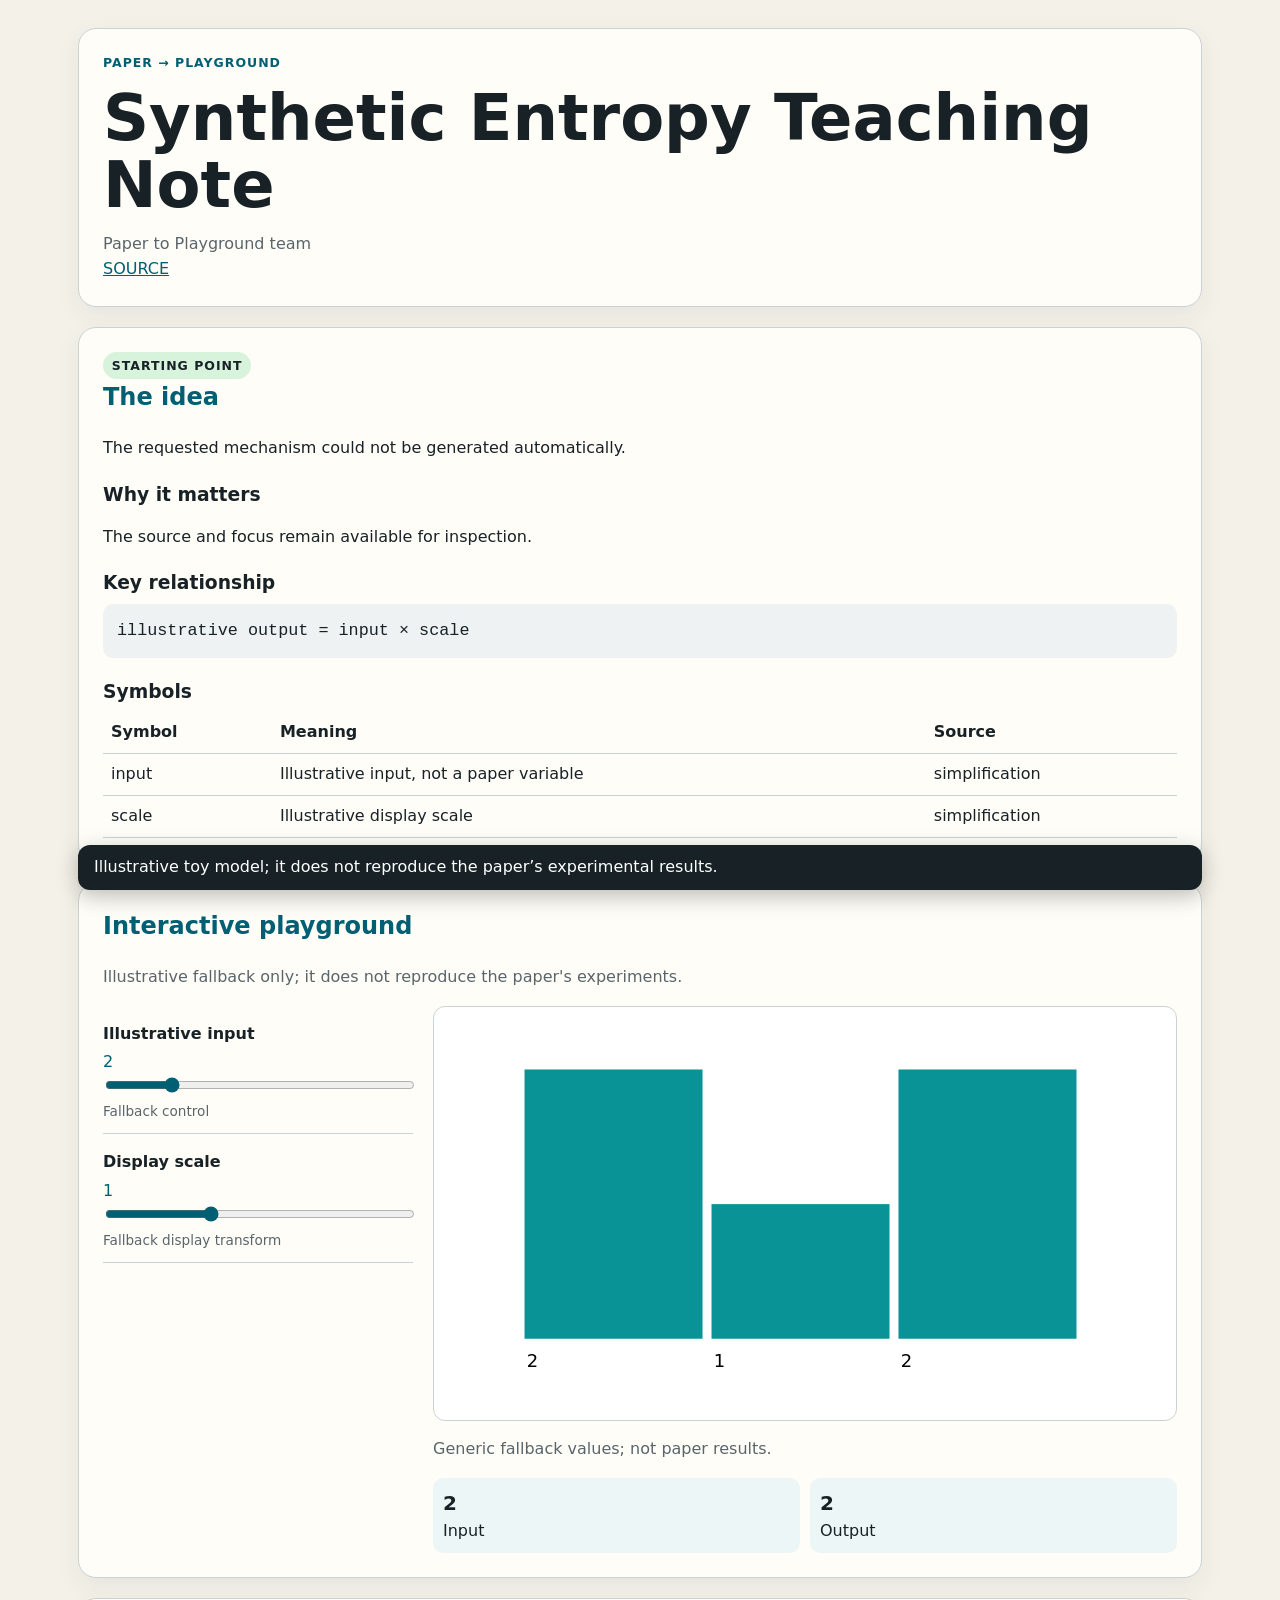
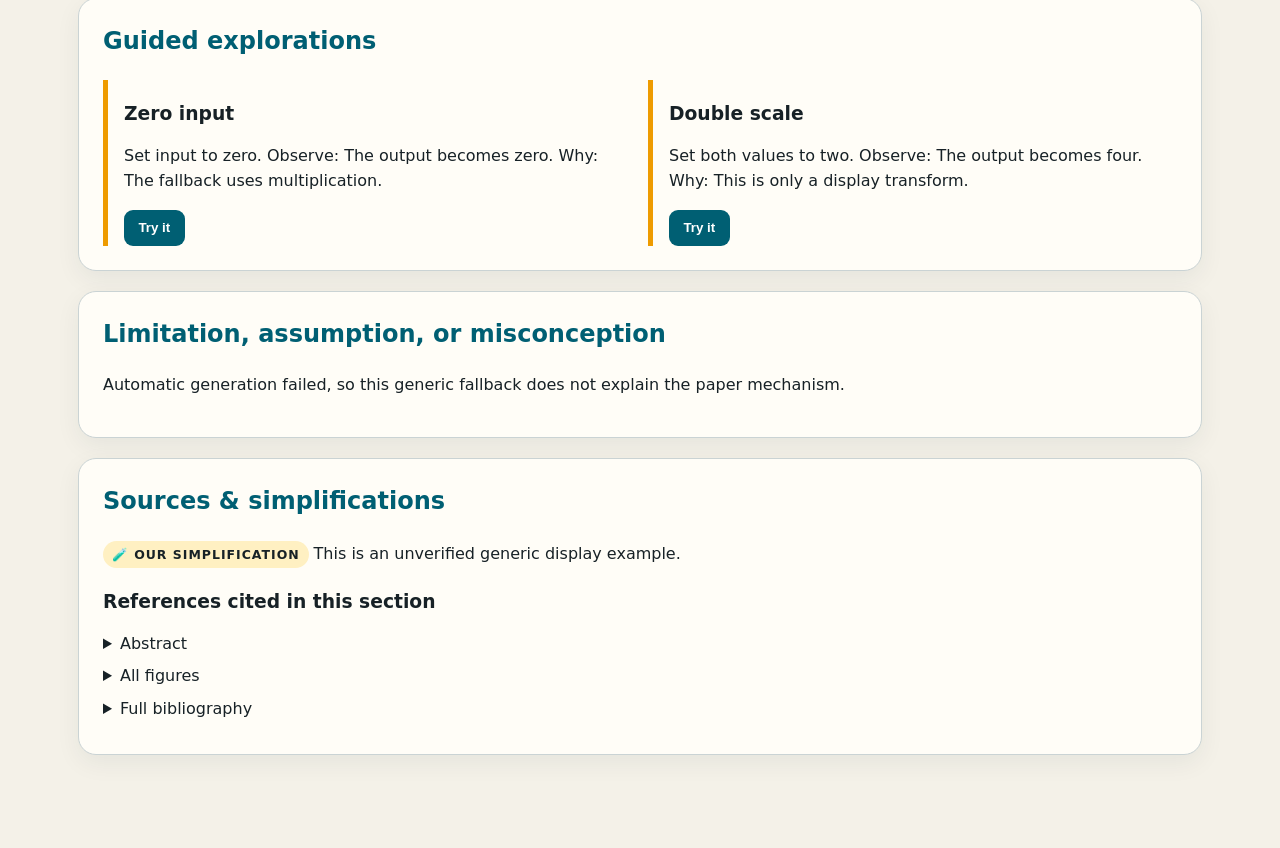
==== examples/index.html @ 56105732 "version 1" ====
<!doctype html>
<html lang="en"><head><meta charset="utf-8"><meta name="viewport" content="width=device-width,initial-scale=1">
<title>Synthetic Entropy Teaching Note</title><style>
:root{--bg:#f4f1e8;--card:#fffdf7;--ink:#172126;--muted:#59656b;--accent:#005f73;--hot:#ee9b00;--line:#cad3d4;--paper:#d8f3dc;--toy:#fff0c2}*{box-sizing:border-box}body{margin:0;background:var(--bg);color:var(--ink);font:16px/1.55 system-ui,-apple-system,sans-serif}main{max-width:1180px;margin:auto;padding:28px}.card{background:var(--card);border:1px solid var(--line);border-radius:18px;padding:24px;margin:0 0 20px;box-shadow:0 8px 24px #17343a10}h1{font-size:clamp(2rem,5vw,4rem);line-height:1.05;margin:.2em 0}h2{margin-top:0;color:var(--accent)}h3{margin-bottom:.35em}.kicker,.badge{font-size:.78rem;text-transform:uppercase;letter-spacing:.08em;font-weight:750}.kicker{color:var(--accent)}.badge{display:inline-block;border-radius:999px;padding:.25rem .55rem;background:var(--paper)}.badge.toy{background:var(--toy)}.meta,.muted{color:var(--muted)}a{color:var(--accent)}.grid{display:grid;grid-template-columns:minmax(240px,.75fr) minmax(0,1.8fr);gap:20px}.controls label{display:block;font-weight:700;margin:1rem 0 .25rem}.controls input:not([type=checkbox]),.controls select,.controls textarea{width:100%}.controls input[type=range]{accent-color:var(--accent)}.control-row{border-bottom:1px solid var(--line);padding-bottom:.7rem}.help{font-size:.85rem;color:var(--muted)}.value{font-variant-numeric:tabular-nums;color:var(--accent)}.visual{min-height:350px;border:1px solid var(--line);border-radius:12px;padding:12px;background:#fff}.visual svg{width:100%;height:auto;max-height:430px}.error{display:none;background:#ffd6d6;color:#701c1c;padding:10px;border-radius:8px}.intermediates{display:grid;grid-template-columns:repeat(auto-fit,minmax(130px,1fr));gap:10px;margin-top:12px}.metric{background:#edf6f7;padding:10px;border-radius:10px}.metric b{display:block;font-size:1.25rem}.explore{border-left:5px solid var(--hot);padding-left:16px}.explorations{display:grid;grid-template-columns:1fr 1fr;gap:16px}button{border:0;border-radius:9px;background:var(--accent);color:#fff;padding:.65rem .9rem;font-weight:700;cursor:pointer}table{border-collapse:collapse;width:100%}th,td{text-align:left;padding:.5rem;border-bottom:1px solid var(--line)}code.eq{display:block;overflow:auto;padding:14px;border-radius:10px;background:#eef2f2;font-size:1.05rem}.notice{position:sticky;bottom:10px;background:#172126;color:#fff;padding:10px 16px;border-radius:12px;box-shadow:0 6px 22px #0004}.flash{animation:flash 1.1s}@keyframes flash{50%{outline:5px solid #ee9b0070}}details{margin:.5rem 0}figure img{max-width:100%;height:auto}@media(max-width:760px){main{padding:14px}.grid,.explorations{grid-template-columns:1fr}}@media(prefers-color-scheme:dark){:root{--bg:#101719;--card:#182326;--ink:#eef5f4;--muted:#b2c1c1;--line:#385055;--accent:#94d2bd}.visual{background:#fff;color:#172126}.metric{background:#24363a}}
</style></head><body><main>
<section class="card" id="paper"><div class="kicker">Paper → Playground</div><h1 id="page-title"></h1><div id="paper-meta" class="meta"></div><div id="paper-links"></div></section>
<section class="card"><span class="badge">Starting point</span><h2>The idea</h2><p id="idea"></p><h3>Why it matters</h3><p id="why"></p><h3>Key relationship</h3><code class="eq" id="equation"></code><h3>Symbols</h3><table><thead><tr><th>Symbol</th><th>Meaning</th><th>Source</th></tr></thead><tbody id="symbols"></tbody></table></section>
<section class="card" id="figure-section" hidden><h2>Paper figure</h2><div id="figures"></div></section>
<section class="card"><h2>Interactive playground</h2><p class="muted" id="toy-notice"></p><div class="error" id="runtime-error"></div><div class="grid"><aside class="controls" id="controls"></aside><div><div class="visual" id="visual" role="img"></div><p id="view-caption" class="muted"></p><div class="intermediates" id="intermediates"></div></div></div></section>
<section class="card"><h2>Guided explorations</h2><div class="explorations" id="explorations"></div></section>
<section class="card"><h2>Limitation, assumption, or misconception</h2><p id="limitation"></p></section>
<section class="card"><h2>Sources & simplifications</h2><div id="claims"></div><h3>References cited in this section</h3><ol id="references"></ol><details><summary>Abstract</summary><p id="abstract"></p></details><details><summary>All figures</summary><div id="all-figures"></div></details><details><summary>Full bibliography</summary><ol id="bibliography"></ol></details></section>
<div class="notice" id="fixed-notice"></div>
</main><script>
'use strict';const SPEC={"plan":{"core_idea":"Explain discrete entropy with two meaningful controls and show intermediate contributions.","source_anchor":"selected source","prerequisites":[],"learning_outcomes":[{"outcome":"Explain discrete entropy with two meaningful controls and show intermediate contributions.","covered_by":["control:input","control:scale","view:0","exploration:1"]}],"key_insight_to_reveal":"How an input and scale change an illustrative output.","visual_idea":"A bar chart of the intermediate values.","controls_rationale":[{"id":"input","reveals":"Changes the illustrative input."},{"id":"scale","reveals":"Shows the effect of a display scale."}],"misconception":"This fallback is not a reconstruction of the paper.","simplifications":["A generic display transform is used because generation failed."],"figures":[]},"title":"Explain discrete entropy with two meaningful controls and show intermediate contributions.","citation":{"section":"","equation":"","figure_refs":[]},"intro":{"idea":"The requested mechanism could not be generated automatically.","why_it_matters":"The source and focus remain available for inspection.","key_equation":"illustrative output = input × scale"},"mechanism":{"kind":"conceptual_process","calculation_scope":"display_transform","source_anchor":"selected source","toy_model_notice":"Illustrative fallback only; it does not reproduce the paper's experiments."},"symbols":[{"symbol":"input","meaning":"Illustrative input, not a paper variable","source_anchor":"simplification"},{"symbol":"scale","meaning":"Illustrative display scale","source_anchor":"simplification"}],"controls":[{"id":"input","label":"Illustrative input","type":"slider","min":0,"max":10,"step":1,"default":2,"options":[],"rows":0,"cols":0,"help":"Fallback control","role":"paper_variable","paper_variable":"input"},{"id":"scale","label":"Display scale","type":"slider","min":0,"max":3,"step":0.25,"default":1,"options":[],"rows":0,"cols":0,"help":"Fallback display transform","role":"paper_variable","paper_variable":"scale"}],"compute":"function compute(p){const x=Number(p.input)||0,s=Number(p.scale)||0;return {values:{input:x,scale:s,output:x*s},series:{bars:[x,s,x*s]},matrices:{},notes:[]};}","views":[{"type":"bar","bind":"series.bars","title":"Fallback transform","x_label":"quantity","y_label":"value","caption":"Generic fallback values; not paper results."}],"custom_svg":"","intermediates":[{"key":"values.input","label":"Input","fmt":2},{"key":"values.output","label":"Output","fmt":2}],"explorations":[{"title":"Zero input","preset":{"input":0},"do":"Set input to zero.","observe":"The output becomes zero.","why":"The fallback uses multiplication.","expect":"r.values.output===0"},{"title":"Double scale","preset":{"input":2,"scale":2},"do":"Set both values to two.","observe":"The output becomes four.","why":"This is only a display transform.","expect":"r.values.output===4"}],"limitation":{"kind":"limitation","text":"Automatic generation failed, so this generic fallback does not explain the paper mechanism."},"claims":[{"text":"This is an unverified generic display example.","source":"simplification","anchor":""}],"tests":[{"name":"zero","inputs":{"input":0},"assert":"r.values.output===0"},{"name":"identity","inputs":{"input":3,"scale":1},"assert":"r.values.output===3"},{"name":"finite","inputs":{"input":10,"scale":3},"assert":"Number.isFinite(r.values.output)"}]};const PAPER={"title":"Synthetic Entropy Teaching Note","authors":["Paper to Playground team"],"arxiv_id":"","version":"","dates":"","categories":"","journal_ref":"","license":"","urls":{"source":"https://example.org/synthetic-entropy-note"},"abstract":"","references":[],"figures":[],"mode":"supplied_excerpt"};const EXTRA={"figures":[],"notices":[]};const compute=(function compute(p){const x=Number(p.input)||0,s=Number(p.scale)||0;return {values:{input:x,scale:s,output:x*s},series:{bars:[x,s,x*s]},matrices:{},notes:[]};});const draw=(function draw(){return '<svg viewBox="0 0 600 320"></svg>'; });
const $=s=>document.querySelector(s),el=(t,c)=>{const x=document.createElement(t);if(c)x.className=c;return x},setText=(s,v)=>{$(s).textContent=v??''};
const state={},setters={};function clone(x){return JSON.parse(JSON.stringify(x))}function path(o,p){return p.split('.').reduce((a,k)=>a&&a[k],o)}function fmt(x,n=3){if(typeof x!=='number')return Array.isArray(x)?x.join(', '):String(x??'—');if(!Number.isFinite(x))return String(x);return Number(x.toFixed(n)).toString()}
function initText(){setText('#page-title',PAPER.title||SPEC.title);setText('#idea',SPEC.intro.idea);setText('#why',SPEC.intro.why_it_matters);setText('#equation',SPEC.intro.key_equation);setText('#toy-notice',SPEC.mechanism.toy_model_notice);setText('#limitation',SPEC.limitation.text);setText('#abstract',PAPER.abstract||'Not available in the supplied source.');setText('#fixed-notice','Illustrative toy model; it does not reproduce the paper’s experimental results.'+(PAPER.mode==='brief_only'?' Source text was unavailable; statements are not verified against the paper.':''));
 $('#paper-meta').textContent=[PAPER.authors.join(', '),PAPER.arxiv_id,PAPER.version,PAPER.dates,PAPER.categories,PAPER.journal_ref].filter(Boolean).join(' · ');const links=$('#paper-links');Object.entries(PAPER.urls).forEach(([k,v])=>{if(!v)return;const a=el('a');a.href=v;a.textContent=k.toUpperCase();a.rel='noopener noreferrer';links.append(a,' ')});
 const sb=$('#symbols');SPEC.symbols.forEach(s=>{const tr=el('tr');[s.symbol,s.meaning,s.source_anchor].forEach(v=>{const td=el('td');td.textContent=v||'—';tr.append(td)});sb.append(tr)});
 const claims=$('#claims');SPEC.claims.forEach(c=>{const p=el('p');const b=el('span','badge '+(c.source==='paper'?'':'toy'));b.textContent=c.source==='paper'?'📄 From paper':c.source==='brief'?'📝 From the brief':'🧪 Our simplification';p.append(b,' ',document.createTextNode(c.text));claims.append(p)});
 [$('#references'),$('#bibliography')].forEach(list=>PAPER.references.forEach(r=>{const li=el('li');li.textContent=r.text;list.append(li)}));
 const af=$('#all-figures');PAPER.figures.forEach(f=>{const p=el('p');p.textContent='Figure '+f.number+': '+f.caption;af.append(p)});if(EXTRA.figures.length){$('#figure-section').hidden=false;EXTRA.figures.forEach(f=>{const fig=el('figure');if(f.data){const img=el('img');img.src=f.data;img.alt=f.caption;fig.append(img)}const cap=el('figcaption');cap.textContent='📄 Figure '+f.number+': '+f.caption+' — '+f.role;fig.append(cap);$('#figures').append(fig)})}}
function initControls(){SPEC.controls.forEach(c=>{state[c.id]=clone(c.default);const box=el('div','control-row'),label=el('label');label.textContent=c.label;label.htmlFor='c-'+c.id;box.append(label);let input;if(c.type==='select'){input=el('select');(c.options||[]).forEach(o=>{const op=el('option');op.value=typeof o==='object'?o.value:o;op.textContent=typeof o==='object'?o.label:o;input.append(op)});input.value=c.default}else if(c.type==='toggle'){input=el('input');input.type='checkbox';input.checked=!!c.default}else if(c.type==='matrix'){input=el('textarea');input.rows=Math.max(2,c.rows||2);input.value=JSON.stringify(c.default)}else{input=el('input');input.type=c.type==='slider'?'range':'number';['min','max','step'].forEach(k=>{if(c[k]!==undefined)input[k]=c[k]});input.value=c.default;const out=el('span','value');out.id='v-'+c.id;box.append(out)}input.id='c-'+c.id;const read=()=>{if(c.type==='toggle')return input.checked;if(c.type==='matrix'){try{return JSON.parse(input.value)}catch(e){return state[c.id]}}if(c.type==='select')return input.value;return Number(input.value)};setters[c.id]=v=>{if(c.type==='toggle')input.checked=!!v;else input.value=c.type==='matrix'?JSON.stringify(v):v;state[c.id]=read()};input.addEventListener('input',()=>{state[c.id]=read();update()});box.append(input);const help=el('div','help');help.textContent=c.help||'';box.append(help);$('#controls').append(box)})}
function chart(value,view){const svgNS='http://www.w3.org/2000/svg',svg=document.createElementNS(svgNS,'svg');svg.setAttribute('viewBox','0 0 640 340');const vals=Array.isArray(value)?value:(value&&typeof value==='object'?Object.values(value):[value]);const nums=vals.flat().filter(x=>typeof x==='number'&&Number.isFinite(x));const max=Math.max(1,...nums.map(Math.abs));if(view.type==='heatmap'&&Array.isArray(value)){const rows=value.length,cols=Math.max(...value.map(r=>r.length));value.forEach((row,i)=>row.forEach((v,j)=>{const rect=document.createElementNS(svgNS,'rect');rect.setAttribute('x',80+j*480/cols);rect.setAttribute('y',30+i*260/rows);rect.setAttribute('width',470/cols);rect.setAttribute('height',250/rows);rect.setAttribute('fill',`hsl(190 60% ${90-55*Math.abs(v)/max}%)`);const tx=document.createElementNS(svgNS,'text');tx.setAttribute('x',90+j*480/cols);tx.setAttribute('y',55+i*260/rows);tx.textContent=fmt(v,2);svg.append(rect,tx)}))}else{nums.forEach((v,i)=>{const w=500/Math.max(1,nums.length),h=240*Math.abs(v)/max,rect=document.createElementNS(svgNS,'rect');rect.setAttribute('x',70+i*w);rect.setAttribute('y',285-h);rect.setAttribute('width',Math.max(8,w-8));rect.setAttribute('height',h);rect.setAttribute('fill','#0a9396');const tx=document.createElementNS(svgNS,'text');tx.setAttribute('x',72+i*w);tx.setAttribute('y',310);tx.textContent=fmt(v,2);svg.append(rect,tx)})}return svg}
function update(){try{const r=compute(clone(state));$('#runtime-error').style.display='none';SPEC.controls.forEach(c=>{const out=$('#v-'+c.id);if(out)out.textContent=' '+fmt(state[c.id])});const host=$('#visual');host.replaceChildren();const custom=SPEC.views.find(v=>v.type==='custom');if(custom&&SPEC.custom_svg){host.innerHTML=draw(clone(state),clone(r));setText('#view-caption',custom.caption)}else{const view=SPEC.views[0]||{type:'bar',bind:'values',caption:''};host.append(chart(path(r,view.bind),view));setText('#view-caption',view.caption)}host.setAttribute('aria-label',(SPEC.views[0]||{}).caption||'Interactive visual');const metrics=$('#intermediates');metrics.replaceChildren();SPEC.intermediates.forEach(m=>{const d=el('div','metric'),b=el('b');b.textContent=fmt(path(r,m.key),m.fmt??3);d.append(b,document.createTextNode(m.label));metrics.append(d)});window.lastResult=r}catch(e){const er=$('#runtime-error');er.textContent='The illustrative calculation could not update: '+e.message;er.style.display='block'}}
function initExplorations(){SPEC.explorations.forEach((x,i)=>{const box=el('article','explore'),h=el('h3');h.textContent=x.title||'Exploration '+(i+1);const p=el('p');p.textContent=x.do+' Observe: '+x.observe+' Why: '+x.why;const b=el('button');b.textContent='Try it';b.addEventListener('click',()=>{Object.entries(x.preset||{}).forEach(([k,v])=>setters[k]&&setters[k](v));update();$('#visual').classList.add('flash');setTimeout(()=>$('#visual').classList.remove('flash'),1200);$('#visual').scrollIntoView({behavior:'smooth',block:'center'})});box.append(h,p,b);$('#explorations').append(box)})}
initText();initControls();initExplorations();update();
</script></body></html>
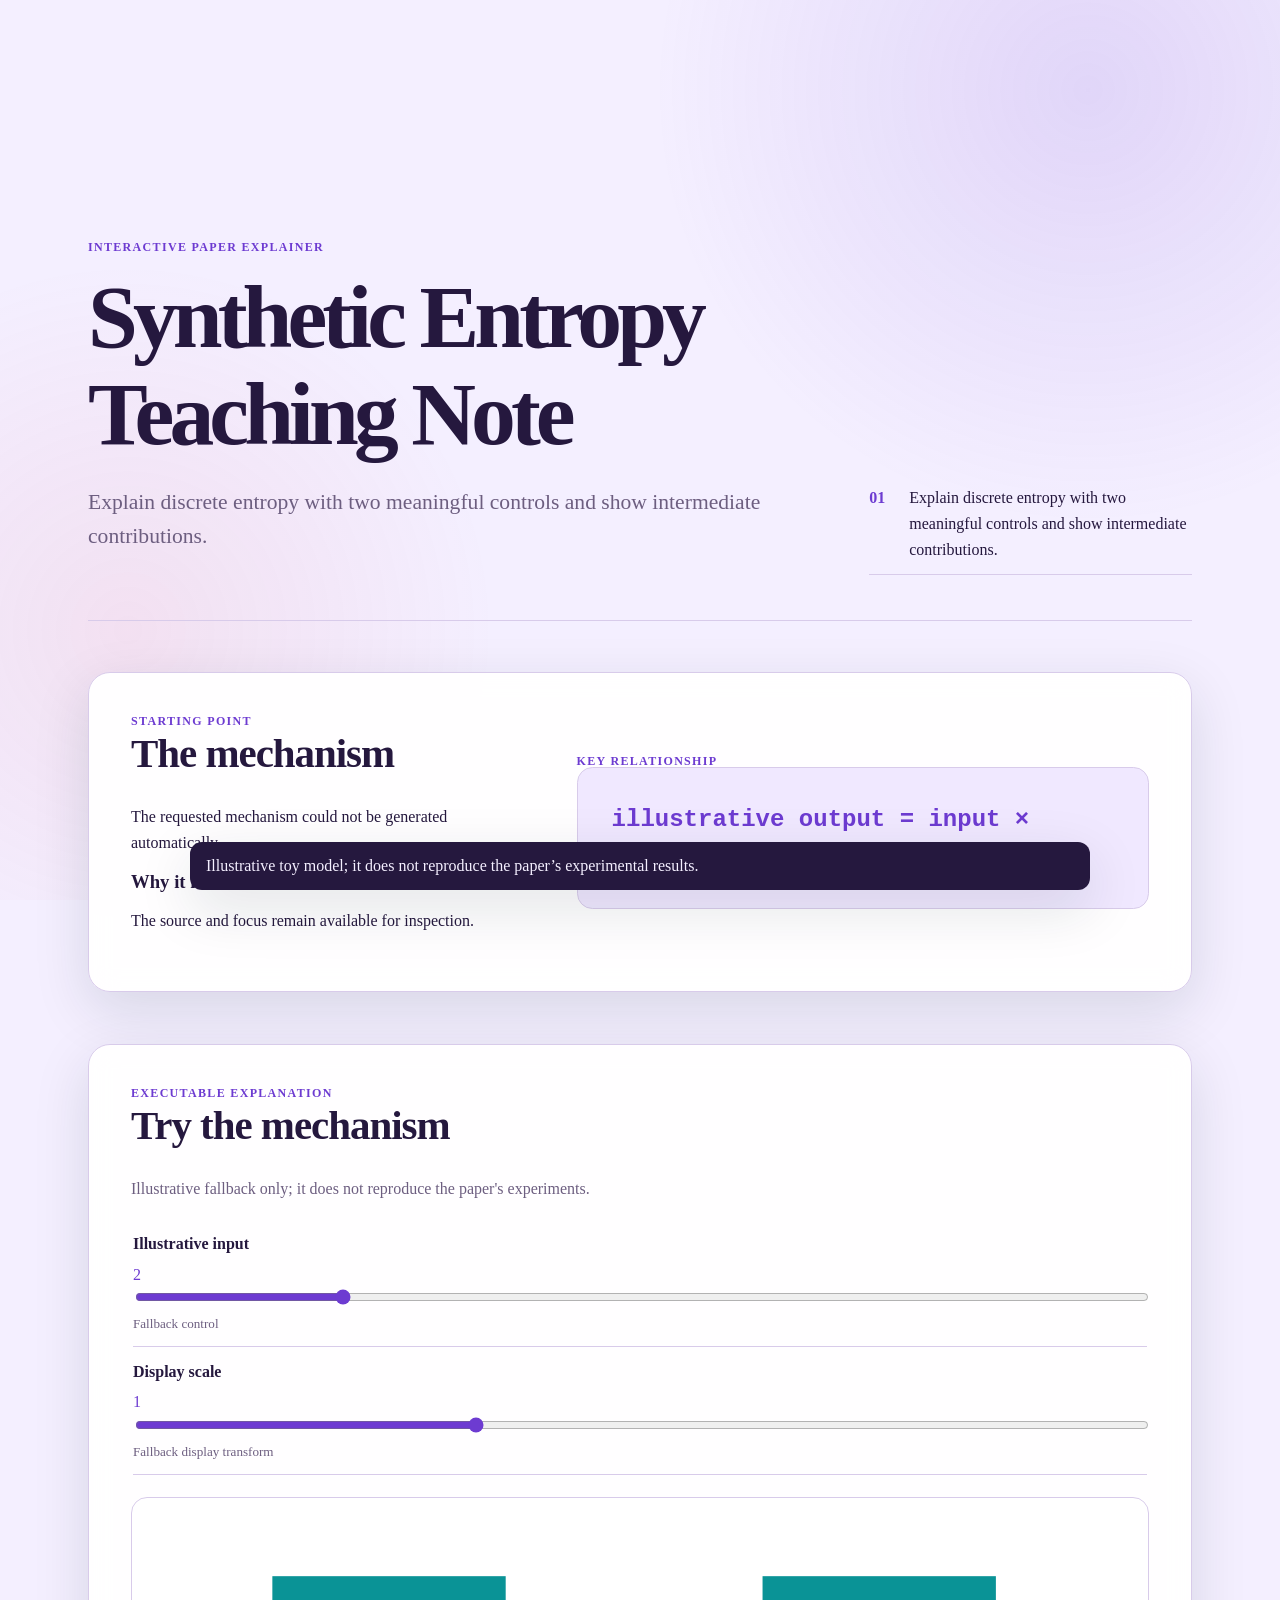
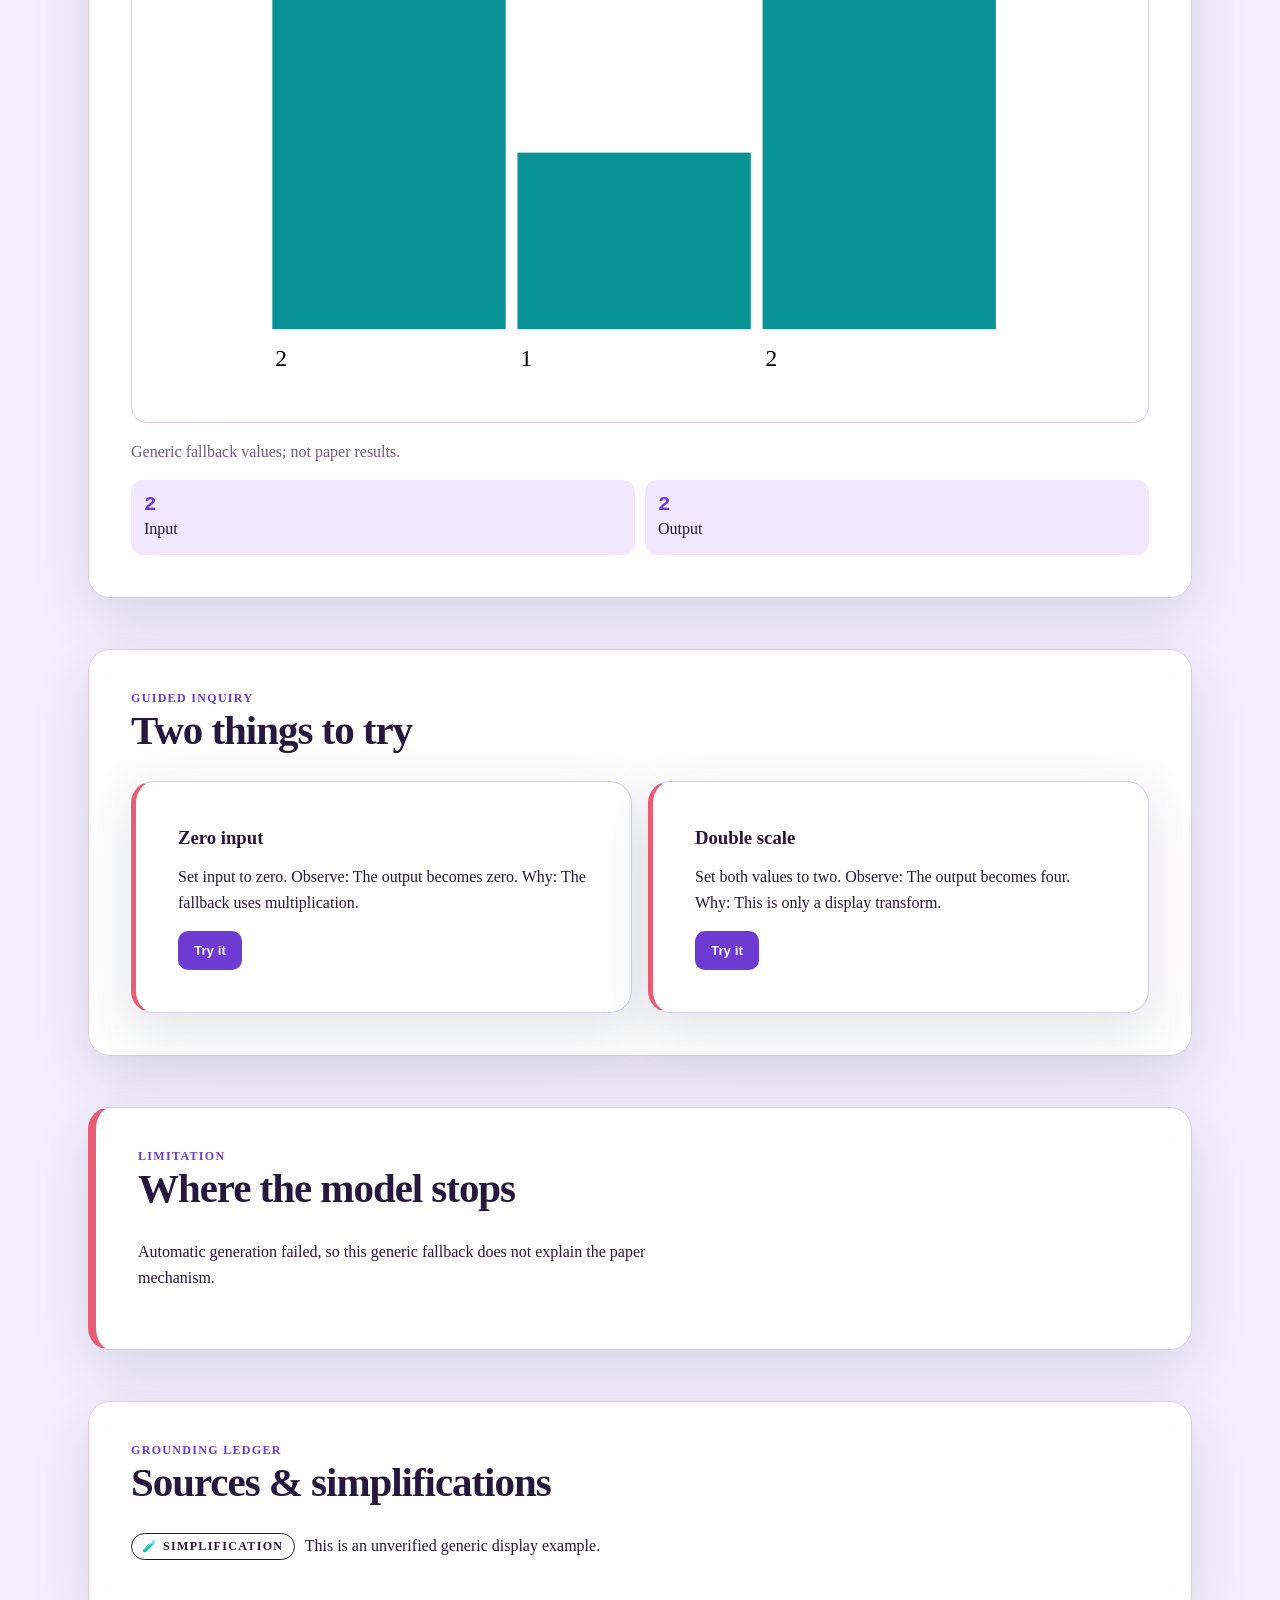
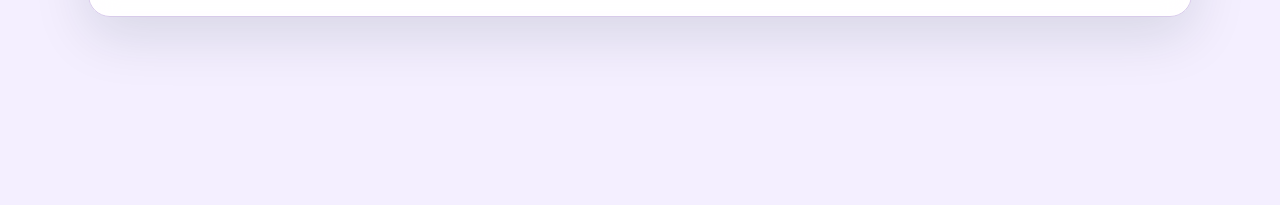
==== commit 3f34ca10: "version 2" ====
--- a/examples/index.html
+++ b/examples/index.html
@@ -1,29 +1,23 @@
-<!doctype html>
-<html lang="en"><head><meta charset="utf-8"><meta name="viewport" content="width=device-width,initial-scale=1">
-<title>Synthetic Entropy Teaching Note</title><style>
-:root{--bg:#f4f1e8;--card:#fffdf7;--ink:#172126;--muted:#59656b;--accent:#005f73;--hot:#ee9b00;--line:#cad3d4;--paper:#d8f3dc;--toy:#fff0c2}*{box-sizing:border-box}body{margin:0;background:var(--bg);color:var(--ink);font:16px/1.55 system-ui,-apple-system,sans-serif}main{max-width:1180px;margin:auto;padding:28px}.card{background:var(--card);border:1px solid var(--line);border-radius:18px;padding:24px;margin:0 0 20px;box-shadow:0 8px 24px #17343a10}h1{font-size:clamp(2rem,5vw,4rem);line-height:1.05;margin:.2em 0}h2{margin-top:0;color:var(--accent)}h3{margin-bottom:.35em}.kicker,.badge{font-size:.78rem;text-transform:uppercase;letter-spacing:.08em;font-weight:750}.kicker{color:var(--accent)}.badge{display:inline-block;border-radius:999px;padding:.25rem .55rem;background:var(--paper)}.badge.toy{background:var(--toy)}.meta,.muted{color:var(--muted)}a{color:var(--accent)}.grid{display:grid;grid-template-columns:minmax(240px,.75fr) minmax(0,1.8fr);gap:20px}.controls label{display:block;font-weight:700;margin:1rem 0 .25rem}.controls input:not([type=checkbox]),.controls select,.controls textarea{width:100%}.controls input[type=range]{accent-color:var(--accent)}.control-row{border-bottom:1px solid var(--line);padding-bottom:.7rem}.help{font-size:.85rem;color:var(--muted)}.value{font-variant-numeric:tabular-nums;color:var(--accent)}.visual{min-height:350px;border:1px solid var(--line);border-radius:12px;padding:12px;background:#fff}.visual svg{width:100%;height:auto;max-height:430px}.error{display:none;background:#ffd6d6;color:#701c1c;padding:10px;border-radius:8px}.intermediates{display:grid;grid-template-columns:repeat(auto-fit,minmax(130px,1fr));gap:10px;margin-top:12px}.metric{background:#edf6f7;padding:10px;border-radius:10px}.metric b{display:block;font-size:1.25rem}.explore{border-left:5px solid var(--hot);padding-left:16px}.explorations{display:grid;grid-template-columns:1fr 1fr;gap:16px}button{border:0;border-radius:9px;background:var(--accent);color:#fff;padding:.65rem .9rem;font-weight:700;cursor:pointer}table{border-collapse:collapse;width:100%}th,td{text-align:left;padding:.5rem;border-bottom:1px solid var(--line)}code.eq{display:block;overflow:auto;padding:14px;border-radius:10px;background:#eef2f2;font-size:1.05rem}.notice{position:sticky;bottom:10px;background:#172126;color:#fff;padding:10px 16px;border-radius:12px;box-shadow:0 6px 22px #0004}.flash{animation:flash 1.1s}@keyframes flash{50%{outline:5px solid #ee9b0070}}details{margin:.5rem 0}figure img{max-width:100%;height:auto}@media(max-width:760px){main{padding:14px}.grid,.explorations{grid-template-columns:1fr}}@media(prefers-color-scheme:dark){:root{--bg:#101719;--card:#182326;--ink:#eef5f4;--muted:#b2c1c1;--line:#385055;--accent:#94d2bd}.visual{background:#fff;color:#172126}.metric{background:#24363a}}
-</style></head><body><main>
-<section class="card" id="paper"><div class="kicker">Paper → Playground</div><h1 id="page-title"></h1><div id="paper-meta" class="meta"></div><div id="paper-links"></div></section>
-<section class="card"><span class="badge">Starting point</span><h2>The idea</h2><p id="idea"></p><h3>Why it matters</h3><p id="why"></p><h3>Key relationship</h3><code class="eq" id="equation"></code><h3>Symbols</h3><table><thead><tr><th>Symbol</th><th>Meaning</th><th>Source</th></tr></thead><tbody id="symbols"></tbody></table></section>
-<section class="card" id="figure-section" hidden><h2>Paper figure</h2><div id="figures"></div></section>
-<section class="card"><h2>Interactive playground</h2><p class="muted" id="toy-notice"></p><div class="error" id="runtime-error"></div><div class="grid"><aside class="controls" id="controls"></aside><div><div class="visual" id="visual" role="img"></div><p id="view-caption" class="muted"></p><div class="intermediates" id="intermediates"></div></div></div></section>
-<section class="card"><h2>Guided explorations</h2><div class="explorations" id="explorations"></div></section>
-<section class="card"><h2>Limitation, assumption, or misconception</h2><p id="limitation"></p></section>
-<section class="card"><h2>Sources & simplifications</h2><div id="claims"></div><h3>References cited in this section</h3><ol id="references"></ol><details><summary>Abstract</summary><p id="abstract"></p></details><details><summary>All figures</summary><div id="all-figures"></div></details><details><summary>Full bibliography</summary><ol id="bibliography"></ol></details></section>
-<div class="notice" id="fixed-notice"></div>
-</main><script>
-'use strict';const SPEC={"plan":{"core_idea":"Explain discrete entropy with two meaningful controls and show intermediate contributions.","source_anchor":"selected source","prerequisites":[],"learning_outcomes":[{"outcome":"Explain discrete entropy with two meaningful controls and show intermediate contributions.","covered_by":["control:input","control:scale","view:0","exploration:1"]}],"key_insight_to_reveal":"How an input and scale change an illustrative output.","visual_idea":"A bar chart of the intermediate values.","controls_rationale":[{"id":"input","reveals":"Changes the illustrative input."},{"id":"scale","reveals":"Shows the effect of a display scale."}],"misconception":"This fallback is not a reconstruction of the paper.","simplifications":["A generic display transform is used because generation failed."],"figures":[]},"title":"Explain discrete entropy with two meaningful controls and show intermediate contributions.","citation":{"section":"","equation":"","figure_refs":[]},"intro":{"idea":"The requested mechanism could not be generated automatically.","why_it_matters":"The source and focus remain available for inspection.","key_equation":"illustrative output = input × scale"},"mechanism":{"kind":"conceptual_process","calculation_scope":"display_transform","source_anchor":"selected source","toy_model_notice":"Illustrative fallback only; it does not reproduce the paper's experiments."},"symbols":[{"symbol":"input","meaning":"Illustrative input, not a paper variable","source_anchor":"simplification"},{"symbol":"scale","meaning":"Illustrative display scale","source_anchor":"simplification"}],"controls":[{"id":"input","label":"Illustrative input","type":"slider","min":0,"max":10,"step":1,"default":2,"options":[],"rows":0,"cols":0,"help":"Fallback control","role":"paper_variable","paper_variable":"input"},{"id":"scale","label":"Display scale","type":"slider","min":0,"max":3,"step":0.25,"default":1,"options":[],"rows":0,"cols":0,"help":"Fallback display transform","role":"paper_variable","paper_variable":"scale"}],"compute":"function compute(p){const x=Number(p.input)||0,s=Number(p.scale)||0;return {values:{input:x,scale:s,output:x*s},series:{bars:[x,s,x*s]},matrices:{},notes:[]};}","views":[{"type":"bar","bind":"series.bars","title":"Fallback transform","x_label":"quantity","y_label":"value","caption":"Generic fallback values; not paper results."}],"custom_svg":"","intermediates":[{"key":"values.input","label":"Input","fmt":2},{"key":"values.output","label":"Output","fmt":2}],"explorations":[{"title":"Zero input","preset":{"input":0},"do":"Set input to zero.","observe":"The output becomes zero.","why":"The fallback uses multiplication.","expect":"r.values.output===0"},{"title":"Double scale","preset":{"input":2,"scale":2},"do":"Set both values to two.","observe":"The output becomes four.","why":"This is only a display transform.","expect":"r.values.output===4"}],"limitation":{"kind":"limitation","text":"Automatic generation failed, so this generic fallback does not explain the paper mechanism."},"claims":[{"text":"This is an unverified generic display example.","source":"simplification","anchor":""}],"tests":[{"name":"zero","inputs":{"input":0},"assert":"r.values.output===0"},{"name":"identity","inputs":{"input":3,"scale":1},"assert":"r.values.output===3"},{"name":"finite","inputs":{"input":10,"scale":3},"assert":"Number.isFinite(r.values.output)"}]};const PAPER={"title":"Synthetic Entropy Teaching Note","authors":["Paper to Playground team"],"arxiv_id":"","version":"","dates":"","categories":"","journal_ref":"","license":"","urls":{"source":"https://example.org/synthetic-entropy-note"},"abstract":"","references":[],"figures":[],"mode":"supplied_excerpt"};const EXTRA={"figures":[],"notices":[]};const compute=(function compute(p){const x=Number(p.input)||0,s=Number(p.scale)||0;return {values:{input:x,scale:s,output:x*s},series:{bars:[x,s,x*s]},matrices:{},notes:[]};});const draw=(function draw(){return '<svg viewBox="0 0 600 320"></svg>'; });
-const $=s=>document.querySelector(s),el=(t,c)=>{const x=document.createElement(t);if(c)x.className=c;return x},setText=(s,v)=>{$(s).textContent=v??''};
-const state={},setters={};function clone(x){return JSON.parse(JSON.stringify(x))}function path(o,p){return p.split('.').reduce((a,k)=>a&&a[k],o)}function fmt(x,n=3){if(typeof x!=='number')return Array.isArray(x)?x.join(', '):String(x??'—');if(!Number.isFinite(x))return String(x);return Number(x.toFixed(n)).toString()}
-function initText(){setText('#page-title',PAPER.title||SPEC.title);setText('#idea',SPEC.intro.idea);setText('#why',SPEC.intro.why_it_matters);setText('#equation',SPEC.intro.key_equation);setText('#toy-notice',SPEC.mechanism.toy_model_notice);setText('#limitation',SPEC.limitation.text);setText('#abstract',PAPER.abstract||'Not available in the supplied source.');setText('#fixed-notice','Illustrative toy model; it does not reproduce the paper’s experimental results.'+(PAPER.mode==='brief_only'?' Source text was unavailable; statements are not verified against the paper.':''));
- $('#paper-meta').textContent=[PAPER.authors.join(', '),PAPER.arxiv_id,PAPER.version,PAPER.dates,PAPER.categories,PAPER.journal_ref].filter(Boolean).join(' · ');const links=$('#paper-links');Object.entries(PAPER.urls).forEach(([k,v])=>{if(!v)return;const a=el('a');a.href=v;a.textContent=k.toUpperCase();a.rel='noopener noreferrer';links.append(a,' ')});
- const sb=$('#symbols');SPEC.symbols.forEach(s=>{const tr=el('tr');[s.symbol,s.meaning,s.source_anchor].forEach(v=>{const td=el('td');td.textContent=v||'—';tr.append(td)});sb.append(tr)});
- const claims=$('#claims');SPEC.claims.forEach(c=>{const p=el('p');const b=el('span','badge '+(c.source==='paper'?'':'toy'));b.textContent=c.source==='paper'?'📄 From paper':c.source==='brief'?'📝 From the brief':'🧪 Our simplification';p.append(b,' ',document.createTextNode(c.text));claims.append(p)});
- [$('#references'),$('#bibliography')].forEach(list=>PAPER.references.forEach(r=>{const li=el('li');li.textContent=r.text;list.append(li)}));
- const af=$('#all-figures');PAPER.figures.forEach(f=>{const p=el('p');p.textContent='Figure '+f.number+': '+f.caption;af.append(p)});if(EXTRA.figures.length){$('#figure-section').hidden=false;EXTRA.figures.forEach(f=>{const fig=el('figure');if(f.data){const img=el('img');img.src=f.data;img.alt=f.caption;fig.append(img)}const cap=el('figcaption');cap.textContent='📄 Figure '+f.number+': '+f.caption+' — '+f.role;fig.append(cap);$('#figures').append(fig)})}}
-function initControls(){SPEC.controls.forEach(c=>{state[c.id]=clone(c.default);const box=el('div','control-row'),label=el('label');label.textContent=c.label;label.htmlFor='c-'+c.id;box.append(label);let input;if(c.type==='select'){input=el('select');(c.options||[]).forEach(o=>{const op=el('option');op.value=typeof o==='object'?o.value:o;op.textContent=typeof o==='object'?o.label:o;input.append(op)});input.value=c.default}else if(c.type==='toggle'){input=el('input');input.type='checkbox';input.checked=!!c.default}else if(c.type==='matrix'){input=el('textarea');input.rows=Math.max(2,c.rows||2);input.value=JSON.stringify(c.default)}else{input=el('input');input.type=c.type==='slider'?'range':'number';['min','max','step'].forEach(k=>{if(c[k]!==undefined)input[k]=c[k]});input.value=c.default;const out=el('span','value');out.id='v-'+c.id;box.append(out)}input.id='c-'+c.id;const read=()=>{if(c.type==='toggle')return input.checked;if(c.type==='matrix'){try{return JSON.parse(input.value)}catch(e){return state[c.id]}}if(c.type==='select')return input.value;return Number(input.value)};setters[c.id]=v=>{if(c.type==='toggle')input.checked=!!v;else input.value=c.type==='matrix'?JSON.stringify(v):v;state[c.id]=read()};input.addEventListener('input',()=>{state[c.id]=read();update()});box.append(input);const help=el('div','help');help.textContent=c.help||'';box.append(help);$('#controls').append(box)})}
-function chart(value,view){const svgNS='http://www.w3.org/2000/svg',svg=document.createElementNS(svgNS,'svg');svg.setAttribute('viewBox','0 0 640 340');const vals=Array.isArray(value)?value:(value&&typeof value==='object'?Object.values(value):[value]);const nums=vals.flat().filter(x=>typeof x==='number'&&Number.isFinite(x));const max=Math.max(1,...nums.map(Math.abs));if(view.type==='heatmap'&&Array.isArray(value)){const rows=value.length,cols=Math.max(...value.map(r=>r.length));value.forEach((row,i)=>row.forEach((v,j)=>{const rect=document.createElementNS(svgNS,'rect');rect.setAttribute('x',80+j*480/cols);rect.setAttribute('y',30+i*260/rows);rect.setAttribute('width',470/cols);rect.setAttribute('height',250/rows);rect.setAttribute('fill',`hsl(190 60% ${90-55*Math.abs(v)/max}%)`);const tx=document.createElementNS(svgNS,'text');tx.setAttribute('x',90+j*480/cols);tx.setAttribute('y',55+i*260/rows);tx.textContent=fmt(v,2);svg.append(rect,tx)}))}else{nums.forEach((v,i)=>{const w=500/Math.max(1,nums.length),h=240*Math.abs(v)/max,rect=document.createElementNS(svgNS,'rect');rect.setAttribute('x',70+i*w);rect.setAttribute('y',285-h);rect.setAttribute('width',Math.max(8,w-8));rect.setAttribute('height',h);rect.setAttribute('fill','#0a9396');const tx=document.createElementNS(svgNS,'text');tx.setAttribute('x',72+i*w);tx.setAttribute('y',310);tx.textContent=fmt(v,2);svg.append(rect,tx)})}return svg}
-function update(){try{const r=compute(clone(state));$('#runtime-error').style.display='none';SPEC.controls.forEach(c=>{const out=$('#v-'+c.id);if(out)out.textContent=' '+fmt(state[c.id])});const host=$('#visual');host.replaceChildren();const custom=SPEC.views.find(v=>v.type==='custom');if(custom&&SPEC.custom_svg){host.innerHTML=draw(clone(state),clone(r));setText('#view-caption',custom.caption)}else{const view=SPEC.views[0]||{type:'bar',bind:'values',caption:''};host.append(chart(path(r,view.bind),view));setText('#view-caption',view.caption)}host.setAttribute('aria-label',(SPEC.views[0]||{}).caption||'Interactive visual');const metrics=$('#intermediates');metrics.replaceChildren();SPEC.intermediates.forEach(m=>{const d=el('div','metric'),b=el('b');b.textContent=fmt(path(r,m.key),m.fmt??3);d.append(b,document.createTextNode(m.label));metrics.append(d)});window.lastResult=r}catch(e){const er=$('#runtime-error');er.textContent='The illustrative calculation could not update: '+e.message;er.style.display='block'}}
-function initExplorations(){SPEC.explorations.forEach((x,i)=>{const box=el('article','explore'),h=el('h3');h.textContent=x.title||'Exploration '+(i+1);const p=el('p');p.textContent=x.do+' Observe: '+x.observe+' Why: '+x.why;const b=el('button');b.textContent='Try it';b.addEventListener('click',()=>{Object.entries(x.preset||{}).forEach(([k,v])=>setters[k]&&setters[k](v));update();$('#visual').classList.add('flash');setTimeout(()=>$('#visual').classList.remove('flash'),1200);$('#visual').scrollIntoView({behavior:'smooth',block:'center'})});box.append(h,p,b);$('#explorations').append(box)})}
-initText();initControls();initExplorations();update();
+<!doctype html><html lang="en"><head><meta charset="utf-8"><meta name="viewport" content="width=device-width,initial-scale=1"><title>Synthetic Entropy Teaching Note</title>
+<style>
+:root{--bg:#f4f1e8;--surface:#fffdf7;--surface2:#eef5f3;--ink:#172126;--muted:#5d6a6f;--accent:#006d77;--accent2:#ee9b00;--line:#c8d2d1;--shadow:0 18px 55px #102b3020;--radius:22px;--display:system-ui,-apple-system,sans-serif;--body:system-ui,-apple-system,sans-serif}*{box-sizing:border-box}html{scroll-behavior:smooth}body{margin:0;background:var(--bg);color:var(--ink);font:16px/1.6 var(--body);transition:background .25s,color .25s}body:before{content:"";position:fixed;inset:0;pointer-events:none;z-index:-1;background:radial-gradient(circle at 85% 10%,color-mix(in srgb,var(--accent) 14%,transparent),transparent 32%),radial-gradient(circle at 10% 70%,color-mix(in srgb,var(--accent2) 10%,transparent),transparent 28%)}body[data-theme=blueprint]{--bg:#eaf1f4;--surface:#fafdff;--surface2:#e3f2f5;--ink:#102c3a;--muted:#4f6873;--accent:#006d77;--accent2:#ca6702;--line:#b9cdd4}body[data-theme=aurora]{--bg:#0f1720;--surface:#17232d;--surface2:#1e3038;--ink:#edfafa;--muted:#aac2c5;--accent:#65d6c2;--accent2:#f2b84b;--line:#35505a;--shadow:0 20px 60px #0007}body[data-theme=graphite]{--bg:#ecebea;--surface:#fafafa;--surface2:#e7e7e7;--ink:#171717;--muted:#606060;--accent:#b3261e;--accent2:#333;--line:#c7c7c7;--radius:8px}body[data-theme=parchment]{--bg:#f1ead9;--surface:#fffaf0;--surface2:#f5ecd8;--ink:#2f291f;--muted:#716653;--accent:#7f5539;--accent2:#c38e3d;--line:#d8cbb4}body[data-theme=circuit]{--bg:#071a17;--surface:#0d2722;--surface2:#12342c;--ink:#e8fff5;--muted:#a7cbbd;--accent:#54e0a3;--accent2:#ffcb69;--line:#285146;--shadow:0 18px 60px #0008}body[data-theme=spectrum]{--bg:#f4efff;--surface:#fff;--surface2:#f0e8ff;--ink:#25183e;--muted:#6d5e80;--accent:#6d3bd1;--accent2:#e85d75;--line:#d8cbea}body[data-theme=blueprint]:after,body[data-theme=circuit]:after{content:"";position:fixed;inset:0;z-index:-2;opacity:.2;background-image:linear-gradient(var(--line) 1px,transparent 1px),linear-gradient(90deg,var(--line) 1px,transparent 1px);background-size:32px 32px}body[data-type=editorial]{--display:Georgia,serif;--body:Georgia,serif}body[data-type=compact]{font-size:15px}main{max-width:1200px;margin:auto;padding:clamp(14px,4vw,48px)}h1,h2,h3{font-family:var(--display);line-height:1.08}h1{font-size:clamp(2.4rem,7vw,6.7rem);letter-spacing:-.055em;margin:.18em 0}h2{font-size:clamp(1.65rem,3.2vw,2.8rem);letter-spacing:-.025em;margin:.1em 0 .7em}h3{margin:.2em 0 .45em}p{max-width:72ch}.component{position:relative;margin:clamp(18px,4vw,54px) 0}.surface{background:color-mix(in srgb,var(--surface) 94%,transparent);border:1px solid var(--line);border-radius:var(--radius);padding:clamp(20px,4vw,42px);box-shadow:var(--shadow);backdrop-filter:blur(14px)}.eyebrow,.badge{font:750 .75rem/1 var(--body);letter-spacing:.11em;text-transform:uppercase}.eyebrow{color:var(--accent)}.badge{display:inline-flex;border:1px solid currentColor;border-radius:999px;padding:.42rem .65rem}.muted,.help{color:var(--muted)}.hero{min-height:58vh;display:grid;align-items:end;border-bottom:1px solid var(--line);padding:7vh 0 5vh}.hero.split{grid-template-columns:1.5fr .7fr;gap:7vw}.hero.statement{text-align:center;place-items:center}.hero.statement p{margin-inline:auto}.hero.compact{min-height:auto;padding:4vh 0}.hero-copy{font-size:clamp(1.05rem,2vw,1.35rem);color:var(--muted)}.outcomes{counter-reset:item;display:grid;gap:10px}.outcome{display:grid;grid-template-columns:2rem 1fr;gap:8px;padding:12px 0;border-bottom:1px solid var(--line)}.outcome:before{counter-increment:item;content:counter(item,decimal-leading-zero);color:var(--accent);font-weight:800}.source-strip{display:flex;flex-wrap:wrap;align-items:center;gap:10px 20px}.source-strip.ribbon{border-block:1px solid var(--line);padding:18px 0}.source-strip.card{padding:20px;background:var(--surface2);border-radius:var(--radius)}a{color:var(--accent);text-decoration-thickness:1px;text-underline-offset:3px}.concept.equation_focus{display:grid;grid-template-columns:.8fr 1.2fr;gap:5vw;align-items:center}.concept.two_column{columns:2;column-gap:5vw}.equation{display:block;overflow:auto;padding:clamp(18px,4vw,34px);border:1px solid var(--line);border-radius:calc(var(--radius)*.7);background:var(--surface2);font:600 clamp(1rem,2.3vw,1.5rem)/1.5 ui-monospace,SFMono-Regular,monospace;color:var(--accent)}.symbol-grid{display:grid;grid-template-columns:repeat(auto-fit,minmax(190px,1fr));gap:10px}.symbol-chip{padding:16px;border:1px solid var(--line);border-radius:14px;background:var(--surface)}.symbol-chip b{font:700 1.35rem ui-monospace,monospace;color:var(--accent)}table{border-collapse:collapse;width:100%}th,td{text-align:left;padding:.65rem;border-bottom:1px solid var(--line);vertical-align:top}.figure-grid{display:grid;grid-template-columns:repeat(auto-fit,minmax(260px,1fr));gap:18px}.figure-card{margin:0;padding:12px;border:1px solid var(--line);border-radius:16px}.figure-card img{max-width:100%;height:auto;border-radius:10px}.lab.dashboard .lab-grid{grid-template-columns:1fr}.lab.canvas .visual{min-height:520px}.lab-grid{display:grid;grid-template-columns:minmax(230px,.7fr) minmax(0,1.7fr);gap:20px}.controls{padding:2px}.control-row{border-bottom:1px solid var(--line);padding:12px 0}.controls label{display:block;font-weight:750;margin-bottom:5px}.controls input:not([type=checkbox]),.controls select,.controls textarea{width:100%;accent-color:var(--accent)}.value{color:var(--accent);font-variant-numeric:tabular-nums}.help{font-size:.82rem}.visual{min-height:360px;border:1px solid var(--line);border-radius:16px;padding:12px;background:#fff;color:#172126;overflow:hidden}.visual svg{display:block;width:100%;height:auto;max-height:500px}.error{display:none;background:#ffd8d8;color:#781d1d;padding:12px;border-radius:10px}.metrics{display:grid;grid-template-columns:repeat(auto-fit,minmax(130px,1fr));gap:10px;margin-top:12px}.metric{padding:13px;border-radius:12px;background:var(--surface2)}.metric b{display:block;font:750 1.3rem ui-monospace,monospace;color:var(--accent)}.exploration-grid{display:grid;grid-template-columns:1fr 1fr;gap:16px}.exploration-grid.steps{grid-template-columns:1fr}.explore{border-left:5px solid var(--accent2)}button{border:0;border-radius:10px;background:var(--accent);color:var(--bg);padding:.75rem 1rem;font-weight:800;cursor:pointer}.limitation.callout{border-left:8px solid var(--accent2)}.limitation.margin_note{max-width:760px;margin-left:auto;border-right:8px solid var(--accent2)}.claim{display:grid;grid-template-columns:auto 1fr;gap:10px;align-items:start;margin:14px 0}.appendix details{border-bottom:1px solid var(--line);padding:12px 0}.notice{position:sticky;bottom:10px;z-index:5;max-width:900px;margin:20px auto;background:var(--ink);color:var(--bg);padding:11px 16px;border-radius:12px;box-shadow:var(--shadow)}.flash{animation:flash 1.1s}@keyframes flash{50%{outline:6px solid color-mix(in srgb,var(--accent2) 65%,transparent)}}@media(max-width:760px){main{padding:14px}.hero.split,.concept.equation_focus,.lab-grid,.exploration-grid{grid-template-columns:1fr}.concept.two_column{columns:1}.hero{min-height:auto;padding-top:9vh}}
+</style></head><body><main id="app"></main><div class="notice" id="fixed-notice"></div>
+<script>
+'use strict';const SPEC={"plan":{"core_idea":"Explain discrete entropy with two meaningful controls and show intermediate contributions.","source_anchor":"selected source","prerequisites":[],"learning_outcomes":[{"outcome":"Explain discrete entropy with two meaningful controls and show intermediate contributions.","covered_by":["control:input","control:scale","view:0","exploration:1"]}],"key_insight_to_reveal":"How an input and scale change an illustrative output.","visual_idea":"A bar chart of the intermediate values.","controls_rationale":[{"id":"input","reveals":"Changes the illustrative input."},{"id":"scale","reveals":"Shows the effect of a display scale."}],"misconception":"This fallback is not a reconstruction of the paper.","simplifications":["A generic display transform is used because generation failed."],"figures":[]},"title":"Explain discrete entropy with two meaningful controls and show intermediate contributions.","citation":{"section":"","equation":"","figure_refs":[]},"intro":{"idea":"The requested mechanism could not be generated automatically.","why_it_matters":"The source and focus remain available for inspection.","key_equation":"illustrative output = input × scale"},"mechanism":{"kind":"conceptual_process","calculation_scope":"display_transform","source_anchor":"selected source","toy_model_notice":"Illustrative fallback only; it does not reproduce the paper's experiments."},"symbols":[{"symbol":"input","meaning":"Illustrative input, not a paper variable","source_anchor":"simplification"},{"symbol":"scale","meaning":"Illustrative display scale","source_anchor":"simplification"}],"controls":[{"id":"input","label":"Illustrative input","type":"slider","min":0,"max":10,"step":1,"default":2,"options":[],"rows":0,"cols":0,"help":"Fallback control","role":"paper_variable","paper_variable":"input"},{"id":"scale","label":"Display scale","type":"slider","min":0,"max":3,"step":0.25,"default":1,"options":[],"rows":0,"cols":0,"help":"Fallback display transform","role":"paper_variable","paper_variable":"scale"}],"compute":"function compute(p){const x=Number(p.input)||0,s=Number(p.scale)||0;return {values:{input:x,scale:s,output:x*s},series:{bars:[x,s,x*s]},matrices:{},notes:[]};}","views":[{"type":"bar","bind":"series.bars","title":"Fallback transform","x_label":"quantity","y_label":"value","caption":"Generic fallback values; not paper results."}],"custom_svg":"","intermediates":[{"key":"values.input","label":"Input","fmt":2},{"key":"values.output","label":"Output","fmt":2}],"explorations":[{"title":"Zero input","preset":{"input":0},"do":"Set input to zero.","observe":"The output becomes zero.","why":"The fallback uses multiplication.","expect":"r.values.output===0"},{"title":"Double scale","preset":{"input":2,"scale":2},"do":"Set both values to two.","observe":"The output becomes four.","why":"This is only a display transform.","expect":"r.values.output===4"}],"limitation":{"kind":"limitation","text":"Automatic generation failed, so this generic fallback does not explain the paper mechanism."},"claims":[{"text":"This is an unverified generic display example.","source":"simplification","anchor":""}],"tests":[{"name":"zero","inputs":{"input":0},"assert":"r.values.output===0"},{"name":"identity","inputs":{"input":3,"scale":1},"assert":"r.values.output===3"},{"name":"finite","inputs":{"input":10,"scale":3},"assert":"Number.isFinite(r.values.output)"}],"design":{"theme":"spectrum","typography":"editorial","accent":"","rationale":"","composition":[{"component":"hero","variant":"split"},{"component":"concept","variant":"equation_focus"},{"component":"playground","variant":"dashboard"},{"component":"explorations","variant":"cards"},{"component":"limitation","variant":"callout"},{"component":"evidence","variant":"ledger"}]}};const PAPER={"title":"Synthetic Entropy Teaching Note","authors":["Paper to Playground team"],"arxiv_id":"","version":"","dates":"","categories":"","journal_ref":"","license":"","urls":{"source":"https://example.org/synthetic-entropy-note"},"abstract":"","references":[],"figures":[],"mode":"supplied_excerpt"};const EXTRA={"figures":[],"notices":[]};const compute=(function compute(p){const x=Number(p.input)||0,s=Number(p.scale)||0;return {values:{input:x,scale:s,output:x*s},series:{bars:[x,s,x*s]},matrices:{},notes:[]};});const draw=(function draw(){return '<svg viewBox="0 0 600 320"></svg>'; });const $=s=>document.querySelector(s),node=(t,c)=>{const x=document.createElement(t);if(c)x.className=c;return x},txt=(t,v,c)=>{const x=node(t,c);x.textContent=v??'';return x},section=(name,variant)=>{const x=node('section','component '+name+' '+variant);x.dataset.component=name;return x};const state={},setters={};function clone(x){return JSON.parse(JSON.stringify(x))}function path(o,p){return String(p||'').split('.').reduce((a,k)=>a&&a[k],o)}function fmt(x,n=3){if(typeof x!=='number')return Array.isArray(x)?x.join(', '):String(x??'—');if(!Number.isFinite(x))return String(x);return Number(x.toFixed(n)).toString()}function titleBlock(kicker,title){const f=document.createDocumentFragment();f.append(txt('div',kicker,'eyebrow'),txt('h2',title));return f}
+function hero(v){const s=section('hero',v),copy=node('div');copy.append(txt('div','Interactive paper explainer','eyebrow'),txt('h1',PAPER.title||SPEC.title),txt('p',SPEC.plan.core_idea||SPEC.intro.idea,'hero-copy'));const list=node('div','outcomes');(SPEC.plan.learning_outcomes||[]).forEach(o=>list.append(txt('div',o.outcome,'outcome')));s.append(copy,list);return s}
+function sourceStrip(v){const s=section('source-strip',v);s.append(txt('span','Source grounding','badge'),txt('span',[PAPER.authors.join(', '),PAPER.arxiv_id,PAPER.version,PAPER.categories].filter(Boolean).join(' · '),'muted'));Object.entries(PAPER.urls||{}).forEach(([k,url])=>{if(!url)return;const a=txt('a',k.toUpperCase());a.href=url;a.rel='noopener noreferrer';s.append(a)});return s}
+function concept(v){const s=section('concept surface',v),prose=node('div');prose.append(titleBlock('Starting point','The mechanism'),txt('p',SPEC.intro.idea),txt('h3','Why it matters'),txt('p',SPEC.intro.why_it_matters));const eq=node('div');eq.append(txt('div','Key relationship','eyebrow'),txt('code',SPEC.intro.key_equation,'equation'));s.append(prose,eq);return s}
+function symbols(v){const s=section('symbols surface',v);s.append(titleBlock('Notation','Read the symbols'));if(v==='chips'){const grid=node('div','symbol-grid');SPEC.symbols.forEach(x=>{const c=node('article','symbol-chip');c.append(txt('b',x.symbol),txt('p',x.meaning),txt('small',x.source_anchor,'muted'));grid.append(c)});s.append(grid)}else{const table=node('table'),head=node('tr');['Symbol','Meaning','Source'].forEach(x=>head.append(txt('th',x)));table.append(head);SPEC.symbols.forEach(x=>{const tr=node('tr');[x.symbol,x.meaning,x.source_anchor].forEach(y=>tr.append(txt('td',y)));table.append(tr)});s.append(table)}return s}
+function paperFigure(v){if(!EXTRA.figures.length)return null;const s=section('paper-figure surface',v),grid=node('div','figure-grid');s.append(titleBlock('From the paper','Figure as evidence'));EXTRA.figures.forEach(f=>{const fig=node('figure','figure-card');if(f.data){const img=node('img');img.src=f.data;img.alt=f.caption;fig.append(img)}fig.append(txt('figcaption','📄 Figure '+f.number+': '+f.caption+' — '+f.role));grid.append(fig)});s.append(grid);return s}
+function playground(v){const s=section('lab surface',v);s.append(titleBlock('Executable explanation','Try the mechanism'),txt('p',SPEC.mechanism.toy_model_notice,'muted'));const error=node('div','error');error.id='runtime-error';s.append(error);const grid=node('div','lab-grid'),controls=node('aside','controls'),right=node('div'),visual=node('div','visual');controls.id='controls';visual.id='visual';visual.setAttribute('role','img');const caption=txt('p','', 'muted');caption.id='view-caption';const metrics=node('div','metrics');metrics.id='intermediates';right.append(visual,caption,metrics);grid.append(controls,right);s.append(grid);return s}
+function explorations(v){const s=section('explorations surface',v),grid=node('div','exploration-grid '+v);grid.id='explorations';s.append(titleBlock('Guided inquiry','Two things to try'),grid);return s}
+function limitation(v){const s=section('limitation surface',v);s.append(titleBlock(SPEC.limitation.kind||'Reality check','Where the model stops'),txt('p',SPEC.limitation.text));return s}
+function evidence(v){const s=section('evidence surface',v),claims=node('div');claims.id='claims';s.append(titleBlock('Grounding ledger','Sources & simplifications'),claims);SPEC.claims.forEach(c=>{const row=node('div','claim'),b=txt('span',c.source==='paper'?'📄 Paper':c.source==='brief'?'📝 Brief':'🧪 Simplification','badge');row.append(b,txt('span',c.text));claims.append(row)});const refs=node('ol');refs.id='references';PAPER.references.forEach(r=>refs.append(txt('li',r.text)));if(PAPER.references.length){s.append(txt('h3','References cited'),refs)}return s}
+function appendix(v){const s=section('appendix surface',v);s.append(titleBlock('Deep cuts','Paper appendix'));const details=(label,content)=>{const d=node('details');d.append(txt('summary',label),content);return d};s.append(details('Abstract',txt('p',PAPER.abstract||'Not available.')));const figs=node('div');PAPER.figures.forEach(f=>figs.append(txt('p','Figure '+f.number+': '+f.caption)));s.append(details('All figures',figs));const bib=node('ol');PAPER.references.forEach(r=>bib.append(txt('li',r.text)));s.append(details('Full bibliography',bib));return s}
+const COMPONENTS={hero,source_strip:sourceStrip,concept,symbols,paper_figure:paperFigure,playground,explorations,limitation,evidence,appendix};function build(){const d=SPEC.design||{};document.body.dataset.theme=d.theme||'parchment';document.body.dataset.type=d.typography||'editorial';if(d.accent)document.documentElement.style.setProperty('--accent',d.accent);const app=$('#app');(d.composition||[]).forEach(item=>{const maker=COMPONENTS[item.component];if(maker){const made=maker(item.variant);if(made)app.append(made)}});$('#fixed-notice').textContent='Illustrative toy model; it does not reproduce the paper’s experimental results.'+(PAPER.mode==='brief_only'?' Source text was unavailable; statements are not verified against the paper.':'')}
+function initControls(){SPEC.controls.forEach(c=>{state[c.id]=clone(c.default);const box=node('div','control-row'),label=txt('label',c.label);label.htmlFor='c-'+c.id;box.append(label);let input;if(c.type==='select'){input=node('select');(c.options||[]).forEach(o=>{const op=txt('option',typeof o==='object'?o.label:o);op.value=typeof o==='object'?o.value:o;input.append(op)});input.value=c.default}else if(c.type==='toggle'){input=node('input');input.type='checkbox';input.checked=!!c.default}else if(c.type==='matrix'){input=node('textarea');input.rows=Math.max(2,c.rows||2);input.value=JSON.stringify(c.default)}else{input=node('input');input.type=c.type==='slider'?'range':'number';['min','max','step'].forEach(k=>{if(c[k]!==undefined)input[k]=c[k]});input.value=c.default;const out=txt('span',' ','value');out.id='v-'+c.id;box.append(out)}input.id='c-'+c.id;const read=()=>{if(c.type==='toggle')return input.checked;if(c.type==='matrix'){try{return JSON.parse(input.value)}catch(e){return state[c.id]}}if(c.type==='select')return input.value;return Number(input.value)};setters[c.id]=v=>{if(c.type==='toggle')input.checked=!!v;else input.value=c.type==='matrix'?JSON.stringify(v):v;state[c.id]=read()};input.addEventListener('input',()=>{state[c.id]=read();update()});box.append(input,txt('div',c.help||'','help'));$('#controls').append(box)})}
+function chart(value,view){const ns='http://www.w3.org/2000/svg',svg=document.createElementNS(ns,'svg');svg.setAttribute('viewBox','0 0 640 340');const vals=Array.isArray(value)?value:(value&&typeof value==='object'?Object.values(value):[value]),nums=vals.flat().filter(x=>typeof x==='number'&&Number.isFinite(x)),max=Math.max(1,...nums.map(Math.abs));if(view.type==='heatmap'&&Array.isArray(value)){const rows=value.length,cols=Math.max(1,...value.map(r=>r.length));value.forEach((row,i)=>row.forEach((n,j)=>{const rect=document.createElementNS(ns,'rect');rect.setAttribute('x',80+j*480/cols);rect.setAttribute('y',30+i*260/rows);rect.setAttribute('width',470/cols);rect.setAttribute('height',250/rows);rect.setAttribute('fill',`hsl(190 60% ${90-55*Math.abs(n)/max}%)`);const t=document.createElementNS(ns,'text');t.setAttribute('x',90+j*480/cols);t.setAttribute('y',55+i*260/rows);t.textContent=fmt(n,2);svg.append(rect,t)}))}else nums.forEach((n,i)=>{const w=500/Math.max(1,nums.length),h=240*Math.abs(n)/max,r=document.createElementNS(ns,'rect');r.setAttribute('x',70+i*w);r.setAttribute('y',285-h);r.setAttribute('width',Math.max(8,w-8));r.setAttribute('height',h);r.setAttribute('fill','#0a9396');const t=document.createElementNS(ns,'text');t.setAttribute('x',72+i*w);t.setAttribute('y',310);t.textContent=fmt(n,2);svg.append(r,t)});return svg}
+function update(){try{const r=compute(clone(state)),err=$('#runtime-error');err.style.display='none';SPEC.controls.forEach(c=>{const out=$('#v-'+c.id);if(out)out.textContent=' '+fmt(state[c.id])});const host=$('#visual');host.replaceChildren();const custom=SPEC.views.find(v=>v.type==='custom');if(custom&&SPEC.custom_svg){host.innerHTML=draw(clone(state),clone(r));$('#view-caption').textContent=custom.caption||''}else{const view=SPEC.views[0]||{type:'bar',bind:'values'};host.append(chart(path(r,view.bind),view));$('#view-caption').textContent=view.caption||''}host.setAttribute('aria-label',(SPEC.views[0]||{}).caption||'Interactive visual');const metrics=$('#intermediates');metrics.replaceChildren();SPEC.intermediates.forEach(m=>{const d=node('div','metric');d.append(txt('b',fmt(path(r,m.key),m.fmt??3)),document.createTextNode(m.label));metrics.append(d)});window.lastResult=r}catch(e){const err=$('#runtime-error');err.textContent='The illustrative calculation could not update: '+e.message;err.style.display='block'}}
+function initExplorations(){SPEC.explorations.forEach((x,i)=>{const box=node('article','explore surface'),h=txt('h3',x.title||'Exploration '+(i+1)),p=txt('p',x.do+' Observe: '+x.observe+' Why: '+x.why),b=txt('button','Try it');b.addEventListener('click',()=>{Object.entries(x.preset||{}).forEach(([k,v])=>setters[k]&&setters[k](v));update();$('#visual').classList.add('flash');setTimeout(()=>$('#visual').classList.remove('flash'),1200);$('#visual').scrollIntoView({behavior:'smooth',block:'center'})});box.append(h,p,b);$('#explorations').append(box)})}
+build();initControls();initExplorations();update();
 </script></body></html>
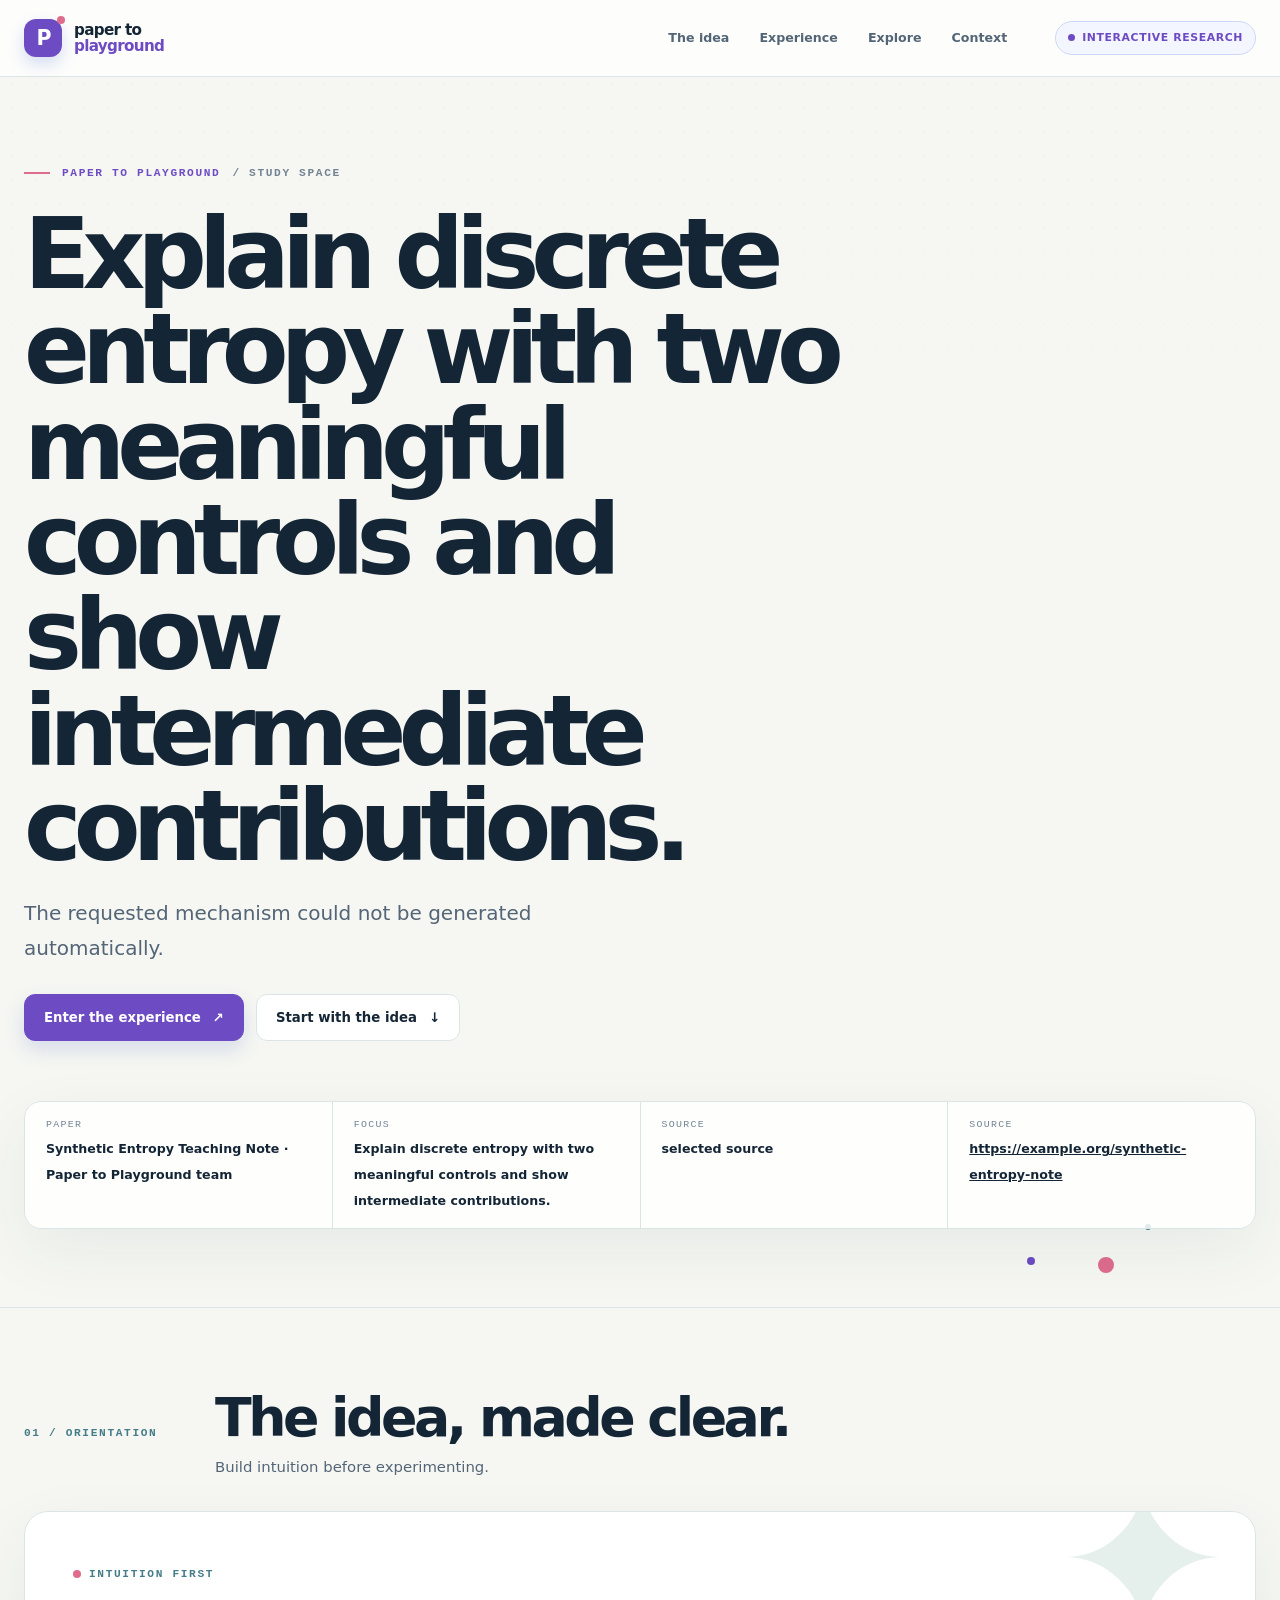
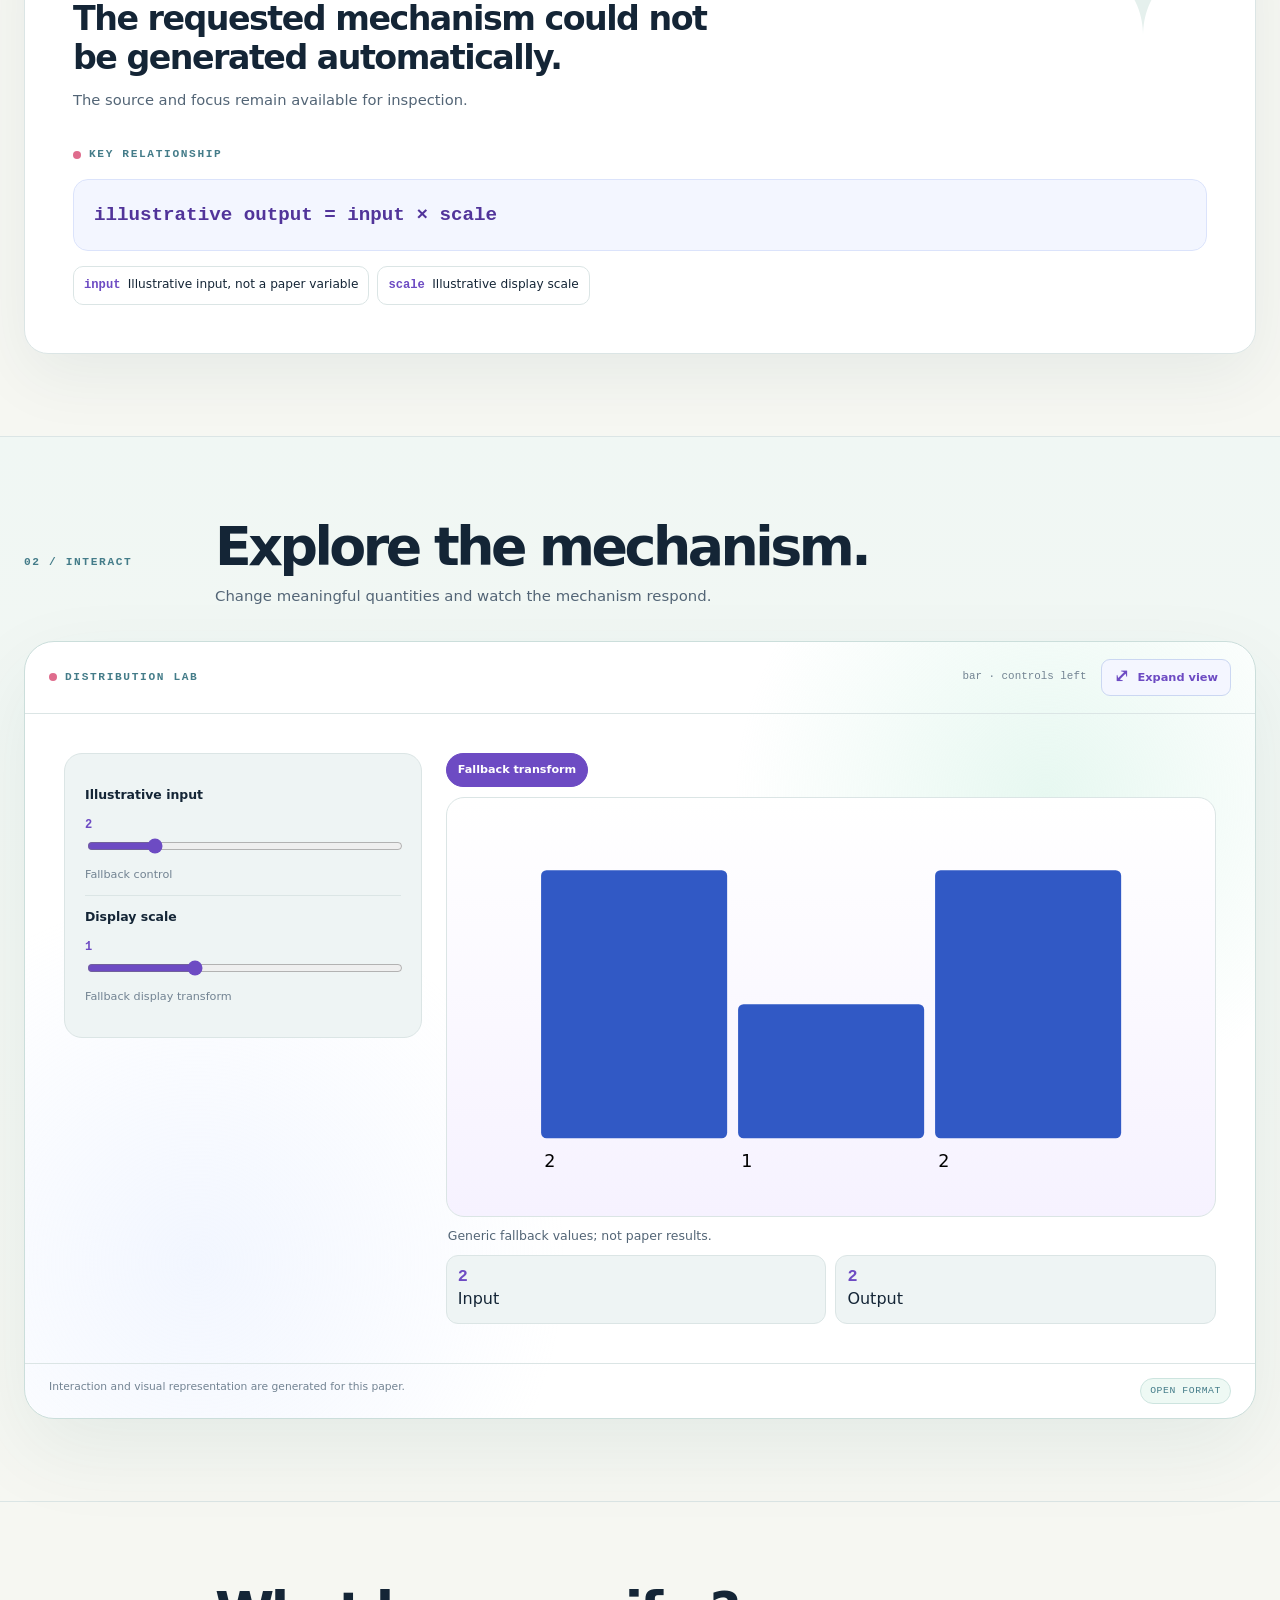
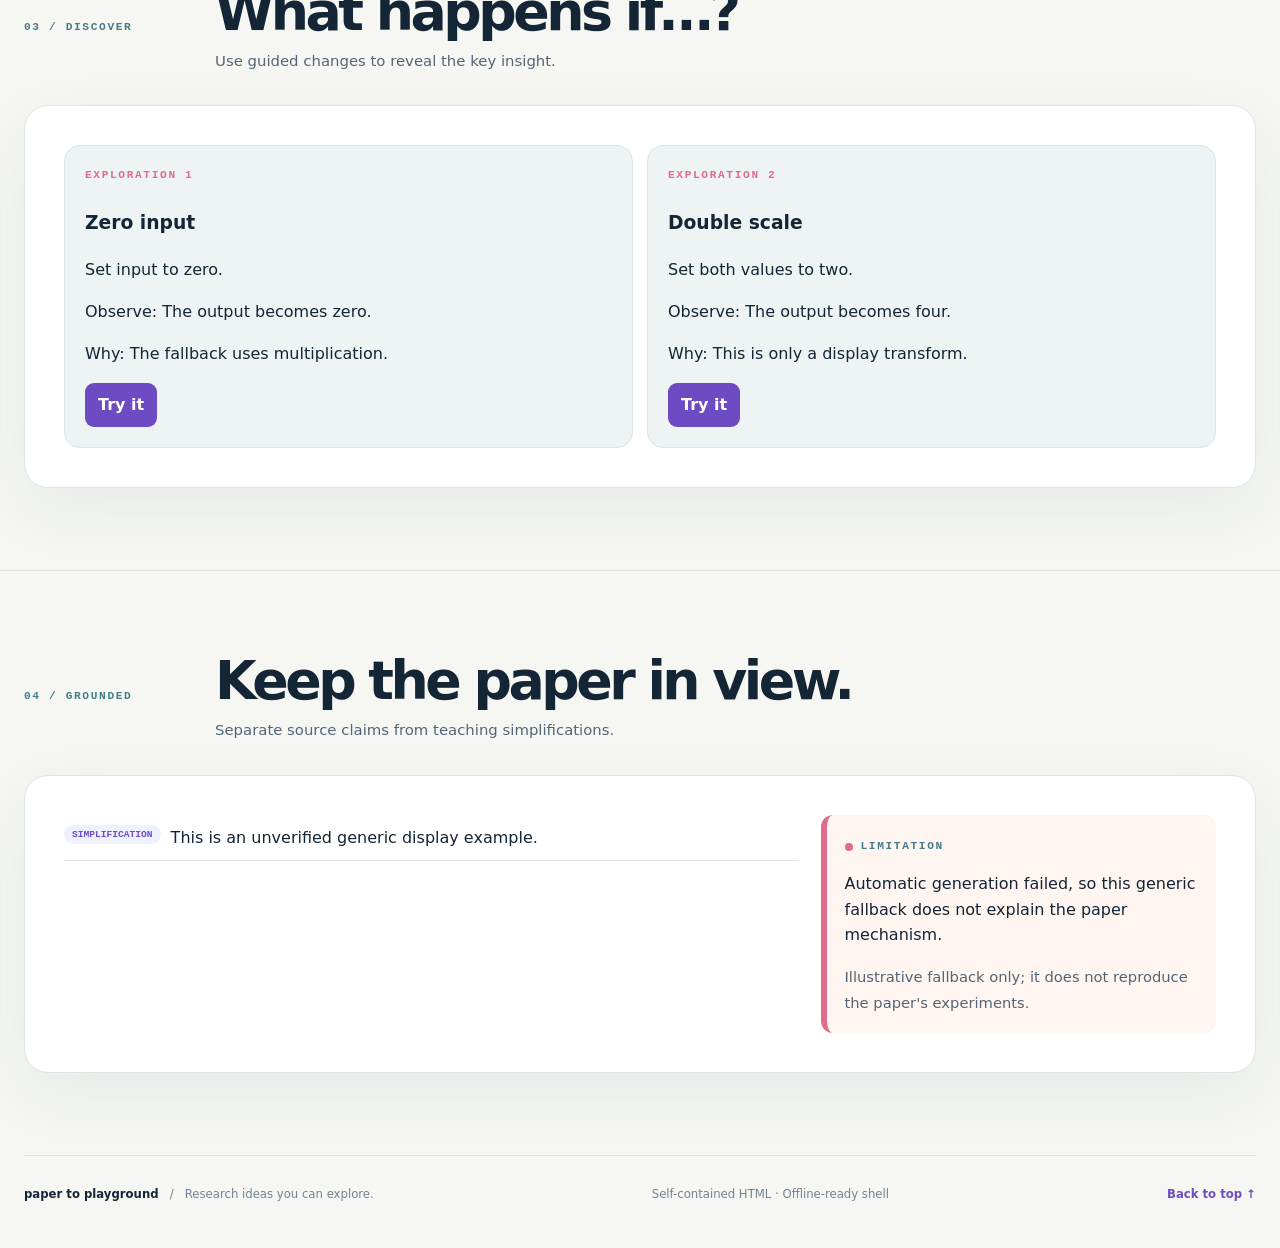
==== commit 53183e9d: "make paper playground audience-adaptive" ====
--- a/examples/index.html
+++ b/examples/index.html
@@ -1,23 +1,548 @@
-<!doctype html><html lang="en"><head><meta charset="utf-8"><meta name="viewport" content="width=device-width,initial-scale=1"><title>Synthetic Entropy Teaching Note</title>
-<style>
-:root{--bg:#f4f1e8;--surface:#fffdf7;--surface2:#eef5f3;--ink:#172126;--muted:#5d6a6f;--accent:#006d77;--accent2:#ee9b00;--line:#c8d2d1;--shadow:0 18px 55px #102b3020;--radius:22px;--display:system-ui,-apple-system,sans-serif;--body:system-ui,-apple-system,sans-serif}*{box-sizing:border-box}html{scroll-behavior:smooth}body{margin:0;background:var(--bg);color:var(--ink);font:16px/1.6 var(--body);transition:background .25s,color .25s}body:before{content:"";position:fixed;inset:0;pointer-events:none;z-index:-1;background:radial-gradient(circle at 85% 10%,color-mix(in srgb,var(--accent) 14%,transparent),transparent 32%),radial-gradient(circle at 10% 70%,color-mix(in srgb,var(--accent2) 10%,transparent),transparent 28%)}body[data-theme=blueprint]{--bg:#eaf1f4;--surface:#fafdff;--surface2:#e3f2f5;--ink:#102c3a;--muted:#4f6873;--accent:#006d77;--accent2:#ca6702;--line:#b9cdd4}body[data-theme=aurora]{--bg:#0f1720;--surface:#17232d;--surface2:#1e3038;--ink:#edfafa;--muted:#aac2c5;--accent:#65d6c2;--accent2:#f2b84b;--line:#35505a;--shadow:0 20px 60px #0007}body[data-theme=graphite]{--bg:#ecebea;--surface:#fafafa;--surface2:#e7e7e7;--ink:#171717;--muted:#606060;--accent:#b3261e;--accent2:#333;--line:#c7c7c7;--radius:8px}body[data-theme=parchment]{--bg:#f1ead9;--surface:#fffaf0;--surface2:#f5ecd8;--ink:#2f291f;--muted:#716653;--accent:#7f5539;--accent2:#c38e3d;--line:#d8cbb4}body[data-theme=circuit]{--bg:#071a17;--surface:#0d2722;--surface2:#12342c;--ink:#e8fff5;--muted:#a7cbbd;--accent:#54e0a3;--accent2:#ffcb69;--line:#285146;--shadow:0 18px 60px #0008}body[data-theme=spectrum]{--bg:#f4efff;--surface:#fff;--surface2:#f0e8ff;--ink:#25183e;--muted:#6d5e80;--accent:#6d3bd1;--accent2:#e85d75;--line:#d8cbea}body[data-theme=blueprint]:after,body[data-theme=circuit]:after{content:"";position:fixed;inset:0;z-index:-2;opacity:.2;background-image:linear-gradient(var(--line) 1px,transparent 1px),linear-gradient(90deg,var(--line) 1px,transparent 1px);background-size:32px 32px}body[data-type=editorial]{--display:Georgia,serif;--body:Georgia,serif}body[data-type=compact]{font-size:15px}main{max-width:1200px;margin:auto;padding:clamp(14px,4vw,48px)}h1,h2,h3{font-family:var(--display);line-height:1.08}h1{font-size:clamp(2.4rem,7vw,6.7rem);letter-spacing:-.055em;margin:.18em 0}h2{font-size:clamp(1.65rem,3.2vw,2.8rem);letter-spacing:-.025em;margin:.1em 0 .7em}h3{margin:.2em 0 .45em}p{max-width:72ch}.component{position:relative;margin:clamp(18px,4vw,54px) 0}.surface{background:color-mix(in srgb,var(--surface) 94%,transparent);border:1px solid var(--line);border-radius:var(--radius);padding:clamp(20px,4vw,42px);box-shadow:var(--shadow);backdrop-filter:blur(14px)}.eyebrow,.badge{font:750 .75rem/1 var(--body);letter-spacing:.11em;text-transform:uppercase}.eyebrow{color:var(--accent)}.badge{display:inline-flex;border:1px solid currentColor;border-radius:999px;padding:.42rem .65rem}.muted,.help{color:var(--muted)}.hero{min-height:58vh;display:grid;align-items:end;border-bottom:1px solid var(--line);padding:7vh 0 5vh}.hero.split{grid-template-columns:1.5fr .7fr;gap:7vw}.hero.statement{text-align:center;place-items:center}.hero.statement p{margin-inline:auto}.hero.compact{min-height:auto;padding:4vh 0}.hero-copy{font-size:clamp(1.05rem,2vw,1.35rem);color:var(--muted)}.outcomes{counter-reset:item;display:grid;gap:10px}.outcome{display:grid;grid-template-columns:2rem 1fr;gap:8px;padding:12px 0;border-bottom:1px solid var(--line)}.outcome:before{counter-increment:item;content:counter(item,decimal-leading-zero);color:var(--accent);font-weight:800}.source-strip{display:flex;flex-wrap:wrap;align-items:center;gap:10px 20px}.source-strip.ribbon{border-block:1px solid var(--line);padding:18px 0}.source-strip.card{padding:20px;background:var(--surface2);border-radius:var(--radius)}a{color:var(--accent);text-decoration-thickness:1px;text-underline-offset:3px}.concept.equation_focus{display:grid;grid-template-columns:.8fr 1.2fr;gap:5vw;align-items:center}.concept.two_column{columns:2;column-gap:5vw}.equation{display:block;overflow:auto;padding:clamp(18px,4vw,34px);border:1px solid var(--line);border-radius:calc(var(--radius)*.7);background:var(--surface2);font:600 clamp(1rem,2.3vw,1.5rem)/1.5 ui-monospace,SFMono-Regular,monospace;color:var(--accent)}.symbol-grid{display:grid;grid-template-columns:repeat(auto-fit,minmax(190px,1fr));gap:10px}.symbol-chip{padding:16px;border:1px solid var(--line);border-radius:14px;background:var(--surface)}.symbol-chip b{font:700 1.35rem ui-monospace,monospace;color:var(--accent)}table{border-collapse:collapse;width:100%}th,td{text-align:left;padding:.65rem;border-bottom:1px solid var(--line);vertical-align:top}.figure-grid{display:grid;grid-template-columns:repeat(auto-fit,minmax(260px,1fr));gap:18px}.figure-card{margin:0;padding:12px;border:1px solid var(--line);border-radius:16px}.figure-card img{max-width:100%;height:auto;border-radius:10px}.lab.dashboard .lab-grid{grid-template-columns:1fr}.lab.canvas .visual{min-height:520px}.lab-grid{display:grid;grid-template-columns:minmax(230px,.7fr) minmax(0,1.7fr);gap:20px}.controls{padding:2px}.control-row{border-bottom:1px solid var(--line);padding:12px 0}.controls label{display:block;font-weight:750;margin-bottom:5px}.controls input:not([type=checkbox]),.controls select,.controls textarea{width:100%;accent-color:var(--accent)}.value{color:var(--accent);font-variant-numeric:tabular-nums}.help{font-size:.82rem}.visual{min-height:360px;border:1px solid var(--line);border-radius:16px;padding:12px;background:#fff;color:#172126;overflow:hidden}.visual svg{display:block;width:100%;height:auto;max-height:500px}.error{display:none;background:#ffd8d8;color:#781d1d;padding:12px;border-radius:10px}.metrics{display:grid;grid-template-columns:repeat(auto-fit,minmax(130px,1fr));gap:10px;margin-top:12px}.metric{padding:13px;border-radius:12px;background:var(--surface2)}.metric b{display:block;font:750 1.3rem ui-monospace,monospace;color:var(--accent)}.exploration-grid{display:grid;grid-template-columns:1fr 1fr;gap:16px}.exploration-grid.steps{grid-template-columns:1fr}.explore{border-left:5px solid var(--accent2)}button{border:0;border-radius:10px;background:var(--accent);color:var(--bg);padding:.75rem 1rem;font-weight:800;cursor:pointer}.limitation.callout{border-left:8px solid var(--accent2)}.limitation.margin_note{max-width:760px;margin-left:auto;border-right:8px solid var(--accent2)}.claim{display:grid;grid-template-columns:auto 1fr;gap:10px;align-items:start;margin:14px 0}.appendix details{border-bottom:1px solid var(--line);padding:12px 0}.notice{position:sticky;bottom:10px;z-index:5;max-width:900px;margin:20px auto;background:var(--ink);color:var(--bg);padding:11px 16px;border-radius:12px;box-shadow:var(--shadow)}.flash{animation:flash 1.1s}@keyframes flash{50%{outline:6px solid color-mix(in srgb,var(--accent2) 65%,transparent)}}@media(max-width:760px){main{padding:14px}.hero.split,.concept.equation_focus,.lab-grid,.exploration-grid{grid-template-columns:1fr}.concept.two_column{columns:1}.hero{min-height:auto;padding-top:9vh}}
-</style></head><body><main id="app"></main><div class="notice" id="fixed-notice"></div>
-<script>
-'use strict';const SPEC={"plan":{"core_idea":"Explain discrete entropy with two meaningful controls and show intermediate contributions.","source_anchor":"selected source","prerequisites":[],"learning_outcomes":[{"outcome":"Explain discrete entropy with two meaningful controls and show intermediate contributions.","covered_by":["control:input","control:scale","view:0","exploration:1"]}],"key_insight_to_reveal":"How an input and scale change an illustrative output.","visual_idea":"A bar chart of the intermediate values.","controls_rationale":[{"id":"input","reveals":"Changes the illustrative input."},{"id":"scale","reveals":"Shows the effect of a display scale."}],"misconception":"This fallback is not a reconstruction of the paper.","simplifications":["A generic display transform is used because generation failed."],"figures":[]},"title":"Explain discrete entropy with two meaningful controls and show intermediate contributions.","citation":{"section":"","equation":"","figure_refs":[]},"intro":{"idea":"The requested mechanism could not be generated automatically.","why_it_matters":"The source and focus remain available for inspection.","key_equation":"illustrative output = input × scale"},"mechanism":{"kind":"conceptual_process","calculation_scope":"display_transform","source_anchor":"selected source","toy_model_notice":"Illustrative fallback only; it does not reproduce the paper's experiments."},"symbols":[{"symbol":"input","meaning":"Illustrative input, not a paper variable","source_anchor":"simplification"},{"symbol":"scale","meaning":"Illustrative display scale","source_anchor":"simplification"}],"controls":[{"id":"input","label":"Illustrative input","type":"slider","min":0,"max":10,"step":1,"default":2,"options":[],"rows":0,"cols":0,"help":"Fallback control","role":"paper_variable","paper_variable":"input"},{"id":"scale","label":"Display scale","type":"slider","min":0,"max":3,"step":0.25,"default":1,"options":[],"rows":0,"cols":0,"help":"Fallback display transform","role":"paper_variable","paper_variable":"scale"}],"compute":"function compute(p){const x=Number(p.input)||0,s=Number(p.scale)||0;return {values:{input:x,scale:s,output:x*s},series:{bars:[x,s,x*s]},matrices:{},notes:[]};}","views":[{"type":"bar","bind":"series.bars","title":"Fallback transform","x_label":"quantity","y_label":"value","caption":"Generic fallback values; not paper results."}],"custom_svg":"","intermediates":[{"key":"values.input","label":"Input","fmt":2},{"key":"values.output","label":"Output","fmt":2}],"explorations":[{"title":"Zero input","preset":{"input":0},"do":"Set input to zero.","observe":"The output becomes zero.","why":"The fallback uses multiplication.","expect":"r.values.output===0"},{"title":"Double scale","preset":{"input":2,"scale":2},"do":"Set both values to two.","observe":"The output becomes four.","why":"This is only a display transform.","expect":"r.values.output===4"}],"limitation":{"kind":"limitation","text":"Automatic generation failed, so this generic fallback does not explain the paper mechanism."},"claims":[{"text":"This is an unverified generic display example.","source":"simplification","anchor":""}],"tests":[{"name":"zero","inputs":{"input":0},"assert":"r.values.output===0"},{"name":"identity","inputs":{"input":3,"scale":1},"assert":"r.values.output===3"},{"name":"finite","inputs":{"input":10,"scale":3},"assert":"Number.isFinite(r.values.output)"}],"design":{"theme":"spectrum","typography":"editorial","accent":"","rationale":"","composition":[{"component":"hero","variant":"split"},{"component":"concept","variant":"equation_focus"},{"component":"playground","variant":"dashboard"},{"component":"explorations","variant":"cards"},{"component":"limitation","variant":"callout"},{"component":"evidence","variant":"ledger"}]}};const PAPER={"title":"Synthetic Entropy Teaching Note","authors":["Paper to Playground team"],"arxiv_id":"","version":"","dates":"","categories":"","journal_ref":"","license":"","urls":{"source":"https://example.org/synthetic-entropy-note"},"abstract":"","references":[],"figures":[],"mode":"supplied_excerpt"};const EXTRA={"figures":[],"notices":[]};const compute=(function compute(p){const x=Number(p.input)||0,s=Number(p.scale)||0;return {values:{input:x,scale:s,output:x*s},series:{bars:[x,s,x*s]},matrices:{},notes:[]};});const draw=(function draw(){return '<svg viewBox="0 0 600 320"></svg>'; });const $=s=>document.querySelector(s),node=(t,c)=>{const x=document.createElement(t);if(c)x.className=c;return x},txt=(t,v,c)=>{const x=node(t,c);x.textContent=v??'';return x},section=(name,variant)=>{const x=node('section','component '+name+' '+variant);x.dataset.component=name;return x};const state={},setters={};function clone(x){return JSON.parse(JSON.stringify(x))}function path(o,p){return String(p||'').split('.').reduce((a,k)=>a&&a[k],o)}function fmt(x,n=3){if(typeof x!=='number')return Array.isArray(x)?x.join(', '):String(x??'—');if(!Number.isFinite(x))return String(x);return Number(x.toFixed(n)).toString()}function titleBlock(kicker,title){const f=document.createDocumentFragment();f.append(txt('div',kicker,'eyebrow'),txt('h2',title));return f}
-function hero(v){const s=section('hero',v),copy=node('div');copy.append(txt('div','Interactive paper explainer','eyebrow'),txt('h1',PAPER.title||SPEC.title),txt('p',SPEC.plan.core_idea||SPEC.intro.idea,'hero-copy'));const list=node('div','outcomes');(SPEC.plan.learning_outcomes||[]).forEach(o=>list.append(txt('div',o.outcome,'outcome')));s.append(copy,list);return s}
-function sourceStrip(v){const s=section('source-strip',v);s.append(txt('span','Source grounding','badge'),txt('span',[PAPER.authors.join(', '),PAPER.arxiv_id,PAPER.version,PAPER.categories].filter(Boolean).join(' · '),'muted'));Object.entries(PAPER.urls||{}).forEach(([k,url])=>{if(!url)return;const a=txt('a',k.toUpperCase());a.href=url;a.rel='noopener noreferrer';s.append(a)});return s}
-function concept(v){const s=section('concept surface',v),prose=node('div');prose.append(titleBlock('Starting point','The mechanism'),txt('p',SPEC.intro.idea),txt('h3','Why it matters'),txt('p',SPEC.intro.why_it_matters));const eq=node('div');eq.append(txt('div','Key relationship','eyebrow'),txt('code',SPEC.intro.key_equation,'equation'));s.append(prose,eq);return s}
-function symbols(v){const s=section('symbols surface',v);s.append(titleBlock('Notation','Read the symbols'));if(v==='chips'){const grid=node('div','symbol-grid');SPEC.symbols.forEach(x=>{const c=node('article','symbol-chip');c.append(txt('b',x.symbol),txt('p',x.meaning),txt('small',x.source_anchor,'muted'));grid.append(c)});s.append(grid)}else{const table=node('table'),head=node('tr');['Symbol','Meaning','Source'].forEach(x=>head.append(txt('th',x)));table.append(head);SPEC.symbols.forEach(x=>{const tr=node('tr');[x.symbol,x.meaning,x.source_anchor].forEach(y=>tr.append(txt('td',y)));table.append(tr)});s.append(table)}return s}
-function paperFigure(v){if(!EXTRA.figures.length)return null;const s=section('paper-figure surface',v),grid=node('div','figure-grid');s.append(titleBlock('From the paper','Figure as evidence'));EXTRA.figures.forEach(f=>{const fig=node('figure','figure-card');if(f.data){const img=node('img');img.src=f.data;img.alt=f.caption;fig.append(img)}fig.append(txt('figcaption','📄 Figure '+f.number+': '+f.caption+' — '+f.role));grid.append(fig)});s.append(grid);return s}
-function playground(v){const s=section('lab surface',v);s.append(titleBlock('Executable explanation','Try the mechanism'),txt('p',SPEC.mechanism.toy_model_notice,'muted'));const error=node('div','error');error.id='runtime-error';s.append(error);const grid=node('div','lab-grid'),controls=node('aside','controls'),right=node('div'),visual=node('div','visual');controls.id='controls';visual.id='visual';visual.setAttribute('role','img');const caption=txt('p','', 'muted');caption.id='view-caption';const metrics=node('div','metrics');metrics.id='intermediates';right.append(visual,caption,metrics);grid.append(controls,right);s.append(grid);return s}
-function explorations(v){const s=section('explorations surface',v),grid=node('div','exploration-grid '+v);grid.id='explorations';s.append(titleBlock('Guided inquiry','Two things to try'),grid);return s}
-function limitation(v){const s=section('limitation surface',v);s.append(titleBlock(SPEC.limitation.kind||'Reality check','Where the model stops'),txt('p',SPEC.limitation.text));return s}
-function evidence(v){const s=section('evidence surface',v),claims=node('div');claims.id='claims';s.append(titleBlock('Grounding ledger','Sources & simplifications'),claims);SPEC.claims.forEach(c=>{const row=node('div','claim'),b=txt('span',c.source==='paper'?'📄 Paper':c.source==='brief'?'📝 Brief':'🧪 Simplification','badge');row.append(b,txt('span',c.text));claims.append(row)});const refs=node('ol');refs.id='references';PAPER.references.forEach(r=>refs.append(txt('li',r.text)));if(PAPER.references.length){s.append(txt('h3','References cited'),refs)}return s}
-function appendix(v){const s=section('appendix surface',v);s.append(titleBlock('Deep cuts','Paper appendix'));const details=(label,content)=>{const d=node('details');d.append(txt('summary',label),content);return d};s.append(details('Abstract',txt('p',PAPER.abstract||'Not available.')));const figs=node('div');PAPER.figures.forEach(f=>figs.append(txt('p','Figure '+f.number+': '+f.caption)));s.append(details('All figures',figs));const bib=node('ol');PAPER.references.forEach(r=>bib.append(txt('li',r.text)));s.append(details('Full bibliography',bib));return s}
-const COMPONENTS={hero,source_strip:sourceStrip,concept,symbols,paper_figure:paperFigure,playground,explorations,limitation,evidence,appendix};function build(){const d=SPEC.design||{};document.body.dataset.theme=d.theme||'parchment';document.body.dataset.type=d.typography||'editorial';if(d.accent)document.documentElement.style.setProperty('--accent',d.accent);const app=$('#app');(d.composition||[]).forEach(item=>{const maker=COMPONENTS[item.component];if(maker){const made=maker(item.variant);if(made)app.append(made)}});$('#fixed-notice').textContent='Illustrative toy model; it does not reproduce the paper’s experimental results.'+(PAPER.mode==='brief_only'?' Source text was unavailable; statements are not verified against the paper.':'')}
-function initControls(){SPEC.controls.forEach(c=>{state[c.id]=clone(c.default);const box=node('div','control-row'),label=txt('label',c.label);label.htmlFor='c-'+c.id;box.append(label);let input;if(c.type==='select'){input=node('select');(c.options||[]).forEach(o=>{const op=txt('option',typeof o==='object'?o.label:o);op.value=typeof o==='object'?o.value:o;input.append(op)});input.value=c.default}else if(c.type==='toggle'){input=node('input');input.type='checkbox';input.checked=!!c.default}else if(c.type==='matrix'){input=node('textarea');input.rows=Math.max(2,c.rows||2);input.value=JSON.stringify(c.default)}else{input=node('input');input.type=c.type==='slider'?'range':'number';['min','max','step'].forEach(k=>{if(c[k]!==undefined)input[k]=c[k]});input.value=c.default;const out=txt('span',' ','value');out.id='v-'+c.id;box.append(out)}input.id='c-'+c.id;const read=()=>{if(c.type==='toggle')return input.checked;if(c.type==='matrix'){try{return JSON.parse(input.value)}catch(e){return state[c.id]}}if(c.type==='select')return input.value;return Number(input.value)};setters[c.id]=v=>{if(c.type==='toggle')input.checked=!!v;else input.value=c.type==='matrix'?JSON.stringify(v):v;state[c.id]=read()};input.addEventListener('input',()=>{state[c.id]=read();update()});box.append(input,txt('div',c.help||'','help'));$('#controls').append(box)})}
-function chart(value,view){const ns='http://www.w3.org/2000/svg',svg=document.createElementNS(ns,'svg');svg.setAttribute('viewBox','0 0 640 340');const vals=Array.isArray(value)?value:(value&&typeof value==='object'?Object.values(value):[value]),nums=vals.flat().filter(x=>typeof x==='number'&&Number.isFinite(x)),max=Math.max(1,...nums.map(Math.abs));if(view.type==='heatmap'&&Array.isArray(value)){const rows=value.length,cols=Math.max(1,...value.map(r=>r.length));value.forEach((row,i)=>row.forEach((n,j)=>{const rect=document.createElementNS(ns,'rect');rect.setAttribute('x',80+j*480/cols);rect.setAttribute('y',30+i*260/rows);rect.setAttribute('width',470/cols);rect.setAttribute('height',250/rows);rect.setAttribute('fill',`hsl(190 60% ${90-55*Math.abs(n)/max}%)`);const t=document.createElementNS(ns,'text');t.setAttribute('x',90+j*480/cols);t.setAttribute('y',55+i*260/rows);t.textContent=fmt(n,2);svg.append(rect,t)}))}else nums.forEach((n,i)=>{const w=500/Math.max(1,nums.length),h=240*Math.abs(n)/max,r=document.createElementNS(ns,'rect');r.setAttribute('x',70+i*w);r.setAttribute('y',285-h);r.setAttribute('width',Math.max(8,w-8));r.setAttribute('height',h);r.setAttribute('fill','#0a9396');const t=document.createElementNS(ns,'text');t.setAttribute('x',72+i*w);t.setAttribute('y',310);t.textContent=fmt(n,2);svg.append(r,t)});return svg}
-function update(){try{const r=compute(clone(state)),err=$('#runtime-error');err.style.display='none';SPEC.controls.forEach(c=>{const out=$('#v-'+c.id);if(out)out.textContent=' '+fmt(state[c.id])});const host=$('#visual');host.replaceChildren();const custom=SPEC.views.find(v=>v.type==='custom');if(custom&&SPEC.custom_svg){host.innerHTML=draw(clone(state),clone(r));$('#view-caption').textContent=custom.caption||''}else{const view=SPEC.views[0]||{type:'bar',bind:'values'};host.append(chart(path(r,view.bind),view));$('#view-caption').textContent=view.caption||''}host.setAttribute('aria-label',(SPEC.views[0]||{}).caption||'Interactive visual');const metrics=$('#intermediates');metrics.replaceChildren();SPEC.intermediates.forEach(m=>{const d=node('div','metric');d.append(txt('b',fmt(path(r,m.key),m.fmt??3)),document.createTextNode(m.label));metrics.append(d)});window.lastResult=r}catch(e){const err=$('#runtime-error');err.textContent='The illustrative calculation could not update: '+e.message;err.style.display='block'}}
-function initExplorations(){SPEC.explorations.forEach((x,i)=>{const box=node('article','explore surface'),h=txt('h3',x.title||'Exploration '+(i+1)),p=txt('p',x.do+' Observe: '+x.observe+' Why: '+x.why),b=txt('button','Try it');b.addEventListener('click',()=>{Object.entries(x.preset||{}).forEach(([k,v])=>setters[k]&&setters[k](v));update();$('#visual').classList.add('flash');setTimeout(()=>$('#visual').classList.remove('flash'),1200);$('#visual').scrollIntoView({behavior:'smooth',block:'center'})});box.append(h,p,b);$('#explorations').append(box)})}
-build();initControls();initExplorations();update();
-</script></body></html>
+<!doctype html>
+<html lang="en">
+<head>
+  <meta charset="utf-8">
+  <meta name="viewport" content="width=device-width, initial-scale=1">
+  <meta name="theme-color" content="#f6f7f2">
+  <meta name="description" content="A flexible, offline-ready presentation shell for interactive research papers.">
+  <title>Synthetic Entropy Teaching Note</title>
+  <style>
+    :root {
+      color-scheme: light;
+      --page: #f6f7f2;
+      --surface: #ffffff;
+      --surface-soft: #eef4f4;
+      --ink: #142536;
+      --muted: #536576;
+      --quiet: #728392;
+      --line: #dbe5e5;
+      --blue: #3159c5;
+      --blue-deep: #2444a2;
+      --teal: #087e80;
+      --coral: #f16f52;
+      --mint: #c9efdf;
+      --yellow: #ffe89a;
+      --shadow: 0 22px 66px rgba(21, 57, 75, .065);
+      --radius: 24px;
+    }
+    *, *::before, *::after { box-sizing: border-box; }
+    html { scroll-behavior: smooth; }
+    body {
+      margin: 0;
+      background: var(--page);
+      color: var(--ink);
+      font: 16px/1.62 Inter, ui-sans-serif, system-ui, -apple-system, BlinkMacSystemFont, "Segoe UI", sans-serif;
+      -webkit-font-smoothing: antialiased;
+    }
+    body::before {
+      content: "";
+      position: fixed;
+      inset: 0;
+      z-index: -1;
+      pointer-events: none;
+      background-image: radial-gradient(circle, rgba(49, 89, 197, .115) 1px, transparent 1px);
+      background-size: 24px 24px;
+      mask-image: linear-gradient(to bottom, rgba(0,0,0,.34), transparent 60%);
+    }
+    a { color: inherit; }
+    button { font: inherit; }
+    :focus-visible { outline: 3px solid var(--blue); outline-offset: 4px; }
+    ::selection { background: var(--mint); color: var(--ink); }
+    .shell { width: min(100% - 48px, 1280px); margin-inline: auto; }
+    .mono, .eyebrow, .section-number, .card-index, .tag, .slot-label, .meta-label {
+      font-family: ui-monospace, SFMono-Regular, Menlo, Consolas, monospace;
+    }
+    .eyebrow, .section-number, .card-index, .slot-label {
+      font-size: .7rem;
+      font-weight: 750;
+      letter-spacing: .145em;
+      text-transform: uppercase;
+    }
+    .site-header {
+      position: relative;
+      z-index: 10;
+      background: rgba(255, 255, 255, .74);
+      border-bottom: 1px solid var(--line);
+      backdrop-filter: blur(14px);
+    }
+    .header-inner {
+      min-height: 76px;
+      display: flex;
+      align-items: center;
+      gap: 34px;
+    }
+    .brand {
+      display: inline-flex;
+      align-items: center;
+      gap: 12px;
+      color: var(--ink);
+      text-decoration: none;
+      flex: none;
+    }
+    .brand-mark {
+      position: relative;
+      display: grid;
+      place-items: center;
+      width: 38px;
+      height: 38px;
+      border-radius: 12px;
+      background: var(--blue);
+      color: #fff;
+      font-size: 1.28rem;
+      line-height: 1;
+      font-weight: 800;
+      letter-spacing: -.09em;
+      box-shadow: 0 7px 16px rgba(49, 89, 197, .2);
+    }
+    .brand-mark::after {
+      content: "";
+      position: absolute;
+      width: 8px;
+      height: 8px;
+      border-radius: 50%;
+      background: var(--coral);
+      top: -3px;
+      right: -3px;
+    }
+    .brand-name { display: grid; font-size: .95rem; font-weight: 800; line-height: 1.06; letter-spacing: -.045em; }
+    .brand-name span:last-child { color: var(--blue); }
+    .header-nav { display: flex; align-items: center; gap: 30px; margin-left: auto; }
+    .header-nav a { color: var(--muted); font-size: .79rem; font-weight: 650; text-decoration: none; transition: color .2s; }
+    .header-nav a:hover { color: var(--blue); }
+    .header-note {
+      margin-left: 14px;
+      display: inline-flex;
+      align-items: center;
+      gap: 7px;
+      white-space: nowrap;
+      border: 1px solid #ccd8f6;
+      border-radius: 999px;
+      padding: 7px 12px;
+      color: var(--blue);
+      background: #f4f6ff;
+      font-size: .68rem;
+      font-weight: 800;
+      letter-spacing: .055em;
+      text-transform: uppercase;
+    }
+    .status-dot { width: 7px; height: 7px; border-radius: 50%; background: var(--blue); }
+    .hero { position: relative; overflow: hidden; padding: 79px 0 78px; }
+    .hero::before {
+      content: "";
+      position: absolute;
+      width: min(44vw, 610px);
+      aspect-ratio: 1;
+      border-radius: 50%;
+      right: -7%;
+      top: -39%;
+      background: radial-gradient(circle at 36% 41%, #dce8fb 0 32%, #bfe9e0 32% 44%, #f9e59e 44% 49%, transparent 49% 100%);
+      opacity: .85;
+      filter: blur(.2px);
+      pointer-events: none;
+    }
+    .hero::after {
+      content: "";
+      position: absolute;
+      right: 13%;
+      bottom: 34px;
+      width: 16px;
+      height: 16px;
+      border-radius: 50%;
+      background: var(--coral);
+      box-shadow: 42px -38px 0 -5px var(--teal), -75px -4px 0 -4px var(--blue);
+      pointer-events: none;
+    }
+    .hero-content { position: relative; z-index: 1; max-width: 830px; }
+    .placeholder-marker {
+      display: inline-flex;
+      align-items: center;
+      width: fit-content;
+      border: 1px dashed #de987f;
+      border-radius: 999px;
+      padding: 5px 10px;
+      background: #fff3ed;
+      color: #a74731;
+      font: 750 .63rem ui-monospace, SFMono-Regular, Menlo, Consolas, monospace;
+      letter-spacing: .09em;
+      text-transform: uppercase;
+      white-space: nowrap;
+    }
+    .eyebrow { color: var(--blue); display: inline-flex; align-items: center; gap: 12px; }
+    .eyebrow::before { content: ""; width: 26px; height: 2px; background: var(--coral); }
+    h1, h2, h3, p { margin-top: 0; }
+    h1 {
+      max-width: 920px;
+      margin: 25px 0 22px;
+      font-size: clamp(3.65rem, 7.6vw, 7.8rem);
+      font-weight: 700;
+      line-height: .98;
+      letter-spacing: -.082em;
+    }
+    h1 em { color: var(--blue); font-family: Georgia, "Times New Roman", serif; font-weight: 400; letter-spacing: -.075em; }
+    #paper-title[data-empty="true"],
+    #paper-summary[data-empty="true"] {
+      border: 2px dashed #de987f;
+      border-radius: 18px;
+      background: rgba(255, 246, 241, .72);
+      padding: 17px 20px 22px;
+    }
+    #paper-title[data-empty="true"] { margin-top: 24px; margin-bottom: 16px; }
+    #paper-summary[data-empty="true"] { padding-top: 15px; padding-bottom: 16px; }
+    #paper-title[data-empty="true"]::before,
+    #paper-summary[data-empty="true"]::before {
+      display: table;
+      border: 1px dashed #de987f;
+      border-radius: 999px;
+      padding: 5px 10px;
+      background: #fff3ed;
+      color: #a74731;
+      font: 750 .63rem ui-monospace, SFMono-Regular, Menlo, Consolas, monospace;
+      letter-spacing: .09em;
+      text-transform: uppercase;
+      white-space: nowrap;
+    }
+    #paper-title[data-empty="true"]::before { content: "PLACEHOLDER · PAPER TITLE"; margin-bottom: 17px; }
+    #paper-summary[data-empty="true"]::before { content: "PLACEHOLDER · PAPER SUMMARY"; margin-bottom: 12px; }
+    .hero-summary { max-width: 650px; color: var(--muted); font-size: clamp(1.07rem, 1.6vw, 1.25rem); line-height: 1.72; }
+    .hero-actions { display: flex; flex-wrap: wrap; align-items: center; gap: 12px; margin-top: 29px; }
+    .button {
+      display: inline-flex;
+      align-items: center;
+      justify-content: center;
+      gap: 12px;
+      min-height: 47px;
+      border-radius: 11px;
+      padding: 0 19px;
+      text-decoration: none;
+      font-size: .83rem;
+      font-weight: 800;
+      border: 1px solid var(--line);
+      background: var(--surface);
+      color: var(--ink);
+      transition: transform .2s, box-shadow .2s, background .2s;
+    }
+    .button:hover { transform: translateY(-2px); box-shadow: 0 8px 18px rgba(21, 57, 75, .09); }
+    .button.primary { background: var(--blue); border-color: var(--blue); color: #fff; box-shadow: 0 9px 20px rgba(49, 89, 197, .16); }
+    .button.primary:hover { background: var(--blue-deep); }
+    .paper-ribbon {
+      position: relative;
+      z-index: 1;
+      display: flex;
+      align-items: stretch;
+      gap: 0;
+      margin-top: 60px;
+      border: 1px solid var(--line);
+      border-radius: 17px;
+      overflow: hidden;
+      background: rgba(255, 255, 255, .84);
+      box-shadow: var(--shadow);
+    }
+    .paper-ribbon[data-empty="true"] { border-style: dashed; border-color: #d9a191; }
+    .paper-ribbon .placeholder-marker { margin-bottom: 8px; }
+    .ribbon-item { min-width: 0; flex: 1; padding: 15px 21px; border-right: 1px solid var(--line); }
+    .ribbon-item:last-child { border-right: 0; }
+    .meta-label { display: block; color: var(--quiet); font-size: .62rem; letter-spacing: .13em; margin-bottom: 2px; text-transform: uppercase; }
+    .ribbon-item strong { font-size: .79rem; font-weight: 750; color: var(--ink); overflow-wrap: anywhere; }
+    .content-section { padding: 82px 0; border-top: 1px solid var(--line); }
+    .section-head { display: grid; grid-template-columns: 173px minmax(0, 1fr); gap: 18px; align-items: baseline; margin-bottom: 32px; }
+    .section-number { color: var(--teal); }
+    .section-head h2 { margin: 0; font-size: clamp(2.15rem, 4.2vw, 4.35rem); line-height: 1.05; letter-spacing: -.065em; font-weight: 680; }
+    .section-head h2 em { color: var(--blue); font: italic 400 1em Georgia, serif; }
+    .section-intro { color: var(--muted); max-width: 690px; margin: 9px 0 0; font-size: .93rem; }
+    .surface {
+      background: var(--surface);
+      border: 1px solid var(--line);
+      border-radius: var(--radius);
+      box-shadow: var(--shadow);
+    }
+    .idea-surface { padding: clamp(27px, 4vw, 48px); position: relative; overflow: hidden; }
+    .idea-surface::after { content: "✦"; position: absolute; right: 25px; top: -55px; color: #e5f0ed; font-size: 13rem; line-height: 1; pointer-events: none; }
+    .slot { position: relative; }
+    .slot[data-empty="true"] { display: grid; align-content: center; justify-items: start; }
+    .slot[data-empty="true"] .placeholder-marker { margin-bottom: 14px; }
+    .slot-label { display: inline-flex; align-items: center; gap: 8px; color: var(--teal); margin-bottom: 15px; }
+    .slot-label::before { content: ""; width: 8px; height: 8px; border-radius: 50%; background: var(--coral); }
+    .empty-title { max-width: 650px; font-size: clamp(1.45rem, 2.6vw, 2.45rem); line-height: 1.18; letter-spacing: -.045em; margin-bottom: 10px; }
+    .empty-desc { max-width: 620px; color: var(--muted); font-size: .92rem; line-height: 1.73; margin: 0; }
+    .idea-surface .slot { min-height: 168px; }
+    .idea-surface .slot[data-empty="true"] { min-height: 190px; padding: 24px; border: 1px dashed #d9a191; border-radius: 18px; background: #fffaf8; }
+    .experience-section { background: linear-gradient(180deg, #f0f7f4 0%, #f6f7f2 100%); }
+    .stage {
+      min-height: 500px;
+      position: relative;
+      isolation: isolate;
+      overflow: visible;
+      background: var(--surface);
+      border: 1px solid #cbdedb;
+      border-radius: 30px;
+      box-shadow: 0 31px 85px rgba(11, 77, 81, .075);
+    }
+    .stage::before {
+      content: "";
+      position: absolute;
+      inset: 0;
+      z-index: -1;
+      border-radius: inherit;
+      background: radial-gradient(circle at 83% 20%, rgba(201,239,223,.45), transparent 26%),
+                  radial-gradient(circle at 14% 80%, rgba(221,232,255,.38), transparent 30%);
+      pointer-events: none;
+    }
+    .stage-topline { display: flex; align-items: center; justify-content: space-between; gap: 16px; flex-wrap: wrap; padding: 17px 24px; border-bottom: 1px solid var(--line); }
+    .stage-topline .slot-label { margin: 0; }
+    .stage-topline .note { color: var(--quiet); font-size: .68rem; }
+    .stage-tools { display: flex; align-items: center; gap: 15px; }
+    .expand-button {
+      display: inline-flex;
+      align-items: center;
+      justify-content: center;
+      gap: 8px;
+      min-height: 37px;
+      padding: 0 12px;
+      border: 1px solid #cbd7f2;
+      border-radius: 9px;
+      background: #f4f6ff;
+      color: var(--blue);
+      font: 750 .71rem ui-sans-serif, system-ui, sans-serif;
+      cursor: pointer;
+      transition: background .2s, border-color .2s, transform .2s;
+    }
+    .expand-button:hover { background: #e9eeff; border-color: var(--blue); transform: translateY(-1px); }
+    .expand-icon { font-size: 1.1rem; line-height: 1; }
+    body.has-expanded-stage { overflow: hidden; }
+    #interaction-stage:fullscreen,
+    #interaction-stage.is-expanded {
+      display: flex;
+      flex-direction: column;
+      width: 100%;
+      height: 100dvh;
+      min-height: 0;
+      margin: 0;
+      border: 0;
+      border-radius: 0;
+      background: var(--surface);
+      box-shadow: none;
+      overflow: auto;
+    }
+    #interaction-stage.is-expanded { position: fixed; inset: 0; z-index: 1000; }
+    #interaction-stage:fullscreen #interactive-content,
+    #interaction-stage.is-expanded #interactive-content { flex: 1 1 auto; min-height: 0; }
+    #interaction-stage:fullscreen #interactive-content[data-empty="true"],
+    #interaction-stage.is-expanded #interactive-content[data-empty="true"] { min-height: 0; }
+    #interactive-content[data-empty="true"] { min-height: 390px; margin: 18px; padding: clamp(30px, 5vw, 70px); align-content: center; border: 1px dashed #d9a191; border-radius: 19px; background: rgba(255, 250, 248, .62); }
+    #interactive-content[data-empty="true"]::after {
+      content: "";
+      position: absolute;
+      right: 8%;
+      top: 50%;
+      transform: translateY(-50%);
+      width: 200px;
+      height: 200px;
+      border: 2px solid rgba(49, 89, 197, .13);
+      border-radius: 44px;
+      rotate: 15deg;
+      pointer-events: none;
+      box-shadow: 0 0 0 34px rgba(49, 89, 197, .035), 0 0 0 68px rgba(8, 126, 128, .025);
+    }
+    #interactive-content .empty-title { max-width: 550px; font-size: clamp(2.2rem, 4vw, 4.25rem); }
+    #interactive-content .empty-title em { color: var(--blue); font: italic 400 1em Georgia, serif; }
+    .stage-bottomline { display: flex; justify-content: space-between; gap: 20px; padding: 14px 24px; border-top: 1px solid var(--line); color: var(--quiet); font-size: .67rem; }
+    .tag { display: inline-flex; border: 1px solid #cde4df; color: var(--teal); background: #eef9f4; border-radius: 999px; padding: 4px 9px; font-size: .61rem; text-transform: uppercase; letter-spacing: .06em; }
+    .content-slot { padding: clamp(25px, 3.4vw, 39px); }
+    .content-slot[data-empty="true"] { min-height: 230px; border-style: dashed; border-color: #d9a191; background: #fffdfa; }
+    .card-index { color: var(--coral); display: block; margin-bottom: 24px; }
+    .page-footer { display: flex; align-items: center; justify-content: space-between; gap: 20px; padding: 29px 0 44px; border-top: 1px solid var(--line); color: var(--quiet); font-size: .73rem; }
+    .page-footer strong { color: var(--ink); }
+    .page-footer a { text-decoration: none; color: var(--blue); font-weight: 750; }
+    .page-footer a:hover { text-decoration: underline; }
+    @media (max-width: 900px) {
+      .hero::before { right: -20%; opacity: .55; }
+      .section-head { grid-template-columns: 1fr; gap: 10px; }
+    }
+    @media (max-width: 700px) {
+      .shell { width: min(100% - 32px, 1280px); }
+      .header-inner { min-height: 68px; }
+      .header-nav { display: none; }
+      .header-note { margin-left: auto; }
+      .hero { padding: 58px 0 60px; }
+      .hero::before { width: 450px; top: -250px; right: -250px; opacity: .35; }
+      .hero::after { display: none; }
+      h1 { font-size: clamp(3.3rem, 12vw, 5.5rem); }
+      .paper-ribbon { margin-top: 42px; display: block; }
+      .ribbon-item { border-right: 0; border-bottom: 1px solid var(--line); }
+      .ribbon-item:last-child { border-bottom: 0; }
+      .content-section { padding: 62px 0; }
+      .stage { min-height: 380px; }
+      #interactive-content[data-empty="true"] { min-height: 320px; padding: 30px; }
+      #interactive-content[data-empty="true"]::after { width: 110px; height: 110px; right: 0; top: 23%; opacity: .45; }
+      .stage-bottomline { flex-wrap: wrap; }
+      .page-footer { flex-wrap: wrap; }
+    }
+    @media (max-width: 420px) {
+      .header-note { font-size: .57rem; padding: 6px 8px; }
+      .brand-name { font-size: .83rem; }
+      h1 { font-size: 3.23rem; }
+      .button { width: 100%; }
+      .stage-topline { padding: 15px 18px; }
+      .stage-topline .note { display: none; }
+      .stage-bottomline { padding: 14px 18px; }
+    }
+    @media (prefers-reduced-motion: reduce) {
+      *, *::before, *::after { scroll-behavior: auto !important; transition-duration: .01ms !important; animation-duration: .01ms !important; }
+    }
+    /* Paper-specific styles can be inserted below. Keep the shell neutral to the interaction type. */
+  </style>
+  <style>
+    body[data-palette="ocean"]{--blue:#007c91;--blue-deep:#005b6b;--teal:#168aad;--coral:#ff7f51;--mint:#cdeff2;--yellow:#ffe5a5}
+    body[data-palette="forest"]{--blue:#27745a;--blue-deep:#185541;--teal:#40916c;--coral:#e07a5f;--mint:#d8f3dc;--yellow:#f2cc8f}
+    body[data-palette="sunset"]{--blue:#b84c65;--blue-deep:#87354a;--teal:#3d7f86;--coral:#f28482;--mint:#d8ece7;--yellow:#f6bd60}
+    body[data-palette="violet"]{--blue:#6d4bc3;--blue-deep:#51349a;--teal:#447c89;--coral:#df6c8d;--mint:#e3daf7;--yellow:#ffe29a}
+    body[data-palette="graphite"]{--blue:#30343b;--blue-deep:#181a1e;--teal:#59636d;--coral:#e45756;--mint:#e3e5e7;--yellow:#f3d98b}
+    .generated-grid{display:grid;grid-template-columns:minmax(230px,.72fr) minmax(0,1.55fr);gap:24px;align-items:start}.generated-grid.controls_top{grid-template-columns:1fr}.generated-grid.full_canvas{grid-template-columns:1fr}.generated-grid.full_canvas .control-panel{display:grid;grid-template-columns:repeat(auto-fit,minmax(190px,1fr));gap:12px}.generated-grid.split_canvas{grid-template-columns:1fr 1fr}.control-panel{padding:20px;border-radius:18px;background:var(--surface-soft);border:1px solid var(--line)}.control-row{padding:11px 0;border-bottom:1px solid var(--line)}.control-row:last-child{border-bottom:0}.control-row label{display:block;font-size:.78rem;font-weight:800;margin-bottom:5px}.control-row input:not([type=checkbox]),.control-row select,.control-row textarea{width:100%;accent-color:var(--blue)}.control-value{color:var(--blue);font:700 .75rem ui-monospace,monospace}.control-help{color:var(--quiet);font-size:.7rem;margin-top:4px}.visual-panel{min-width:0}.view-tabs{display:flex;flex-wrap:wrap;gap:8px;margin-bottom:10px}.view-tab{border:1px solid var(--line);background:var(--surface);color:var(--muted);border-radius:999px;padding:7px 11px;font-size:.7rem;font-weight:750;cursor:pointer}.view-tab.active{background:var(--blue);border-color:var(--blue);color:#fff}.generated-visual{min-height:340px;border:1px solid var(--line);border-radius:18px;background:#fff;padding:12px;overflow:auto;color:#142536}.stage[data-component=matrix_lab] .generated-visual{background-image:linear-gradient(#edf1f4 1px,transparent 1px),linear-gradient(90deg,#edf1f4 1px,transparent 1px);background-size:28px 28px}.stage[data-component=distribution_lab] .generated-visual{background:linear-gradient(180deg,#fff,#f6f2ff)}.stage[data-component=network_flow] .generated-visual{background:radial-gradient(circle at 50% 45%,#f0faf5,#fff 65%)}.stage[data-component=parameter_sweep] .generated-visual{background:linear-gradient(180deg,#fff8f4,#fff)}.stage[data-component=custom_canvas] .generated-visual{min-height:480px}.generated-visual svg{display:block;width:100%;height:auto;max-height:520px}.visual-caption{color:var(--muted);font-size:.78rem;margin:9px 2px}.metrics{display:grid;grid-template-columns:repeat(auto-fit,minmax(120px,1fr));gap:9px}.metric{padding:11px;border-radius:12px;background:var(--surface-soft);border:1px solid var(--line)}.metric strong{display:block;color:var(--blue);font:750 1.05rem ui-monospace,monospace}.runtime-error{display:none;background:#ffe0dc;color:#8d2d22;border-radius:11px;padding:11px;margin-bottom:12px}.idea-layout{display:grid;gap:28px}.idea-layout.equation_first,.idea-layout.derivation{grid-template-columns:.9fr 1.1fr}.idea-layout.visual_first{grid-template-columns:1fr 1fr}.idea-equation{display:block;padding:20px;border-radius:15px;background:#f3f6ff;border:1px solid #dbe3fb;color:var(--blue-deep);font:650 clamp(.9rem,2vw,1.2rem)/1.6 ui-monospace,monospace;overflow:auto}.symbol-cloud{display:flex;flex-wrap:wrap;gap:8px;margin-top:15px}.symbol-token{padding:8px 10px;border:1px solid var(--line);border-radius:10px;background:var(--surface);font-size:.76rem}.symbol-token b{color:var(--blue);font-family:ui-monospace,monospace}.paper-figure{margin:18px 0 0;padding:12px;border:1px solid var(--line);border-radius:14px}.paper-figure img{max-width:100%;height:auto;border-radius:9px}.exploration-grid{display:grid;grid-template-columns:1fr 1fr;gap:14px}.exploration-grid.steps{grid-template-columns:1fr}.exploration-card{padding:20px;border:1px solid var(--line);border-radius:16px;background:var(--surface-soft)}.exploration-card button{border:0;border-radius:9px;background:var(--blue);color:#fff;padding:9px 13px;font-weight:800;cursor:pointer}.context-grid{display:grid;grid-template-columns:1.3fr .7fr;gap:22px}.claim-row{display:grid;grid-template-columns:auto 1fr;gap:10px;padding:10px 0;border-bottom:1px solid var(--line)}.claim-badge{display:inline-flex;height:fit-content;border-radius:999px;padding:4px 8px;background:#eef2ff;color:var(--blue);font:700 .6rem ui-monospace,monospace;text-transform:uppercase}.limit-box{padding:18px;border-left:6px solid var(--coral);background:#fff6f1;border-radius:12px}.reference-list{font-size:.76rem;color:var(--muted)}.generated-table{width:100%;border-collapse:collapse}.generated-table td,.generated-table th{padding:8px;border-bottom:1px solid #e1e7e8;text-align:left}.generated-table th{font-size:.7rem;text-transform:uppercase;color:#536576}.flash{animation:generated-flash 1s}@keyframes generated-flash{50%{outline:6px solid rgba(241,111,82,.45)}}
+    .exploration-grid.steps{grid-template-columns:1fr}.exploration-grid.steps .exploration-card{border-left:6px solid var(--blue)}.exploration-grid.challenges .exploration-card{background:#fff8f4;border-color:#f3c2b5}.exploration-grid.compare .exploration-card:nth-child(odd){background:#f3f6ff}.context-grid.source_map .claim-row{border:1px solid var(--line);border-radius:12px;margin-bottom:9px;padding:12px}.context-grid.annotated_notes{grid-template-columns:1fr}.context-grid.annotated_notes .claim-row{border-left:4px solid var(--blue);padding-left:14px}
+    @media(max-width:760px){.generated-grid,.generated-grid.split_canvas,.idea-layout.equation_first,.idea-layout.derivation,.idea-layout.visual_first,.context-grid,.exploration-grid{grid-template-columns:1fr}}
+  </style>
+</head>
+<body>
+  <!-- Generator contract: replace content inside data-slot regions and remove data-empty.
+       Add paper-specific CSS/JS only at the marked insertion points. Keep assets inline for offline use. -->
+  <header class="site-header">
+    <div class="shell header-inner">
+      <a class="brand" href="#top" aria-label="Paper to Playground home"><span class="brand-mark" aria-hidden="true">P</span><span class="brand-name"><span>paper to</span><span>playground</span></span></a>
+      <nav class="header-nav" aria-label="Page sections"><a href="#idea">The idea</a><a href="#experience">Experience</a><a href="#explore">Explore</a><a href="#context">Context</a></nav>
+      <span class="header-note"><span class="status-dot" aria-hidden="true"></span> Interactive research</span>
+    </div>
+  </header>
+  <main id="top">
+    <section class="hero" aria-labelledby="paper-title"><div class="shell">
+      <div class="hero-content">
+        <div class="eyebrow">PAPER TO PLAYGROUND <span style="color:var(--quiet)">/ STUDY SPACE</span></div>
+        <!-- Replace the title and summary for each paper. The markup may include emphasis. -->
+        <h1 id="paper-title" data-slot="title" data-empty="true">A paper,<br><em>opened up.</em></h1>
+        <p id="paper-summary" class="hero-summary" data-slot="summary" data-empty="true">An inviting place to understand a research idea by interacting with it. Each paper brings its own visual language and its own way to explore.</p>
+        <div class="hero-actions"><a class="button primary" href="#experience">Enter the experience <span aria-hidden="true">↗️</span></a><a class="button" href="#idea">Start with the idea <span aria-hidden="true">↓</span></a></div>
+      </div>
+      <div id="paper-meta" class="paper-ribbon" data-slot="paper-meta" data-empty="true" aria-label="Paper metadata">
+        <div class="ribbon-item"><span class="placeholder-marker">Placeholder · paper metadata</span><span class="meta-label">Paper</span><strong>Title and authors</strong></div>
+        <div class="ribbon-item"><span class="meta-label">Focus</span><strong>The question explored here</strong></div>
+        <div class="ribbon-item"><span class="meta-label">Source</span><strong>Section, equation, or figure</strong></div>
+      </div>
+    </div></section>
+    <section class="content-section" id="idea" aria-labelledby="idea-title"><div class="shell">
+      <div class="section-head"><span class="section-number">01 / ORIENTATION</span><div><h2 id="idea-title">The idea, <em>made clear.</em></h2><p class="section-intro">A concise explanation before the student starts experimenting.</p></div></div>
+      <div class="surface idea-surface"><div id="idea-content" class="slot" data-slot="idea" data-empty="true"><span class="placeholder-marker">Placeholder · idea and explanation</span><span class="slot-label">EXPLANATION REGION</span><h3 class="empty-title">Start with the mechanism that matters.</h3><p class="empty-desc">The generated explanation can use prose, an equation, a figure, an analogy, or any combination that serves this paper and audience.</p></div></div>
+    </div></section>
+    <section class="content-section experience-section" id="experience" aria-labelledby="experience-title"><div class="shell">
+      <div class="section-head"><span class="section-number">02 / INTERACT</span><div><h2 id="experience-title">Explore it <em>your way.</em></h2><p class="section-intro">The interaction belongs to the paper. The surrounding page leaves room for whatever teaches the idea best.</p></div></div>
+      <div class="stage" id="interaction-stage">
+        <div class="stage-topline"><span class="slot-label">INTERACTIVE CANVAS</span><div class="stage-tools"><span class="note mono">PAPER-SPECIFIC EXPERIENCE</span><button id="fullscreen-toggle" class="expand-button" type="button" aria-label="Expand interaction to full screen" aria-pressed="false"><span class="expand-icon" aria-hidden="true">⤢</span><span class="expand-label">Expand view</span></button></div></div>
+        <div id="interactive-content" class="slot" data-slot="interactive" data-empty="true" aria-label="Paper-specific interactive experience">
+          <span class="placeholder-marker">Placeholder · generated interaction</span>
+          <h3 class="empty-title">Anything worth <em>changing.</em></h3>
+          <p class="empty-desc">A 3D scene, map, simulation, graph, table, narrative interaction, numerical experiment, or something entirely different can live in this open region.</p>
+        </div>
+        <div class="stage-bottomline"><span>Interaction and visual representation are generated for this paper.</span><span class="tag">Open format</span></div>
+      </div>
+    </div></section>
+    <section class="content-section" id="explore" aria-labelledby="explore-title"><div class="shell">
+      <div class="section-head"><span class="section-number">03 / DISCOVER</span><div><h2 id="explore-title">What happens <em>if…?</em></h2><p class="section-intro">Guided investigations can be as simple or as rich as the paper calls for.</p></div></div>
+      <div id="explorations-content" class="surface content-slot slot" data-slot="explorations" data-empty="true"><span class="placeholder-marker">Placeholder · guided explorations</span><span class="card-index">GUIDED INVESTIGATIONS</span><h3 class="empty-title">Invite a useful discovery.</h3><p class="empty-desc">The generated paper experience can present explorations in any format: prompts, presets, challenges, comparisons, or a guided path through the interaction.</p></div>
+    </div></section>
+    <section class="content-section" id="context" aria-labelledby="context-title"><div class="shell">
+      <div class="section-head"><span class="section-number">04 / GROUNDED</span><div><h2 id="context-title">Keep the paper <em>in view.</em></h2><p class="section-intro">Show what comes from the source and where the teaching model simplifies it.</p></div></div>
+      <div id="context-content" class="surface content-slot slot" data-slot="context" data-empty="true"><span class="placeholder-marker">Placeholder · sources and limitations</span><span class="card-index">SOURCE, EVIDENCE & LIMITS</span><h3 class="empty-title">Trace the idea back. Name the simplification.</h3><p class="empty-desc">Paper identity, citations, supporting evidence, assumptions, and limitations can be arranged in whatever way makes this particular explanation clear.</p></div>
+    </div></section>
+  </main>
+  <footer class="shell page-footer"><span><strong>paper to playground</strong> &nbsp; / &nbsp; Research ideas you can explore.</span><span>Self-contained HTML · Offline-ready shell</span><a href="#top">Back to top ↑</a></footer>
+  <script>
+    (() => {
+      'use strict';
+      const stage = document.getElementById('interaction-stage');
+      const button = document.getElementById('fullscreen-toggle');
+      const label = button.querySelector('.expand-label');
+      let fallbackExpanded = false;
+
+      function isExpanded() {
+        return document.fullscreenElement === stage || fallbackExpanded;
+      }
+      function updateButton() {
+        const expanded = isExpanded();
+        button.setAttribute('aria-pressed', String(expanded));
+        button.setAttribute('aria-label', expanded ? 'Exit full screen interaction' : 'Expand interaction to full screen');
+        label.textContent = expanded ? 'Exit full screen' : 'Expand view';
+      }
+      function closeFallback() {
+        fallbackExpanded = false;
+        stage.classList.remove('is-expanded');
+        document.body.classList.remove('has-expanded-stage');
+        updateButton();
+        button.focus();
+      }
+      button.addEventListener('click', async () => {
+        if (document.fullscreenElement === stage) {
+          await document.exitFullscreen();
+          updateButton();
+          button.focus();
+          return;
+        }
+        if (fallbackExpanded) {
+          closeFallback();
+          return;
+        }
+        if (stage.requestFullscreen) {
+          try {
+            await stage.requestFullscreen();
+            updateButton();
+            return;
+          } catch (_) { /* The in-page expanded view remains available. */ }
+        }
+        fallbackExpanded = true;
+        stage.classList.add('is-expanded');
+        document.body.classList.add('has-expanded-stage');
+        updateButton();
+      });
+      document.addEventListener('fullscreenchange', updateButton);
+      document.addEventListener('keydown', (event) => {
+        if (event.key === 'Escape' && fallbackExpanded) closeFallback();
+      });
+      updateButton();
+    })();
+  </script>
+  <script>
+    (() => {
+      'use strict';
+      const SPEC={"plan":{"core_idea":"Explain discrete entropy with two meaningful controls and show intermediate contributions.","source_anchor":"selected source","prerequisites":[],"learning_outcomes":[{"outcome":"Explain discrete entropy with two meaningful controls and show intermediate contributions.","covered_by":["control:input","control:scale","view:0","exploration:1"]}],"key_insight_to_reveal":"How an input and scale change an illustrative output.","visual_idea":"A bar chart of the intermediate values.","controls_rationale":[{"id":"input","reveals":"Changes the illustrative input."},{"id":"scale","reveals":"Shows the effect of a display scale."}],"misconception":"This fallback is not a reconstruction of the paper.","simplifications":["A generic display transform is used because generation failed."],"figures":[]},"title":"Explain discrete entropy with two meaningful controls and show intermediate contributions.","citation":{"section":"","equation":"","figure_refs":[]},"intro":{"idea":"The requested mechanism could not be generated automatically.","why_it_matters":"The source and focus remain available for inspection.","key_equation":"illustrative output = input × scale"},"mechanism":{"kind":"conceptual_process","calculation_scope":"display_transform","source_anchor":"selected source","toy_model_notice":"Illustrative fallback only; it does not reproduce the paper's experiments."},"symbols":[{"symbol":"input","meaning":"Illustrative input, not a paper variable","source_anchor":"simplification"},{"symbol":"scale","meaning":"Illustrative display scale","source_anchor":"simplification"}],"controls":[{"id":"input","label":"Illustrative input","type":"slider","min":0,"max":10,"step":1,"default":2,"options":[],"rows":0,"cols":0,"help":"Fallback control","role":"paper_variable","paper_variable":"input"},{"id":"scale","label":"Display scale","type":"slider","min":0,"max":3,"step":0.25,"default":1,"options":[],"rows":0,"cols":0,"help":"Fallback display transform","role":"paper_variable","paper_variable":"scale"}],"compute":"function compute(p){const x=Number(p.input)||0,s=Number(p.scale)||0;return {values:{input:x,scale:s,output:x*s},series:{bars:[x,s,x*s]},matrices:{},notes:[]};}","views":[{"type":"bar","bind":"series.bars","title":"Fallback transform","x_label":"quantity","y_label":"value","caption":"Generic fallback values; not paper results."}],"custom_svg":"","intermediates":[{"key":"values.input","label":"Input","fmt":2},{"key":"values.output","label":"Output","fmt":2}],"explorations":[{"title":"Zero input","preset":{"input":0},"do":"Set input to zero.","observe":"The output becomes zero.","why":"The fallback uses multiplication.","expect":"r.values.output===0"},{"title":"Double scale","preset":{"input":2,"scale":2},"do":"Set both values to two.","observe":"The output becomes four.","why":"This is only a display transform.","expect":"r.values.output===4"}],"limitation":{"kind":"limitation","text":"Automatic generation failed, so this generic fallback does not explain the paper mechanism."},"claims":[{"text":"This is an unverified generic display example.","source":"simplification","anchor":""}],"tests":[{"name":"zero","inputs":{"input":0},"assert":"r.values.output===0"},{"name":"identity","inputs":{"input":3,"scale":1},"assert":"r.values.output===3"},{"name":"finite","inputs":{"input":10,"scale":3},"assert":"Number.isFinite(r.values.output)"}],"design":{"palette":"violet","accent":"","rationale":"","orientation":{"heading":"The idea, made clear.","intro":"Build intuition before experimenting.","formulation":"intuition_first"},"interaction":{"heading":"Explore the mechanism.","intro":"Change meaningful quantities and watch the mechanism respond.","component":"distribution_lab","layout":"controls_left","diagram":"bar"},"discover":{"heading":"What happens if…?","intro":"Use guided changes to reveal the key insight.","format":"cards"},"context":{"heading":"Keep the paper in view.","intro":"Separate source claims from teaching simplifications.","format":"ledger"}}},PAPER={"title":"Synthetic Entropy Teaching Note","authors":["Paper to Playground team"],"arxiv_id":"","version":"","dates":"","categories":"","journal_ref":"","license":"","urls":{"source":"https://example.org/synthetic-entropy-note"},"abstract":"","references":[],"figures":[],"mode":"supplied_excerpt"},EXTRA={"figures":[],"notices":[]},compute=(function compute(p){const x=Number(p.input)||0,s=Number(p.scale)||0;return {values:{input:x,scale:s,output:x*s},series:{bars:[x,s,x*s]},matrices:{},notes:[]};}),draw=(function draw(){return '<svg viewBox="0 0 600 320"></svg>'; });
+      const state={},setters={};let lastResult={},activeView=0;
+      const $=s=>document.querySelector(s),make=(tag,cls,text)=>{const n=document.createElement(tag);if(cls)n.className=cls;if(text!==undefined)n.textContent=text;return n};
+      const clone=x=>JSON.parse(JSON.stringify(x));
+      const at=(obj,key)=>String(key||'').split('.').reduce((v,k)=>v&&v[k],obj);
+      const fmt=(v,n=3)=>typeof v==='number'?(Number.isFinite(v)?Number(v.toFixed(n)).toString():String(v)):Array.isArray(v)?v.map(x=>fmt(x,n)).join(', '):String(v??'—');
+      const design=SPEC.design||{},orientation=design.orientation||{},interaction=design.interaction||{},discover=design.discover||{},context=design.context||{};
+      const desiredView=interaction.diagram==='custom_svg'||['process','vector','network'].includes(interaction.diagram)?'custom':interaction.diagram,chosenView=SPEC.views.findIndex(v=>v.type===desiredView);if(chosenView>=0)activeView=chosenView;
+      document.body.dataset.palette=design.palette||'research';if(design.accent)document.documentElement.style.setProperty('--blue',design.accent);
+      document.title=PAPER.title||SPEC.title;const paperTitle=$('#paper-title');paperTitle.textContent=SPEC.title||PAPER.title;paperTitle.dataset.empty='false';const summary=$('#paper-summary');summary.textContent=SPEC.intro.idea;summary.dataset.empty='false';
+      const meta=$('#paper-meta');meta.replaceChildren();meta.dataset.empty='false';
+      function ribbon(label,value){const item=make('div','ribbon-item');item.append(make('span','meta-label',label),make('strong','',value||'—'));return item}
+      meta.append(ribbon('Paper',[PAPER.title,PAPER.authors.slice(0,3).join(', ')].filter(Boolean).join(' · ')),ribbon('Focus',SPEC.plan.core_idea),ribbon('Source',[SPEC.citation.section,SPEC.citation.equation].filter(Boolean).join(' · ')||SPEC.plan.source_anchor));
+      Object.entries(PAPER.urls||{}).forEach(([name,url])=>{if(!url)return;const item=ribbon(name.toUpperCase(),'');const a=make('a','',url);a.href=url;a.rel='noopener noreferrer';item.querySelector('strong').replaceChildren(a);meta.append(item)});
+      function sectionCopy(id,block){const title=$('#'+id+'-title'),intro=title&&title.parentElement.querySelector('.section-intro');if(title)title.textContent=block.heading||title.textContent;if(intro)intro.textContent=block.intro||intro.textContent}
+      sectionCopy('idea',orientation);sectionCopy('experience',interaction);sectionCopy('explore',discover);sectionCopy('context',context);
+      const idea=$('#idea-content');idea.replaceChildren();idea.dataset.empty='false';const ideaLayout=make('div','idea-layout '+(orientation.formulation||'equation_first')),prose=make('div'),technical=make('div');prose.append(make('span','slot-label',(orientation.formulation||'explanation').replaceAll('_',' ')),make('h3','empty-title',SPEC.intro.idea),make('p','empty-desc',SPEC.intro.why_it_matters));technical.append(make('span','slot-label','key relationship'),make('code','idea-equation',SPEC.intro.key_equation));const cloud=make('div','symbol-cloud');SPEC.symbols.forEach(s=>{const token=make('span','symbol-token');token.append(make('b','',s.symbol+' '),document.createTextNode(s.meaning));cloud.append(token)});technical.append(cloud);if(orientation.formulation==='visual_first')ideaLayout.append(technical,prose);else ideaLayout.append(prose,technical);idea.append(ideaLayout);
+      EXTRA.figures.forEach(f=>{const fig=make('figure','paper-figure');if(f.data){const img=make('img');img.src=f.data;img.alt=f.caption;fig.append(img)}fig.append(make('figcaption','',`📄 Figure ${f.number}: ${f.caption} — ${f.role}`));idea.append(fig)});
+      const stage=$('#interaction-stage');stage.dataset.component=interaction.component||'custom_canvas';stage.querySelector('.stage-topline .slot-label').textContent=(interaction.component||'interactive canvas').replaceAll('_',' ');stage.querySelector('.stage-topline .note').textContent=((interaction.diagram||'custom')+' · '+(interaction.layout||'controls_left')).replaceAll('_',' ');const interactive=$('#interactive-content');interactive.replaceChildren();interactive.dataset.empty='false';interactive.className='content-slot '+(interaction.component||'custom_canvas');const err=make('div','runtime-error');err.id='runtime-error';const grid=make('div','generated-grid '+(interaction.layout||'controls_left')+' '+(interaction.component||'custom_canvas')),controls=make('aside','control-panel'),visualPanel=make('div','visual-panel'),tabs=make('div','view-tabs'),visual=make('div','generated-visual'),caption=make('p','visual-caption'),metrics=make('div','metrics');visual.id='generated-visual';visual.setAttribute('role','img');grid.append(controls,visualPanel);visualPanel.append(tabs,visual,caption,metrics);interactive.append(err,grid);
+      SPEC.controls.forEach(c=>{state[c.id]=clone(c.default);const row=make('div','control-row'),label=make('label','',c.label);label.htmlFor='control-'+c.id;row.append(label);let input;if(c.type==='select'){input=make('select');(c.options||[]).forEach(o=>{const op=make('option','',typeof o==='object'?o.label:o);op.value=typeof o==='object'?o.value:o;input.append(op)});input.value=c.default}else if(c.type==='toggle'){input=make('input');input.type='checkbox';input.checked=!!c.default}else if(c.type==='matrix'){input=make('textarea');input.rows=Math.max(2,c.rows||2);input.value=JSON.stringify(c.default)}else{input=make('input');input.type=c.type==='slider'?'range':'number';['min','max','step'].forEach(k=>{if(c[k]!==undefined)input[k]=c[k]});input.value=c.default;const value=make('span','control-value');value.id='value-'+c.id;row.append(value)}input.id='control-'+c.id;const read=()=>{if(c.type==='toggle')return input.checked;if(c.type==='matrix'){try{return JSON.parse(input.value)}catch(_){return state[c.id]}}if(c.type==='select')return input.value;return Number(input.value)};setters[c.id]=v=>{if(c.type==='toggle')input.checked=!!v;else input.value=c.type==='matrix'?JSON.stringify(v):v;state[c.id]=read()};input.addEventListener('input',()=>{state[c.id]=read();update()});row.append(input,make('div','control-help',c.help||''));controls.append(row)});
+      function svgBase(){const ns='http://www.w3.org/2000/svg',svg=document.createElementNS(ns,'svg');svg.setAttribute('viewBox','0 0 680 360');return [ns,svg]}
+      function numeric(value){if(Array.isArray(value))return value.flat(Infinity).filter(Number.isFinite);if(value&&typeof value==='object')return Object.values(value).flat(Infinity).filter(Number.isFinite);return Number.isFinite(value)?[value]:[]}
+      function bar(value){const [ns,svg]=svgBase(),nums=numeric(value),max=Math.max(1,...nums.map(Math.abs));nums.forEach((v,i)=>{const w=540/Math.max(1,nums.length),h=245*Math.abs(v)/max,r=document.createElementNS(ns,'rect'),t=document.createElementNS(ns,'text');r.setAttribute('x',75+i*w);r.setAttribute('y',300-h);r.setAttribute('width',Math.max(8,w-10));r.setAttribute('height',h);r.setAttribute('rx',5);r.setAttribute('fill','#3159c5');t.setAttribute('x',78+i*w);t.setAttribute('y',326);t.textContent=fmt(v,2);svg.append(r,t)});return svg}
+      function line(value){const [ns,svg]=svgBase(),nums=numeric(value),min=Math.min(0,...nums),max=Math.max(1,...nums),span=max-min||1,pts=nums.map((v,i)=>`${65+i*550/Math.max(1,nums.length-1)},${300-(v-min)*245/span}`).join(' '),poly=document.createElementNS(ns,'polyline');poly.setAttribute('points',pts);poly.setAttribute('fill','none');poly.setAttribute('stroke','#3159c5');poly.setAttribute('stroke-width','5');poly.setAttribute('stroke-linejoin','round');svg.append(poly);nums.forEach((v,i)=>{const c=document.createElementNS(ns,'circle');c.setAttribute('cx',65+i*550/Math.max(1,nums.length-1));c.setAttribute('cy',300-(v-min)*245/span);c.setAttribute('r',6);c.setAttribute('fill','#f16f52');svg.append(c)});return svg}
+      function heatmap(value){const [ns,svg]=svgBase(),matrix=Array.isArray(value)&&Array.isArray(value[0])?value:[numeric(value)],rows=matrix.length,cols=Math.max(1,...matrix.map(r=>r.length)),max=Math.max(1,...matrix.flat().map(v=>Math.abs(Number(v)||0)));matrix.forEach((row,i)=>row.forEach((v,j)=>{const r=document.createElementNS(ns,'rect'),t=document.createElementNS(ns,'text');r.setAttribute('x',80+j*520/cols);r.setAttribute('y',35+i*270/rows);r.setAttribute('width',510/cols);r.setAttribute('height',260/rows);r.setAttribute('fill',`hsl(224 58% ${94-55*Math.abs(v)/max}%)`);t.setAttribute('x',90+j*520/cols);t.setAttribute('y',62+i*270/rows);t.textContent=fmt(v,2);svg.append(r,t)}));return svg}
+      function table(value){const table=make('table','generated-table');if(Array.isArray(value)){value.forEach((row,i)=>{const tr=make('tr');(Array.isArray(row)?row:[row]).forEach(v=>tr.append(make('td','',fmt(v))));table.append(tr)})}else if(value&&typeof value==='object')Object.entries(value).forEach(([k,v])=>{const tr=make('tr');tr.append(make('th','',k),make('td','',fmt(v)));table.append(tr)});else{const tr=make('tr');tr.append(make('td','',fmt(value)));table.append(tr)}return table}
+      function renderView(){const view=SPEC.views[activeView]||SPEC.views[0],value=at(lastResult,view.bind);visual.replaceChildren();if(view.type==='custom'&&SPEC.custom_svg)visual.innerHTML=draw(clone(state),clone(lastResult));else if(view.type==='line')visual.append(line(value));else if(view.type==='heatmap')visual.append(heatmap(value));else if(view.type==='table')visual.append(table(value));else visual.append(bar(value));caption.textContent=view.caption||'';visual.setAttribute('aria-label',view.caption||view.title||'Interactive scientific view')}
+      SPEC.views.forEach((v,i)=>{const b=make('button','view-tab'+(i===activeView?' active':''),v.title||v.type);b.type='button';b.addEventListener('click',()=>{activeView=i;tabs.querySelectorAll('button').forEach((x,j)=>x.classList.toggle('active',j===i));renderView()});tabs.append(b)});
+      function update(){try{lastResult=compute(clone(state));err.style.display='none';SPEC.controls.forEach(c=>{const n=$('#value-'+c.id);if(n)n.textContent=' '+fmt(state[c.id])});renderView();metrics.replaceChildren();SPEC.intermediates.forEach(m=>{const card=make('div','metric');card.append(make('strong','',fmt(at(lastResult,m.key),m.fmt??3)),document.createTextNode(m.label));metrics.append(card)})}catch(e){err.textContent='The illustrative calculation could not update: '+e.message;err.style.display='block'}}
+      const explore=$('#explorations-content');explore.replaceChildren();explore.dataset.empty='false';const exGrid=make('div','exploration-grid '+(discover.format||'cards'));SPEC.explorations.forEach((x,i)=>{const card=make('article','exploration-card');card.append(make('span','card-index',`EXPLORATION ${i+1}`),make('h3','',x.title),make('p','',x.do),make('p','',`Observe: ${x.observe}`),make('p','',`Why: ${x.why}`));const b=make('button','',discover.format==='challenges'?'Run challenge':'Try it');b.addEventListener('click',()=>{Object.entries(x.preset||{}).forEach(([k,v])=>setters[k]&&setters[k](v));update();visual.classList.add('flash');setTimeout(()=>visual.classList.remove('flash'),1100);$('#interaction-stage').scrollIntoView({behavior:'smooth',block:'center'})});card.append(b);exGrid.append(card)});explore.append(exGrid);
+      const grounding=$('#context-content');grounding.replaceChildren();grounding.dataset.empty='false';const contextGrid=make('div','context-grid '+(context.format||'ledger')),ledger=make('div'),side=make('aside');SPEC.claims.forEach(c=>{const row=make('div','claim-row'),badge=make('span','claim-badge',c.source==='paper'?'From paper':c.source==='brief'?'From brief':'Simplification');row.append(badge,make('span','',c.text));ledger.append(row)});const limit=make('div','limit-box');limit.append(make('span','slot-label',SPEC.limitation.kind),make('p','',SPEC.limitation.text),make('p','empty-desc',SPEC.mechanism.toy_model_notice));side.append(limit);contextGrid.append(ledger,side);grounding.append(contextGrid);if(PAPER.references.length){const details=make('details'),refs=make('ol','reference-list');PAPER.references.forEach(r=>refs.append(make('li','',r.text)));details.append(make('summary','',`References (${PAPER.references.length})`),refs);grounding.append(details)}
+      update();
+    })();
+  </script>
+</body>
+</html>
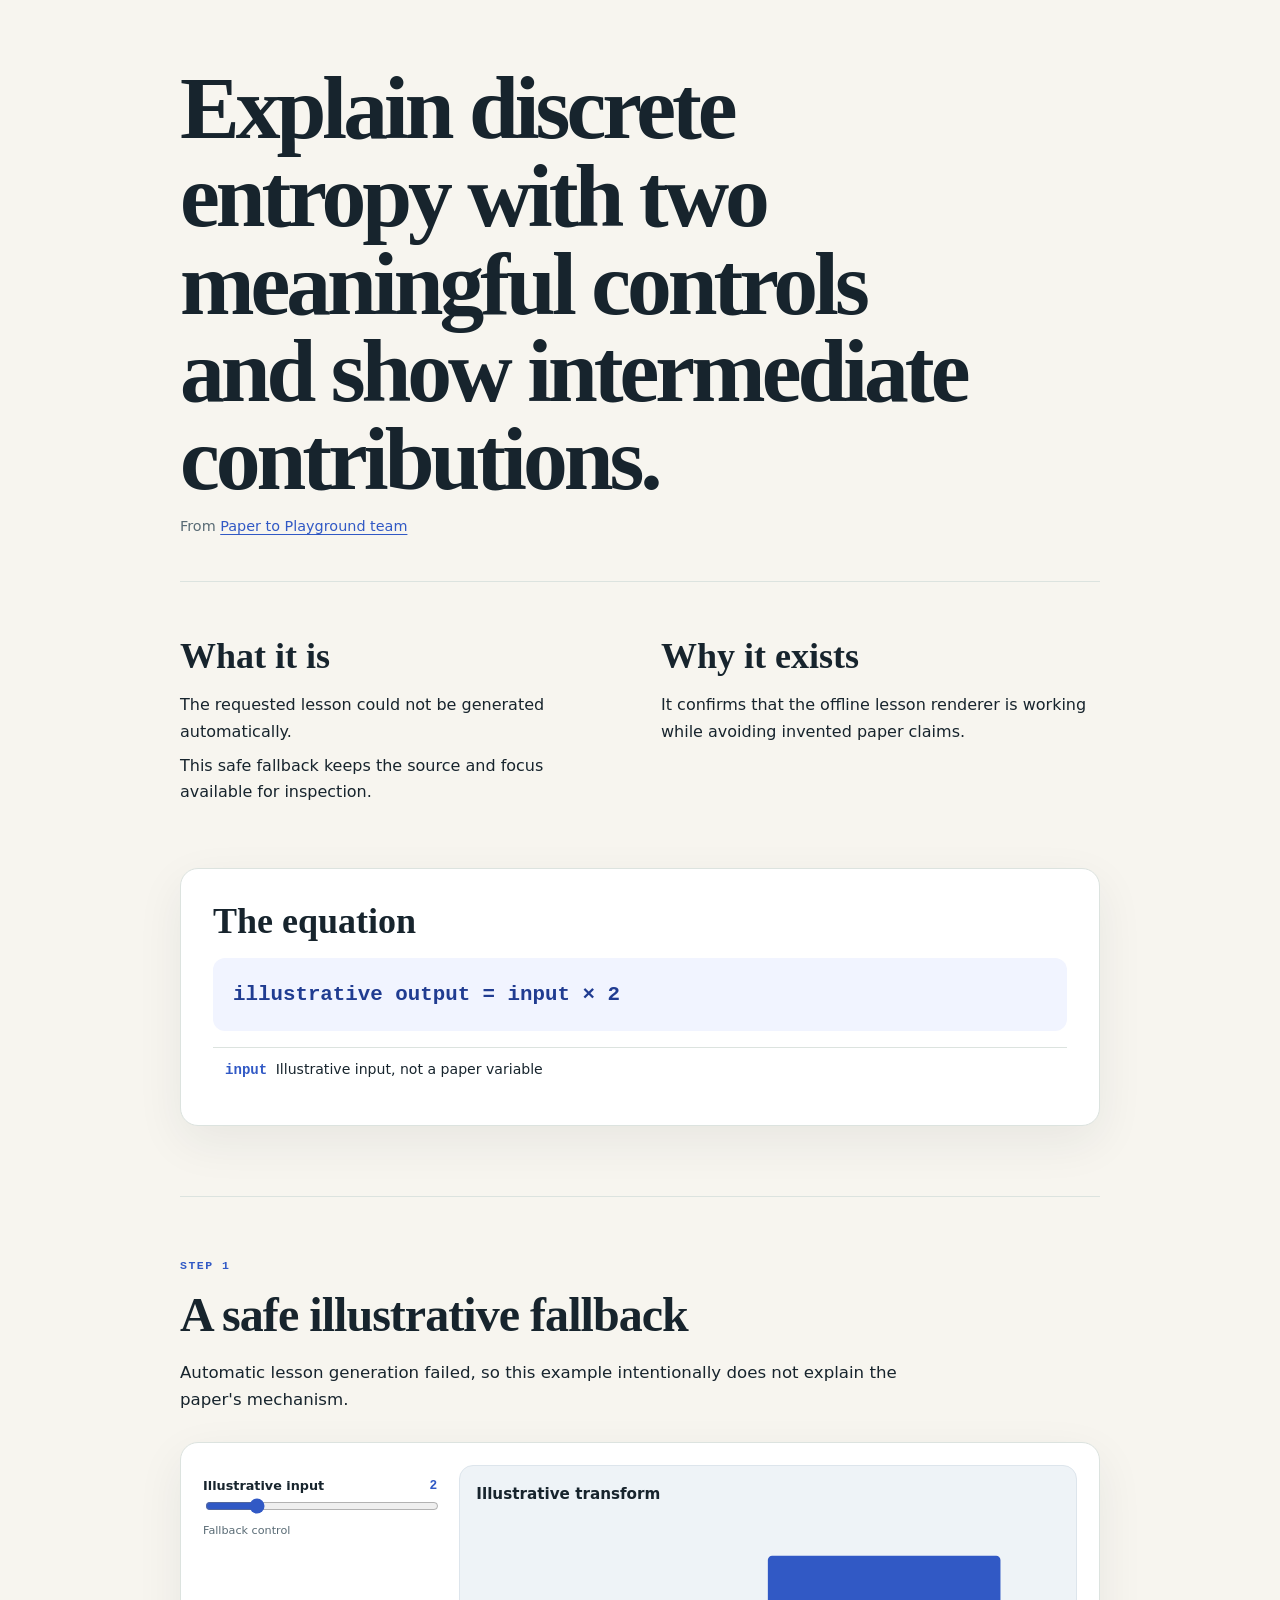
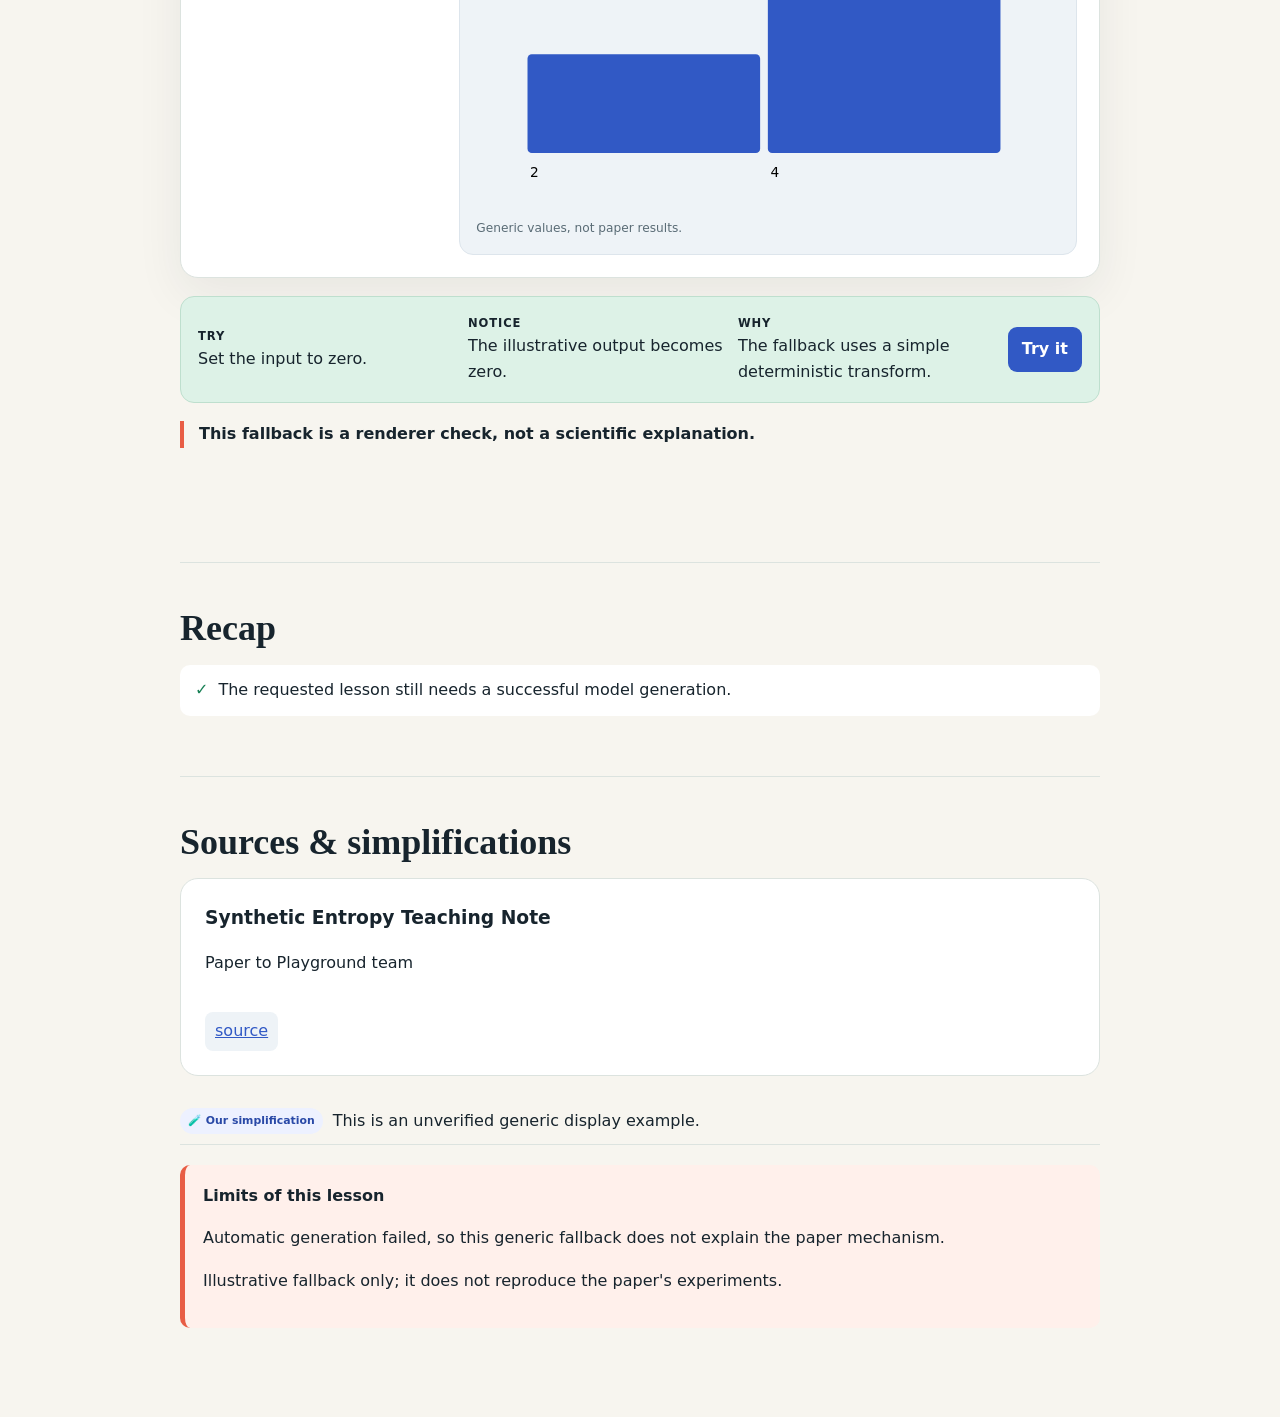
==== commit 304f53de: "redesign generated pages as explorable lessons" ====
--- a/examples/index.html
+++ b/examples/index.html
@@ -2,547 +2,48 @@
 <html lang="en">
 <head>
   <meta charset="utf-8">
-  <meta name="viewport" content="width=device-width, initial-scale=1">
-  <meta name="theme-color" content="#f6f7f2">
-  <meta name="description" content="A flexible, offline-ready presentation shell for interactive research papers.">
-  <title>Synthetic Entropy Teaching Note</title>
+  <meta name="viewport" content="width=device-width,initial-scale=1">
+  <meta name="theme-color" content="#f7f5ef">
+  <title>Explain discrete entropy with two meaningful controls and show intermediate contributions.</title>
   <style>
-    :root {
-      color-scheme: light;
-      --page: #f6f7f2;
-      --surface: #ffffff;
-      --surface-soft: #eef4f4;
-      --ink: #142536;
-      --muted: #536576;
-      --quiet: #728392;
-      --line: #dbe5e5;
-      --blue: #3159c5;
-      --blue-deep: #2444a2;
-      --teal: #087e80;
-      --coral: #f16f52;
-      --mint: #c9efdf;
-      --yellow: #ffe89a;
-      --shadow: 0 22px 66px rgba(21, 57, 75, .065);
-      --radius: 24px;
-    }
-    *, *::before, *::after { box-sizing: border-box; }
-    html { scroll-behavior: smooth; }
-    body {
-      margin: 0;
-      background: var(--page);
-      color: var(--ink);
-      font: 16px/1.62 Inter, ui-sans-serif, system-ui, -apple-system, BlinkMacSystemFont, "Segoe UI", sans-serif;
-      -webkit-font-smoothing: antialiased;
-    }
-    body::before {
-      content: "";
-      position: fixed;
-      inset: 0;
-      z-index: -1;
-      pointer-events: none;
-      background-image: radial-gradient(circle, rgba(49, 89, 197, .115) 1px, transparent 1px);
-      background-size: 24px 24px;
-      mask-image: linear-gradient(to bottom, rgba(0,0,0,.34), transparent 60%);
-    }
-    a { color: inherit; }
-    button { font: inherit; }
-    :focus-visible { outline: 3px solid var(--blue); outline-offset: 4px; }
-    ::selection { background: var(--mint); color: var(--ink); }
-    .shell { width: min(100% - 48px, 1280px); margin-inline: auto; }
-    .mono, .eyebrow, .section-number, .card-index, .tag, .slot-label, .meta-label {
-      font-family: ui-monospace, SFMono-Regular, Menlo, Consolas, monospace;
-    }
-    .eyebrow, .section-number, .card-index, .slot-label {
-      font-size: .7rem;
-      font-weight: 750;
-      letter-spacing: .145em;
-      text-transform: uppercase;
-    }
-    .site-header {
-      position: relative;
-      z-index: 10;
-      background: rgba(255, 255, 255, .74);
-      border-bottom: 1px solid var(--line);
-      backdrop-filter: blur(14px);
-    }
-    .header-inner {
-      min-height: 76px;
-      display: flex;
-      align-items: center;
-      gap: 34px;
-    }
-    .brand {
-      display: inline-flex;
-      align-items: center;
-      gap: 12px;
-      color: var(--ink);
-      text-decoration: none;
-      flex: none;
-    }
-    .brand-mark {
-      position: relative;
-      display: grid;
-      place-items: center;
-      width: 38px;
-      height: 38px;
-      border-radius: 12px;
-      background: var(--blue);
-      color: #fff;
-      font-size: 1.28rem;
-      line-height: 1;
-      font-weight: 800;
-      letter-spacing: -.09em;
-      box-shadow: 0 7px 16px rgba(49, 89, 197, .2);
-    }
-    .brand-mark::after {
-      content: "";
-      position: absolute;
-      width: 8px;
-      height: 8px;
-      border-radius: 50%;
-      background: var(--coral);
-      top: -3px;
-      right: -3px;
-    }
-    .brand-name { display: grid; font-size: .95rem; font-weight: 800; line-height: 1.06; letter-spacing: -.045em; }
-    .brand-name span:last-child { color: var(--blue); }
-    .header-nav { display: flex; align-items: center; gap: 30px; margin-left: auto; }
-    .header-nav a { color: var(--muted); font-size: .79rem; font-weight: 650; text-decoration: none; transition: color .2s; }
-    .header-nav a:hover { color: var(--blue); }
-    .header-note {
-      margin-left: 14px;
-      display: inline-flex;
-      align-items: center;
-      gap: 7px;
-      white-space: nowrap;
-      border: 1px solid #ccd8f6;
-      border-radius: 999px;
-      padding: 7px 12px;
-      color: var(--blue);
-      background: #f4f6ff;
-      font-size: .68rem;
-      font-weight: 800;
-      letter-spacing: .055em;
-      text-transform: uppercase;
-    }
-    .status-dot { width: 7px; height: 7px; border-radius: 50%; background: var(--blue); }
-    .hero { position: relative; overflow: hidden; padding: 79px 0 78px; }
-    .hero::before {
-      content: "";
-      position: absolute;
-      width: min(44vw, 610px);
-      aspect-ratio: 1;
-      border-radius: 50%;
-      right: -7%;
-      top: -39%;
-      background: radial-gradient(circle at 36% 41%, #dce8fb 0 32%, #bfe9e0 32% 44%, #f9e59e 44% 49%, transparent 49% 100%);
-      opacity: .85;
-      filter: blur(.2px);
-      pointer-events: none;
-    }
-    .hero::after {
-      content: "";
-      position: absolute;
-      right: 13%;
-      bottom: 34px;
-      width: 16px;
-      height: 16px;
-      border-radius: 50%;
-      background: var(--coral);
-      box-shadow: 42px -38px 0 -5px var(--teal), -75px -4px 0 -4px var(--blue);
-      pointer-events: none;
-    }
-    .hero-content { position: relative; z-index: 1; max-width: 830px; }
-    .placeholder-marker {
-      display: inline-flex;
-      align-items: center;
-      width: fit-content;
-      border: 1px dashed #de987f;
-      border-radius: 999px;
-      padding: 5px 10px;
-      background: #fff3ed;
-      color: #a74731;
-      font: 750 .63rem ui-monospace, SFMono-Regular, Menlo, Consolas, monospace;
-      letter-spacing: .09em;
-      text-transform: uppercase;
-      white-space: nowrap;
-    }
-    .eyebrow { color: var(--blue); display: inline-flex; align-items: center; gap: 12px; }
-    .eyebrow::before { content: ""; width: 26px; height: 2px; background: var(--coral); }
-    h1, h2, h3, p { margin-top: 0; }
-    h1 {
-      max-width: 920px;
-      margin: 25px 0 22px;
-      font-size: clamp(3.65rem, 7.6vw, 7.8rem);
-      font-weight: 700;
-      line-height: .98;
-      letter-spacing: -.082em;
-    }
-    h1 em { color: var(--blue); font-family: Georgia, "Times New Roman", serif; font-weight: 400; letter-spacing: -.075em; }
-    #paper-title[data-empty="true"],
-    #paper-summary[data-empty="true"] {
-      border: 2px dashed #de987f;
-      border-radius: 18px;
-      background: rgba(255, 246, 241, .72);
-      padding: 17px 20px 22px;
-    }
-    #paper-title[data-empty="true"] { margin-top: 24px; margin-bottom: 16px; }
-    #paper-summary[data-empty="true"] { padding-top: 15px; padding-bottom: 16px; }
-    #paper-title[data-empty="true"]::before,
-    #paper-summary[data-empty="true"]::before {
-      display: table;
-      border: 1px dashed #de987f;
-      border-radius: 999px;
-      padding: 5px 10px;
-      background: #fff3ed;
-      color: #a74731;
-      font: 750 .63rem ui-monospace, SFMono-Regular, Menlo, Consolas, monospace;
-      letter-spacing: .09em;
-      text-transform: uppercase;
-      white-space: nowrap;
-    }
-    #paper-title[data-empty="true"]::before { content: "PLACEHOLDER · PAPER TITLE"; margin-bottom: 17px; }
-    #paper-summary[data-empty="true"]::before { content: "PLACEHOLDER · PAPER SUMMARY"; margin-bottom: 12px; }
-    .hero-summary { max-width: 650px; color: var(--muted); font-size: clamp(1.07rem, 1.6vw, 1.25rem); line-height: 1.72; }
-    .hero-actions { display: flex; flex-wrap: wrap; align-items: center; gap: 12px; margin-top: 29px; }
-    .button {
-      display: inline-flex;
-      align-items: center;
-      justify-content: center;
-      gap: 12px;
-      min-height: 47px;
-      border-radius: 11px;
-      padding: 0 19px;
-      text-decoration: none;
-      font-size: .83rem;
-      font-weight: 800;
-      border: 1px solid var(--line);
-      background: var(--surface);
-      color: var(--ink);
-      transition: transform .2s, box-shadow .2s, background .2s;
-    }
-    .button:hover { transform: translateY(-2px); box-shadow: 0 8px 18px rgba(21, 57, 75, .09); }
-    .button.primary { background: var(--blue); border-color: var(--blue); color: #fff; box-shadow: 0 9px 20px rgba(49, 89, 197, .16); }
-    .button.primary:hover { background: var(--blue-deep); }
-    .paper-ribbon {
-      position: relative;
-      z-index: 1;
-      display: flex;
-      align-items: stretch;
-      gap: 0;
-      margin-top: 60px;
-      border: 1px solid var(--line);
-      border-radius: 17px;
-      overflow: hidden;
-      background: rgba(255, 255, 255, .84);
-      box-shadow: var(--shadow);
-    }
-    .paper-ribbon[data-empty="true"] { border-style: dashed; border-color: #d9a191; }
-    .paper-ribbon .placeholder-marker { margin-bottom: 8px; }
-    .ribbon-item { min-width: 0; flex: 1; padding: 15px 21px; border-right: 1px solid var(--line); }
-    .ribbon-item:last-child { border-right: 0; }
-    .meta-label { display: block; color: var(--quiet); font-size: .62rem; letter-spacing: .13em; margin-bottom: 2px; text-transform: uppercase; }
-    .ribbon-item strong { font-size: .79rem; font-weight: 750; color: var(--ink); overflow-wrap: anywhere; }
-    .content-section { padding: 82px 0; border-top: 1px solid var(--line); }
-    .section-head { display: grid; grid-template-columns: 173px minmax(0, 1fr); gap: 18px; align-items: baseline; margin-bottom: 32px; }
-    .section-number { color: var(--teal); }
-    .section-head h2 { margin: 0; font-size: clamp(2.15rem, 4.2vw, 4.35rem); line-height: 1.05; letter-spacing: -.065em; font-weight: 680; }
-    .section-head h2 em { color: var(--blue); font: italic 400 1em Georgia, serif; }
-    .section-intro { color: var(--muted); max-width: 690px; margin: 9px 0 0; font-size: .93rem; }
-    .surface {
-      background: var(--surface);
-      border: 1px solid var(--line);
-      border-radius: var(--radius);
-      box-shadow: var(--shadow);
-    }
-    .idea-surface { padding: clamp(27px, 4vw, 48px); position: relative; overflow: hidden; }
-    .idea-surface::after { content: "✦"; position: absolute; right: 25px; top: -55px; color: #e5f0ed; font-size: 13rem; line-height: 1; pointer-events: none; }
-    .slot { position: relative; }
-    .slot[data-empty="true"] { display: grid; align-content: center; justify-items: start; }
-    .slot[data-empty="true"] .placeholder-marker { margin-bottom: 14px; }
-    .slot-label { display: inline-flex; align-items: center; gap: 8px; color: var(--teal); margin-bottom: 15px; }
-    .slot-label::before { content: ""; width: 8px; height: 8px; border-radius: 50%; background: var(--coral); }
-    .empty-title { max-width: 650px; font-size: clamp(1.45rem, 2.6vw, 2.45rem); line-height: 1.18; letter-spacing: -.045em; margin-bottom: 10px; }
-    .empty-desc { max-width: 620px; color: var(--muted); font-size: .92rem; line-height: 1.73; margin: 0; }
-    .idea-surface .slot { min-height: 168px; }
-    .idea-surface .slot[data-empty="true"] { min-height: 190px; padding: 24px; border: 1px dashed #d9a191; border-radius: 18px; background: #fffaf8; }
-    .experience-section { background: linear-gradient(180deg, #f0f7f4 0%, #f6f7f2 100%); }
-    .stage {
-      min-height: 500px;
-      position: relative;
-      isolation: isolate;
-      overflow: visible;
-      background: var(--surface);
-      border: 1px solid #cbdedb;
-      border-radius: 30px;
-      box-shadow: 0 31px 85px rgba(11, 77, 81, .075);
-    }
-    .stage::before {
-      content: "";
-      position: absolute;
-      inset: 0;
-      z-index: -1;
-      border-radius: inherit;
-      background: radial-gradient(circle at 83% 20%, rgba(201,239,223,.45), transparent 26%),
-                  radial-gradient(circle at 14% 80%, rgba(221,232,255,.38), transparent 30%);
-      pointer-events: none;
-    }
-    .stage-topline { display: flex; align-items: center; justify-content: space-between; gap: 16px; flex-wrap: wrap; padding: 17px 24px; border-bottom: 1px solid var(--line); }
-    .stage-topline .slot-label { margin: 0; }
-    .stage-topline .note { color: var(--quiet); font-size: .68rem; }
-    .stage-tools { display: flex; align-items: center; gap: 15px; }
-    .expand-button {
-      display: inline-flex;
-      align-items: center;
-      justify-content: center;
-      gap: 8px;
-      min-height: 37px;
-      padding: 0 12px;
-      border: 1px solid #cbd7f2;
-      border-radius: 9px;
-      background: #f4f6ff;
-      color: var(--blue);
-      font: 750 .71rem ui-sans-serif, system-ui, sans-serif;
-      cursor: pointer;
-      transition: background .2s, border-color .2s, transform .2s;
-    }
-    .expand-button:hover { background: #e9eeff; border-color: var(--blue); transform: translateY(-1px); }
-    .expand-icon { font-size: 1.1rem; line-height: 1; }
-    body.has-expanded-stage { overflow: hidden; }
-    #interaction-stage:fullscreen,
-    #interaction-stage.is-expanded {
-      display: flex;
-      flex-direction: column;
-      width: 100%;
-      height: 100dvh;
-      min-height: 0;
-      margin: 0;
-      border: 0;
-      border-radius: 0;
-      background: var(--surface);
-      box-shadow: none;
-      overflow: auto;
-    }
-    #interaction-stage.is-expanded { position: fixed; inset: 0; z-index: 1000; }
-    #interaction-stage:fullscreen #interactive-content,
-    #interaction-stage.is-expanded #interactive-content { flex: 1 1 auto; min-height: 0; }
-    #interaction-stage:fullscreen #interactive-content[data-empty="true"],
-    #interaction-stage.is-expanded #interactive-content[data-empty="true"] { min-height: 0; }
-    #interactive-content[data-empty="true"] { min-height: 390px; margin: 18px; padding: clamp(30px, 5vw, 70px); align-content: center; border: 1px dashed #d9a191; border-radius: 19px; background: rgba(255, 250, 248, .62); }
-    #interactive-content[data-empty="true"]::after {
-      content: "";
-      position: absolute;
-      right: 8%;
-      top: 50%;
-      transform: translateY(-50%);
-      width: 200px;
-      height: 200px;
-      border: 2px solid rgba(49, 89, 197, .13);
-      border-radius: 44px;
-      rotate: 15deg;
-      pointer-events: none;
-      box-shadow: 0 0 0 34px rgba(49, 89, 197, .035), 0 0 0 68px rgba(8, 126, 128, .025);
-    }
-    #interactive-content .empty-title { max-width: 550px; font-size: clamp(2.2rem, 4vw, 4.25rem); }
-    #interactive-content .empty-title em { color: var(--blue); font: italic 400 1em Georgia, serif; }
-    .stage-bottomline { display: flex; justify-content: space-between; gap: 20px; padding: 14px 24px; border-top: 1px solid var(--line); color: var(--quiet); font-size: .67rem; }
-    .tag { display: inline-flex; border: 1px solid #cde4df; color: var(--teal); background: #eef9f4; border-radius: 999px; padding: 4px 9px; font-size: .61rem; text-transform: uppercase; letter-spacing: .06em; }
-    .content-slot { padding: clamp(25px, 3.4vw, 39px); }
-    .content-slot[data-empty="true"] { min-height: 230px; border-style: dashed; border-color: #d9a191; background: #fffdfa; }
-    .card-index { color: var(--coral); display: block; margin-bottom: 24px; }
-    .page-footer { display: flex; align-items: center; justify-content: space-between; gap: 20px; padding: 29px 0 44px; border-top: 1px solid var(--line); color: var(--quiet); font-size: .73rem; }
-    .page-footer strong { color: var(--ink); }
-    .page-footer a { text-decoration: none; color: var(--blue); font-weight: 750; }
-    .page-footer a:hover { text-decoration: underline; }
-    @media (max-width: 900px) {
-      .hero::before { right: -20%; opacity: .55; }
-      .section-head { grid-template-columns: 1fr; gap: 10px; }
-    }
-    @media (max-width: 700px) {
-      .shell { width: min(100% - 32px, 1280px); }
-      .header-inner { min-height: 68px; }
-      .header-nav { display: none; }
-      .header-note { margin-left: auto; }
-      .hero { padding: 58px 0 60px; }
-      .hero::before { width: 450px; top: -250px; right: -250px; opacity: .35; }
-      .hero::after { display: none; }
-      h1 { font-size: clamp(3.3rem, 12vw, 5.5rem); }
-      .paper-ribbon { margin-top: 42px; display: block; }
-      .ribbon-item { border-right: 0; border-bottom: 1px solid var(--line); }
-      .ribbon-item:last-child { border-bottom: 0; }
-      .content-section { padding: 62px 0; }
-      .stage { min-height: 380px; }
-      #interactive-content[data-empty="true"] { min-height: 320px; padding: 30px; }
-      #interactive-content[data-empty="true"]::after { width: 110px; height: 110px; right: 0; top: 23%; opacity: .45; }
-      .stage-bottomline { flex-wrap: wrap; }
-      .page-footer { flex-wrap: wrap; }
-    }
-    @media (max-width: 420px) {
-      .header-note { font-size: .57rem; padding: 6px 8px; }
-      .brand-name { font-size: .83rem; }
-      h1 { font-size: 3.23rem; }
-      .button { width: 100%; }
-      .stage-topline { padding: 15px 18px; }
-      .stage-topline .note { display: none; }
-      .stage-bottomline { padding: 14px 18px; }
-    }
-    @media (prefers-reduced-motion: reduce) {
-      *, *::before, *::after { scroll-behavior: auto !important; transition-duration: .01ms !important; animation-duration: .01ms !important; }
-    }
-    /* Paper-specific styles can be inserted below. Keep the shell neutral to the interaction type. */
-  </style>
-  <style>
-    body[data-palette="ocean"]{--blue:#007c91;--blue-deep:#005b6b;--teal:#168aad;--coral:#ff7f51;--mint:#cdeff2;--yellow:#ffe5a5}
-    body[data-palette="forest"]{--blue:#27745a;--blue-deep:#185541;--teal:#40916c;--coral:#e07a5f;--mint:#d8f3dc;--yellow:#f2cc8f}
-    body[data-palette="sunset"]{--blue:#b84c65;--blue-deep:#87354a;--teal:#3d7f86;--coral:#f28482;--mint:#d8ece7;--yellow:#f6bd60}
-    body[data-palette="violet"]{--blue:#6d4bc3;--blue-deep:#51349a;--teal:#447c89;--coral:#df6c8d;--mint:#e3daf7;--yellow:#ffe29a}
-    body[data-palette="graphite"]{--blue:#30343b;--blue-deep:#181a1e;--teal:#59636d;--coral:#e45756;--mint:#e3e5e7;--yellow:#f3d98b}
-    .generated-grid{display:grid;grid-template-columns:minmax(230px,.72fr) minmax(0,1.55fr);gap:24px;align-items:start}.generated-grid.controls_top{grid-template-columns:1fr}.generated-grid.full_canvas{grid-template-columns:1fr}.generated-grid.full_canvas .control-panel{display:grid;grid-template-columns:repeat(auto-fit,minmax(190px,1fr));gap:12px}.generated-grid.split_canvas{grid-template-columns:1fr 1fr}.control-panel{padding:20px;border-radius:18px;background:var(--surface-soft);border:1px solid var(--line)}.control-row{padding:11px 0;border-bottom:1px solid var(--line)}.control-row:last-child{border-bottom:0}.control-row label{display:block;font-size:.78rem;font-weight:800;margin-bottom:5px}.control-row input:not([type=checkbox]),.control-row select,.control-row textarea{width:100%;accent-color:var(--blue)}.control-value{color:var(--blue);font:700 .75rem ui-monospace,monospace}.control-help{color:var(--quiet);font-size:.7rem;margin-top:4px}.visual-panel{min-width:0}.view-tabs{display:flex;flex-wrap:wrap;gap:8px;margin-bottom:10px}.view-tab{border:1px solid var(--line);background:var(--surface);color:var(--muted);border-radius:999px;padding:7px 11px;font-size:.7rem;font-weight:750;cursor:pointer}.view-tab.active{background:var(--blue);border-color:var(--blue);color:#fff}.generated-visual{min-height:340px;border:1px solid var(--line);border-radius:18px;background:#fff;padding:12px;overflow:auto;color:#142536}.stage[data-component=matrix_lab] .generated-visual{background-image:linear-gradient(#edf1f4 1px,transparent 1px),linear-gradient(90deg,#edf1f4 1px,transparent 1px);background-size:28px 28px}.stage[data-component=distribution_lab] .generated-visual{background:linear-gradient(180deg,#fff,#f6f2ff)}.stage[data-component=network_flow] .generated-visual{background:radial-gradient(circle at 50% 45%,#f0faf5,#fff 65%)}.stage[data-component=parameter_sweep] .generated-visual{background:linear-gradient(180deg,#fff8f4,#fff)}.stage[data-component=custom_canvas] .generated-visual{min-height:480px}.generated-visual svg{display:block;width:100%;height:auto;max-height:520px}.visual-caption{color:var(--muted);font-size:.78rem;margin:9px 2px}.metrics{display:grid;grid-template-columns:repeat(auto-fit,minmax(120px,1fr));gap:9px}.metric{padding:11px;border-radius:12px;background:var(--surface-soft);border:1px solid var(--line)}.metric strong{display:block;color:var(--blue);font:750 1.05rem ui-monospace,monospace}.runtime-error{display:none;background:#ffe0dc;color:#8d2d22;border-radius:11px;padding:11px;margin-bottom:12px}.idea-layout{display:grid;gap:28px}.idea-layout.equation_first,.idea-layout.derivation{grid-template-columns:.9fr 1.1fr}.idea-layout.visual_first{grid-template-columns:1fr 1fr}.idea-equation{display:block;padding:20px;border-radius:15px;background:#f3f6ff;border:1px solid #dbe3fb;color:var(--blue-deep);font:650 clamp(.9rem,2vw,1.2rem)/1.6 ui-monospace,monospace;overflow:auto}.symbol-cloud{display:flex;flex-wrap:wrap;gap:8px;margin-top:15px}.symbol-token{padding:8px 10px;border:1px solid var(--line);border-radius:10px;background:var(--surface);font-size:.76rem}.symbol-token b{color:var(--blue);font-family:ui-monospace,monospace}.paper-figure{margin:18px 0 0;padding:12px;border:1px solid var(--line);border-radius:14px}.paper-figure img{max-width:100%;height:auto;border-radius:9px}.exploration-grid{display:grid;grid-template-columns:1fr 1fr;gap:14px}.exploration-grid.steps{grid-template-columns:1fr}.exploration-card{padding:20px;border:1px solid var(--line);border-radius:16px;background:var(--surface-soft)}.exploration-card button{border:0;border-radius:9px;background:var(--blue);color:#fff;padding:9px 13px;font-weight:800;cursor:pointer}.context-grid{display:grid;grid-template-columns:1.3fr .7fr;gap:22px}.claim-row{display:grid;grid-template-columns:auto 1fr;gap:10px;padding:10px 0;border-bottom:1px solid var(--line)}.claim-badge{display:inline-flex;height:fit-content;border-radius:999px;padding:4px 8px;background:#eef2ff;color:var(--blue);font:700 .6rem ui-monospace,monospace;text-transform:uppercase}.limit-box{padding:18px;border-left:6px solid var(--coral);background:#fff6f1;border-radius:12px}.reference-list{font-size:.76rem;color:var(--muted)}.generated-table{width:100%;border-collapse:collapse}.generated-table td,.generated-table th{padding:8px;border-bottom:1px solid #e1e7e8;text-align:left}.generated-table th{font-size:.7rem;text-transform:uppercase;color:#536576}.flash{animation:generated-flash 1s}@keyframes generated-flash{50%{outline:6px solid rgba(241,111,82,.45)}}
-    .exploration-grid.steps{grid-template-columns:1fr}.exploration-grid.steps .exploration-card{border-left:6px solid var(--blue)}.exploration-grid.challenges .exploration-card{background:#fff8f4;border-color:#f3c2b5}.exploration-grid.compare .exploration-card:nth-child(odd){background:#f3f6ff}.context-grid.source_map .claim-row{border:1px solid var(--line);border-radius:12px;margin-bottom:9px;padding:12px}.context-grid.annotated_notes{grid-template-columns:1fr}.context-grid.annotated_notes .claim-row{border-left:4px solid var(--blue);padding-left:14px}
-    @media(max-width:760px){.generated-grid,.generated-grid.split_canvas,.idea-layout.equation_first,.idea-layout.derivation,.idea-layout.visual_first,.context-grid,.exploration-grid{grid-template-columns:1fr}}
+    :root{--paper:#f7f5ef;--card:#fff;--ink:#17242d;--muted:#596b75;--line:#dce3df;--accent:#3159c5;--accent2:#e85d45;--soft:#eef3f7;--mint:#ddf2e7;--radius:18px;--shadow:0 16px 48px rgba(28,48,58,.07)}
+    *{box-sizing:border-box}html{scroll-behavior:smooth}body{margin:0;background:var(--paper);color:var(--ink);font:16px/1.65 Inter,ui-sans-serif,system-ui,-apple-system,BlinkMacSystemFont,"Segoe UI",sans-serif;-webkit-font-smoothing:antialiased}button,input,select,textarea{font:inherit}button{cursor:pointer}:focus-visible{outline:3px solid var(--accent);outline-offset:3px}.lesson{width:min(100% - 36px,920px);margin:auto;padding:64px 0 90px}.lesson-header{padding-bottom:42px;border-bottom:1px solid var(--line)}h1{max-width:820px;margin:0 0 12px;font:700 clamp(2.5rem,7vw,5.8rem)/.98 Georgia,serif;letter-spacing:-.045em}.source-line{margin:0;color:var(--muted);font-size:.9rem}.source-line a{color:var(--accent);text-underline-offset:3px}.opening{display:grid;grid-template-columns:1fr 1fr;gap:42px;padding:54px 0}.opening h2,.equation-section h2,.recap h2,.sources h2{font:650 clamp(1.55rem,3vw,2.25rem)/1.15 Georgia,serif;margin:0 0 15px}.opening p{margin:.5em 0}.equation-section{padding:32px;border:1px solid var(--line);border-radius:var(--radius);background:var(--card);box-shadow:var(--shadow)}.equation{overflow:auto;padding:20px;margin:16px 0;background:#f1f4ff;border-radius:12px;color:#203c91;font:650 clamp(.95rem,2vw,1.3rem)/1.6 ui-monospace,SFMono-Regular,Menlo,monospace}.symbols{display:grid;grid-template-columns:repeat(auto-fit,minmax(210px,1fr));gap:8px}.symbol{padding:10px 12px;border-top:1px solid var(--line);font-size:.88rem}.symbol b{color:var(--accent);font-family:ui-monospace,monospace}.steps{counter-reset:lesson-step;margin-top:70px}.lesson-step{counter-increment:lesson-step;padding:54px 0;border-top:1px solid var(--line)}.step-kicker{color:var(--accent);font:750 .72rem/1 ui-monospace,monospace;text-transform:uppercase;letter-spacing:.13em}.step-kicker::after{content:" " counter(lesson-step)}.lesson-step h2{max-width:760px;margin:12px 0 18px;font:650 clamp(1.8rem,4vw,3rem)/1.08 Georgia,serif;letter-spacing:-.02em}.step-copy{max-width:720px;font-size:1.04rem}.step-copy p{margin:.7em 0}.activity{margin:28px 0 18px;padding:22px;border-radius:var(--radius);background:var(--card);border:1px solid var(--line);box-shadow:var(--shadow)}.activity-grid{display:grid;grid-template-columns:minmax(190px,.55fr) minmax(0,1.45fr);gap:22px}.controls:empty{display:none}.activity-grid:has(.controls:empty){grid-template-columns:1fr}.control{padding:10px 0;border-bottom:1px solid var(--line)}.control:last-child{border:0}.control label{display:flex;justify-content:space-between;gap:10px;font-size:.8rem;font-weight:750}.control small{display:block;color:var(--muted);font-size:.7rem}.control input:not([type=checkbox]),.control select{width:100%;accent-color:var(--accent)}.control-value{color:var(--accent);font-family:ui-monospace,monospace}.editor-grid{display:grid;gap:5px;margin-top:8px}.editor-grid input{min-width:0;padding:7px;border:1px solid var(--line);border-radius:7px}.distribution-row{display:grid;grid-template-columns:1fr 48px;gap:7px;align-items:center}.figures{display:grid;gap:16px}.figure{min-width:0;padding:16px;border-radius:14px;background:var(--soft);border:1px solid #dde5ec}.figure h3{margin:0 0 10px;font-size:.95rem}.figure svg{display:block;width:100%;height:auto;max-height:420px}.caption{margin:9px 0 0;color:var(--muted);font-size:.76rem}.readouts{display:grid;grid-template-columns:repeat(auto-fit,minmax(110px,1fr));gap:8px}.readout{padding:12px;background:#fff;border:1px solid var(--line);border-radius:10px}.readout b{display:block;color:var(--accent);font:700 1.05rem ui-monospace,monospace}.live-equation{padding:17px;background:#fff;border-radius:10px;font-family:ui-monospace,monospace;overflow:auto}.flow{display:flex;align-items:center;gap:7px;overflow:auto;padding:18px 4px}.flow-node{min-width:105px;padding:13px;text-align:center;background:#fff;border:1px solid var(--line);border-radius:11px}.flow-node b{display:block;color:var(--accent);font-family:ui-monospace,monospace}.arrow{color:var(--muted);white-space:nowrap}.compare{display:grid;grid-template-columns:1fr 1fr;gap:12px}.compare-side{padding:12px;background:#fff;border-radius:11px}.compare-side h4{margin:0 0 7px}.walk-controls{display:flex;justify-content:space-between;align-items:center;gap:10px}.walk-controls button,.guide button{border:0;border-radius:9px;background:var(--accent);color:#fff;padding:9px 14px;font-weight:750}.guide{display:grid;grid-template-columns:1fr 1fr 1fr auto;gap:14px;align-items:center;margin-top:16px;padding:17px;border-radius:14px;background:var(--mint);border:1px solid #bedfce}.guide strong{display:block;font-size:.72rem;text-transform:uppercase;letter-spacing:.08em}.takeaway{margin:18px 0 0;padding-left:15px;border-left:4px solid var(--accent2);font-weight:700}.paper-figure{margin:20px 0;padding:12px;border:1px solid var(--line);border-radius:12px}.paper-figure img{max-width:100%;border-radius:8px}.paper-figure figcaption{font-size:.78rem;color:var(--muted)}.recap,.sources{margin-top:60px;padding-top:45px;border-top:1px solid var(--line)}.recap ul{padding:0;list-style:none}.recap li{margin:8px 0;padding:12px 15px;background:var(--card);border-radius:10px}.recap li::before{content:"✓";color:#188055;font-weight:900;margin-right:10px}.paper-card{padding:24px;background:var(--card);border:1px solid var(--line);border-radius:var(--radius)}.paper-card h3{margin:0 0 8px}.metadata{display:grid;grid-template-columns:repeat(auto-fit,minmax(190px,1fr));gap:12px;margin:18px 0}.metadata div{font-size:.82rem}.metadata b{display:block;color:var(--muted);font-size:.68rem;text-transform:uppercase;letter-spacing:.07em}.links{display:flex;flex-wrap:wrap;gap:8px}.links a{padding:6px 10px;border-radius:8px;background:var(--soft);color:var(--accent)}.claims{margin-top:22px}.claim{display:grid;grid-template-columns:auto 1fr;gap:10px;padding:10px 0;border-bottom:1px solid var(--line)}.badge{height:max-content;padding:4px 8px;border-radius:999px;background:#edf1ff;color:#2949a7;font-size:.68rem;font-weight:750}.limitation{margin-top:20px;padding:18px;background:#fff0eb;border-left:5px solid var(--accent2);border-radius:10px}.references{font-size:.8rem;color:var(--muted)}.runtime-error{display:none;padding:12px;background:#ffe0db;color:#8b281d;border-radius:9px}.flash{animation:flash 1s}@keyframes flash{50%{outline:6px solid rgba(49,89,197,.25)}}
+    @media(max-width:720px){.lesson{padding-top:38px}.opening,.activity-grid,.guide{grid-template-columns:1fr}.compare{grid-template-columns:1fr}.guide button{width:100%}}
   </style>
 </head>
-<body>
-  <!-- Generator contract: replace content inside data-slot regions and remove data-empty.
-       Add paper-specific CSS/JS only at the marked insertion points. Keep assets inline for offline use. -->
-  <header class="site-header">
-    <div class="shell header-inner">
-      <a class="brand" href="#top" aria-label="Paper to Playground home"><span class="brand-mark" aria-hidden="true">P</span><span class="brand-name"><span>paper to</span><span>playground</span></span></a>
-      <nav class="header-nav" aria-label="Page sections"><a href="#idea">The idea</a><a href="#experience">Experience</a><a href="#explore">Explore</a><a href="#context">Context</a></nav>
-      <span class="header-note"><span class="status-dot" aria-hidden="true"></span> Interactive research</span>
-    </div>
-  </header>
-  <main id="top">
-    <section class="hero" aria-labelledby="paper-title"><div class="shell">
-      <div class="hero-content">
-        <div class="eyebrow">PAPER TO PLAYGROUND <span style="color:var(--quiet)">/ STUDY SPACE</span></div>
-        <!-- Replace the title and summary for each paper. The markup may include emphasis. -->
-        <h1 id="paper-title" data-slot="title" data-empty="true">A paper,<br><em>opened up.</em></h1>
-        <p id="paper-summary" class="hero-summary" data-slot="summary" data-empty="true">An inviting place to understand a research idea by interacting with it. Each paper brings its own visual language and its own way to explore.</p>
-        <div class="hero-actions"><a class="button primary" href="#experience">Enter the experience <span aria-hidden="true">↗️</span></a><a class="button" href="#idea">Start with the idea <span aria-hidden="true">↓</span></a></div>
-      </div>
-      <div id="paper-meta" class="paper-ribbon" data-slot="paper-meta" data-empty="true" aria-label="Paper metadata">
-        <div class="ribbon-item"><span class="placeholder-marker">Placeholder · paper metadata</span><span class="meta-label">Paper</span><strong>Title and authors</strong></div>
-        <div class="ribbon-item"><span class="meta-label">Focus</span><strong>The question explored here</strong></div>
-        <div class="ribbon-item"><span class="meta-label">Source</span><strong>Section, equation, or figure</strong></div>
-      </div>
-    </div></section>
-    <section class="content-section" id="idea" aria-labelledby="idea-title"><div class="shell">
-      <div class="section-head"><span class="section-number">01 / ORIENTATION</span><div><h2 id="idea-title">The idea, <em>made clear.</em></h2><p class="section-intro">A concise explanation before the student starts experimenting.</p></div></div>
-      <div class="surface idea-surface"><div id="idea-content" class="slot" data-slot="idea" data-empty="true"><span class="placeholder-marker">Placeholder · idea and explanation</span><span class="slot-label">EXPLANATION REGION</span><h3 class="empty-title">Start with the mechanism that matters.</h3><p class="empty-desc">The generated explanation can use prose, an equation, a figure, an analogy, or any combination that serves this paper and audience.</p></div></div>
-    </div></section>
-    <section class="content-section experience-section" id="experience" aria-labelledby="experience-title"><div class="shell">
-      <div class="section-head"><span class="section-number">02 / INTERACT</span><div><h2 id="experience-title">Explore it <em>your way.</em></h2><p class="section-intro">The interaction belongs to the paper. The surrounding page leaves room for whatever teaches the idea best.</p></div></div>
-      <div class="stage" id="interaction-stage">
-        <div class="stage-topline"><span class="slot-label">INTERACTIVE CANVAS</span><div class="stage-tools"><span class="note mono">PAPER-SPECIFIC EXPERIENCE</span><button id="fullscreen-toggle" class="expand-button" type="button" aria-label="Expand interaction to full screen" aria-pressed="false"><span class="expand-icon" aria-hidden="true">⤢</span><span class="expand-label">Expand view</span></button></div></div>
-        <div id="interactive-content" class="slot" data-slot="interactive" data-empty="true" aria-label="Paper-specific interactive experience">
-          <span class="placeholder-marker">Placeholder · generated interaction</span>
-          <h3 class="empty-title">Anything worth <em>changing.</em></h3>
-          <p class="empty-desc">A 3D scene, map, simulation, graph, table, narrative interaction, numerical experiment, or something entirely different can live in this open region.</p>
-        </div>
-        <div class="stage-bottomline"><span>Interaction and visual representation are generated for this paper.</span><span class="tag">Open format</span></div>
-      </div>
-    </div></section>
-    <section class="content-section" id="explore" aria-labelledby="explore-title"><div class="shell">
-      <div class="section-head"><span class="section-number">03 / DISCOVER</span><div><h2 id="explore-title">What happens <em>if…?</em></h2><p class="section-intro">Guided investigations can be as simple or as rich as the paper calls for.</p></div></div>
-      <div id="explorations-content" class="surface content-slot slot" data-slot="explorations" data-empty="true"><span class="placeholder-marker">Placeholder · guided explorations</span><span class="card-index">GUIDED INVESTIGATIONS</span><h3 class="empty-title">Invite a useful discovery.</h3><p class="empty-desc">The generated paper experience can present explorations in any format: prompts, presets, challenges, comparisons, or a guided path through the interaction.</p></div>
-    </div></section>
-    <section class="content-section" id="context" aria-labelledby="context-title"><div class="shell">
-      <div class="section-head"><span class="section-number">04 / GROUNDED</span><div><h2 id="context-title">Keep the paper <em>in view.</em></h2><p class="section-intro">Show what comes from the source and where the teaching model simplifies it.</p></div></div>
-      <div id="context-content" class="surface content-slot slot" data-slot="context" data-empty="true"><span class="placeholder-marker">Placeholder · sources and limitations</span><span class="card-index">SOURCE, EVIDENCE & LIMITS</span><h3 class="empty-title">Trace the idea back. Name the simplification.</h3><p class="empty-desc">Paper identity, citations, supporting evidence, assumptions, and limitations can be arranged in whatever way makes this particular explanation clear.</p></div>
-    </div></section>
-  </main>
-  <footer class="shell page-footer"><span><strong>paper to playground</strong> &nbsp; / &nbsp; Research ideas you can explore.</span><span>Self-contained HTML · Offline-ready shell</span><a href="#top">Back to top ↑</a></footer>
-  <script>
-    (() => {
-      'use strict';
-      const stage = document.getElementById('interaction-stage');
-      const button = document.getElementById('fullscreen-toggle');
-      const label = button.querySelector('.expand-label');
-      let fallbackExpanded = false;
-
-      function isExpanded() {
-        return document.fullscreenElement === stage || fallbackExpanded;
-      }
-      function updateButton() {
-        const expanded = isExpanded();
-        button.setAttribute('aria-pressed', String(expanded));
-        button.setAttribute('aria-label', expanded ? 'Exit full screen interaction' : 'Expand interaction to full screen');
-        label.textContent = expanded ? 'Exit full screen' : 'Expand view';
-      }
-      function closeFallback() {
-        fallbackExpanded = false;
-        stage.classList.remove('is-expanded');
-        document.body.classList.remove('has-expanded-stage');
-        updateButton();
-        button.focus();
-      }
-      button.addEventListener('click', async () => {
-        if (document.fullscreenElement === stage) {
-          await document.exitFullscreen();
-          updateButton();
-          button.focus();
-          return;
-        }
-        if (fallbackExpanded) {
-          closeFallback();
-          return;
-        }
-        if (stage.requestFullscreen) {
-          try {
-            await stage.requestFullscreen();
-            updateButton();
-            return;
-          } catch (_) { /* The in-page expanded view remains available. */ }
-        }
-        fallbackExpanded = true;
-        stage.classList.add('is-expanded');
-        document.body.classList.add('has-expanded-stage');
-        updateButton();
-      });
-      document.addEventListener('fullscreenchange', updateButton);
-      document.addEventListener('keydown', (event) => {
-        if (event.key === 'Escape' && fallbackExpanded) closeFallback();
-      });
-      updateButton();
-    })();
-  </script>
-  <script>
-    (() => {
-      'use strict';
-      const SPEC={"plan":{"core_idea":"Explain discrete entropy with two meaningful controls and show intermediate contributions.","source_anchor":"selected source","prerequisites":[],"learning_outcomes":[{"outcome":"Explain discrete entropy with two meaningful controls and show intermediate contributions.","covered_by":["control:input","control:scale","view:0","exploration:1"]}],"key_insight_to_reveal":"How an input and scale change an illustrative output.","visual_idea":"A bar chart of the intermediate values.","controls_rationale":[{"id":"input","reveals":"Changes the illustrative input."},{"id":"scale","reveals":"Shows the effect of a display scale."}],"misconception":"This fallback is not a reconstruction of the paper.","simplifications":["A generic display transform is used because generation failed."],"figures":[]},"title":"Explain discrete entropy with two meaningful controls and show intermediate contributions.","citation":{"section":"","equation":"","figure_refs":[]},"intro":{"idea":"The requested mechanism could not be generated automatically.","why_it_matters":"The source and focus remain available for inspection.","key_equation":"illustrative output = input × scale"},"mechanism":{"kind":"conceptual_process","calculation_scope":"display_transform","source_anchor":"selected source","toy_model_notice":"Illustrative fallback only; it does not reproduce the paper's experiments."},"symbols":[{"symbol":"input","meaning":"Illustrative input, not a paper variable","source_anchor":"simplification"},{"symbol":"scale","meaning":"Illustrative display scale","source_anchor":"simplification"}],"controls":[{"id":"input","label":"Illustrative input","type":"slider","min":0,"max":10,"step":1,"default":2,"options":[],"rows":0,"cols":0,"help":"Fallback control","role":"paper_variable","paper_variable":"input"},{"id":"scale","label":"Display scale","type":"slider","min":0,"max":3,"step":0.25,"default":1,"options":[],"rows":0,"cols":0,"help":"Fallback display transform","role":"paper_variable","paper_variable":"scale"}],"compute":"function compute(p){const x=Number(p.input)||0,s=Number(p.scale)||0;return {values:{input:x,scale:s,output:x*s},series:{bars:[x,s,x*s]},matrices:{},notes:[]};}","views":[{"type":"bar","bind":"series.bars","title":"Fallback transform","x_label":"quantity","y_label":"value","caption":"Generic fallback values; not paper results."}],"custom_svg":"","intermediates":[{"key":"values.input","label":"Input","fmt":2},{"key":"values.output","label":"Output","fmt":2}],"explorations":[{"title":"Zero input","preset":{"input":0},"do":"Set input to zero.","observe":"The output becomes zero.","why":"The fallback uses multiplication.","expect":"r.values.output===0"},{"title":"Double scale","preset":{"input":2,"scale":2},"do":"Set both values to two.","observe":"The output becomes four.","why":"This is only a display transform.","expect":"r.values.output===4"}],"limitation":{"kind":"limitation","text":"Automatic generation failed, so this generic fallback does not explain the paper mechanism."},"claims":[{"text":"This is an unverified generic display example.","source":"simplification","anchor":""}],"tests":[{"name":"zero","inputs":{"input":0},"assert":"r.values.output===0"},{"name":"identity","inputs":{"input":3,"scale":1},"assert":"r.values.output===3"},{"name":"finite","inputs":{"input":10,"scale":3},"assert":"Number.isFinite(r.values.output)"}],"design":{"palette":"violet","accent":"","rationale":"","orientation":{"heading":"The idea, made clear.","intro":"Build intuition before experimenting.","formulation":"intuition_first"},"interaction":{"heading":"Explore the mechanism.","intro":"Change meaningful quantities and watch the mechanism respond.","component":"distribution_lab","layout":"controls_left","diagram":"bar"},"discover":{"heading":"What happens if…?","intro":"Use guided changes to reveal the key insight.","format":"cards"},"context":{"heading":"Keep the paper in view.","intro":"Separate source claims from teaching simplifications.","format":"ledger"}}},PAPER={"title":"Synthetic Entropy Teaching Note","authors":["Paper to Playground team"],"arxiv_id":"","version":"","dates":"","categories":"","journal_ref":"","license":"","urls":{"source":"https://example.org/synthetic-entropy-note"},"abstract":"","references":[],"figures":[],"mode":"supplied_excerpt"},EXTRA={"figures":[],"notices":[]},compute=(function compute(p){const x=Number(p.input)||0,s=Number(p.scale)||0;return {values:{input:x,scale:s,output:x*s},series:{bars:[x,s,x*s]},matrices:{},notes:[]};}),draw=(function draw(){return '<svg viewBox="0 0 600 320"></svg>'; });
-      const state={},setters={};let lastResult={},activeView=0;
-      const $=s=>document.querySelector(s),make=(tag,cls,text)=>{const n=document.createElement(tag);if(cls)n.className=cls;if(text!==undefined)n.textContent=text;return n};
-      const clone=x=>JSON.parse(JSON.stringify(x));
-      const at=(obj,key)=>String(key||'').split('.').reduce((v,k)=>v&&v[k],obj);
-      const fmt=(v,n=3)=>typeof v==='number'?(Number.isFinite(v)?Number(v.toFixed(n)).toString():String(v)):Array.isArray(v)?v.map(x=>fmt(x,n)).join(', '):String(v??'—');
-      const design=SPEC.design||{},orientation=design.orientation||{},interaction=design.interaction||{},discover=design.discover||{},context=design.context||{};
-      const desiredView=interaction.diagram==='custom_svg'||['process','vector','network'].includes(interaction.diagram)?'custom':interaction.diagram,chosenView=SPEC.views.findIndex(v=>v.type===desiredView);if(chosenView>=0)activeView=chosenView;
-      document.body.dataset.palette=design.palette||'research';if(design.accent)document.documentElement.style.setProperty('--blue',design.accent);
-      document.title=PAPER.title||SPEC.title;const paperTitle=$('#paper-title');paperTitle.textContent=SPEC.title||PAPER.title;paperTitle.dataset.empty='false';const summary=$('#paper-summary');summary.textContent=SPEC.intro.idea;summary.dataset.empty='false';
-      const meta=$('#paper-meta');meta.replaceChildren();meta.dataset.empty='false';
-      function ribbon(label,value){const item=make('div','ribbon-item');item.append(make('span','meta-label',label),make('strong','',value||'—'));return item}
-      meta.append(ribbon('Paper',[PAPER.title,PAPER.authors.slice(0,3).join(', ')].filter(Boolean).join(' · ')),ribbon('Focus',SPEC.plan.core_idea),ribbon('Source',[SPEC.citation.section,SPEC.citation.equation].filter(Boolean).join(' · ')||SPEC.plan.source_anchor));
-      Object.entries(PAPER.urls||{}).forEach(([name,url])=>{if(!url)return;const item=ribbon(name.toUpperCase(),'');const a=make('a','',url);a.href=url;a.rel='noopener noreferrer';item.querySelector('strong').replaceChildren(a);meta.append(item)});
-      function sectionCopy(id,block){const title=$('#'+id+'-title'),intro=title&&title.parentElement.querySelector('.section-intro');if(title)title.textContent=block.heading||title.textContent;if(intro)intro.textContent=block.intro||intro.textContent}
-      sectionCopy('idea',orientation);sectionCopy('experience',interaction);sectionCopy('explore',discover);sectionCopy('context',context);
-      const idea=$('#idea-content');idea.replaceChildren();idea.dataset.empty='false';const ideaLayout=make('div','idea-layout '+(orientation.formulation||'equation_first')),prose=make('div'),technical=make('div');prose.append(make('span','slot-label',(orientation.formulation||'explanation').replaceAll('_',' ')),make('h3','empty-title',SPEC.intro.idea),make('p','empty-desc',SPEC.intro.why_it_matters));technical.append(make('span','slot-label','key relationship'),make('code','idea-equation',SPEC.intro.key_equation));const cloud=make('div','symbol-cloud');SPEC.symbols.forEach(s=>{const token=make('span','symbol-token');token.append(make('b','',s.symbol+' '),document.createTextNode(s.meaning));cloud.append(token)});technical.append(cloud);if(orientation.formulation==='visual_first')ideaLayout.append(technical,prose);else ideaLayout.append(prose,technical);idea.append(ideaLayout);
-      EXTRA.figures.forEach(f=>{const fig=make('figure','paper-figure');if(f.data){const img=make('img');img.src=f.data;img.alt=f.caption;fig.append(img)}fig.append(make('figcaption','',`📄 Figure ${f.number}: ${f.caption} — ${f.role}`));idea.append(fig)});
-      const stage=$('#interaction-stage');stage.dataset.component=interaction.component||'custom_canvas';stage.querySelector('.stage-topline .slot-label').textContent=(interaction.component||'interactive canvas').replaceAll('_',' ');stage.querySelector('.stage-topline .note').textContent=((interaction.diagram||'custom')+' · '+(interaction.layout||'controls_left')).replaceAll('_',' ');const interactive=$('#interactive-content');interactive.replaceChildren();interactive.dataset.empty='false';interactive.className='content-slot '+(interaction.component||'custom_canvas');const err=make('div','runtime-error');err.id='runtime-error';const grid=make('div','generated-grid '+(interaction.layout||'controls_left')+' '+(interaction.component||'custom_canvas')),controls=make('aside','control-panel'),visualPanel=make('div','visual-panel'),tabs=make('div','view-tabs'),visual=make('div','generated-visual'),caption=make('p','visual-caption'),metrics=make('div','metrics');visual.id='generated-visual';visual.setAttribute('role','img');grid.append(controls,visualPanel);visualPanel.append(tabs,visual,caption,metrics);interactive.append(err,grid);
-      SPEC.controls.forEach(c=>{state[c.id]=clone(c.default);const row=make('div','control-row'),label=make('label','',c.label);label.htmlFor='control-'+c.id;row.append(label);let input;if(c.type==='select'){input=make('select');(c.options||[]).forEach(o=>{const op=make('option','',typeof o==='object'?o.label:o);op.value=typeof o==='object'?o.value:o;input.append(op)});input.value=c.default}else if(c.type==='toggle'){input=make('input');input.type='checkbox';input.checked=!!c.default}else if(c.type==='matrix'){input=make('textarea');input.rows=Math.max(2,c.rows||2);input.value=JSON.stringify(c.default)}else{input=make('input');input.type=c.type==='slider'?'range':'number';['min','max','step'].forEach(k=>{if(c[k]!==undefined)input[k]=c[k]});input.value=c.default;const value=make('span','control-value');value.id='value-'+c.id;row.append(value)}input.id='control-'+c.id;const read=()=>{if(c.type==='toggle')return input.checked;if(c.type==='matrix'){try{return JSON.parse(input.value)}catch(_){return state[c.id]}}if(c.type==='select')return input.value;return Number(input.value)};setters[c.id]=v=>{if(c.type==='toggle')input.checked=!!v;else input.value=c.type==='matrix'?JSON.stringify(v):v;state[c.id]=read()};input.addEventListener('input',()=>{state[c.id]=read();update()});row.append(input,make('div','control-help',c.help||''));controls.append(row)});
-      function svgBase(){const ns='http://www.w3.org/2000/svg',svg=document.createElementNS(ns,'svg');svg.setAttribute('viewBox','0 0 680 360');return [ns,svg]}
-      function numeric(value){if(Array.isArray(value))return value.flat(Infinity).filter(Number.isFinite);if(value&&typeof value==='object')return Object.values(value).flat(Infinity).filter(Number.isFinite);return Number.isFinite(value)?[value]:[]}
-      function bar(value){const [ns,svg]=svgBase(),nums=numeric(value),max=Math.max(1,...nums.map(Math.abs));nums.forEach((v,i)=>{const w=540/Math.max(1,nums.length),h=245*Math.abs(v)/max,r=document.createElementNS(ns,'rect'),t=document.createElementNS(ns,'text');r.setAttribute('x',75+i*w);r.setAttribute('y',300-h);r.setAttribute('width',Math.max(8,w-10));r.setAttribute('height',h);r.setAttribute('rx',5);r.setAttribute('fill','#3159c5');t.setAttribute('x',78+i*w);t.setAttribute('y',326);t.textContent=fmt(v,2);svg.append(r,t)});return svg}
-      function line(value){const [ns,svg]=svgBase(),nums=numeric(value),min=Math.min(0,...nums),max=Math.max(1,...nums),span=max-min||1,pts=nums.map((v,i)=>`${65+i*550/Math.max(1,nums.length-1)},${300-(v-min)*245/span}`).join(' '),poly=document.createElementNS(ns,'polyline');poly.setAttribute('points',pts);poly.setAttribute('fill','none');poly.setAttribute('stroke','#3159c5');poly.setAttribute('stroke-width','5');poly.setAttribute('stroke-linejoin','round');svg.append(poly);nums.forEach((v,i)=>{const c=document.createElementNS(ns,'circle');c.setAttribute('cx',65+i*550/Math.max(1,nums.length-1));c.setAttribute('cy',300-(v-min)*245/span);c.setAttribute('r',6);c.setAttribute('fill','#f16f52');svg.append(c)});return svg}
-      function heatmap(value){const [ns,svg]=svgBase(),matrix=Array.isArray(value)&&Array.isArray(value[0])?value:[numeric(value)],rows=matrix.length,cols=Math.max(1,...matrix.map(r=>r.length)),max=Math.max(1,...matrix.flat().map(v=>Math.abs(Number(v)||0)));matrix.forEach((row,i)=>row.forEach((v,j)=>{const r=document.createElementNS(ns,'rect'),t=document.createElementNS(ns,'text');r.setAttribute('x',80+j*520/cols);r.setAttribute('y',35+i*270/rows);r.setAttribute('width',510/cols);r.setAttribute('height',260/rows);r.setAttribute('fill',`hsl(224 58% ${94-55*Math.abs(v)/max}%)`);t.setAttribute('x',90+j*520/cols);t.setAttribute('y',62+i*270/rows);t.textContent=fmt(v,2);svg.append(r,t)}));return svg}
-      function table(value){const table=make('table','generated-table');if(Array.isArray(value)){value.forEach((row,i)=>{const tr=make('tr');(Array.isArray(row)?row:[row]).forEach(v=>tr.append(make('td','',fmt(v))));table.append(tr)})}else if(value&&typeof value==='object')Object.entries(value).forEach(([k,v])=>{const tr=make('tr');tr.append(make('th','',k),make('td','',fmt(v)));table.append(tr)});else{const tr=make('tr');tr.append(make('td','',fmt(value)));table.append(tr)}return table}
-      function renderView(){const view=SPEC.views[activeView]||SPEC.views[0],value=at(lastResult,view.bind);visual.replaceChildren();if(view.type==='custom'&&SPEC.custom_svg)visual.innerHTML=draw(clone(state),clone(lastResult));else if(view.type==='line')visual.append(line(value));else if(view.type==='heatmap')visual.append(heatmap(value));else if(view.type==='table')visual.append(table(value));else visual.append(bar(value));caption.textContent=view.caption||'';visual.setAttribute('aria-label',view.caption||view.title||'Interactive scientific view')}
-      SPEC.views.forEach((v,i)=>{const b=make('button','view-tab'+(i===activeView?' active':''),v.title||v.type);b.type='button';b.addEventListener('click',()=>{activeView=i;tabs.querySelectorAll('button').forEach((x,j)=>x.classList.toggle('active',j===i));renderView()});tabs.append(b)});
-      function update(){try{lastResult=compute(clone(state));err.style.display='none';SPEC.controls.forEach(c=>{const n=$('#value-'+c.id);if(n)n.textContent=' '+fmt(state[c.id])});renderView();metrics.replaceChildren();SPEC.intermediates.forEach(m=>{const card=make('div','metric');card.append(make('strong','',fmt(at(lastResult,m.key),m.fmt??3)),document.createTextNode(m.label));metrics.append(card)})}catch(e){err.textContent='The illustrative calculation could not update: '+e.message;err.style.display='block'}}
-      const explore=$('#explorations-content');explore.replaceChildren();explore.dataset.empty='false';const exGrid=make('div','exploration-grid '+(discover.format||'cards'));SPEC.explorations.forEach((x,i)=>{const card=make('article','exploration-card');card.append(make('span','card-index',`EXPLORATION ${i+1}`),make('h3','',x.title),make('p','',x.do),make('p','',`Observe: ${x.observe}`),make('p','',`Why: ${x.why}`));const b=make('button','',discover.format==='challenges'?'Run challenge':'Try it');b.addEventListener('click',()=>{Object.entries(x.preset||{}).forEach(([k,v])=>setters[k]&&setters[k](v));update();visual.classList.add('flash');setTimeout(()=>visual.classList.remove('flash'),1100);$('#interaction-stage').scrollIntoView({behavior:'smooth',block:'center'})});card.append(b);exGrid.append(card)});explore.append(exGrid);
-      const grounding=$('#context-content');grounding.replaceChildren();grounding.dataset.empty='false';const contextGrid=make('div','context-grid '+(context.format||'ledger')),ledger=make('div'),side=make('aside');SPEC.claims.forEach(c=>{const row=make('div','claim-row'),badge=make('span','claim-badge',c.source==='paper'?'From paper':c.source==='brief'?'From brief':'Simplification');row.append(badge,make('span','',c.text));ledger.append(row)});const limit=make('div','limit-box');limit.append(make('span','slot-label',SPEC.limitation.kind),make('p','',SPEC.limitation.text),make('p','empty-desc',SPEC.mechanism.toy_model_notice));side.append(limit);contextGrid.append(ledger,side);grounding.append(contextGrid);if(PAPER.references.length){const details=make('details'),refs=make('ol','reference-list');PAPER.references.forEach(r=>refs.append(make('li','',r.text)));details.append(make('summary','',`References (${PAPER.references.length})`),refs);grounding.append(details)}
-      update();
-    })();
-  </script>
-</body>
-</html>
+<body><main class="lesson">
+  <header class="lesson-header"><h1 id="concept-title"></h1><p id="source-line" class="source-line"></p></header>
+  <section class="opening"><div><h2>What it is</h2><div id="what-it-is"></div></div><div><h2>Why it exists</h2><div id="why-it-exists"></div></div></section>
+  <section class="equation-section"><h2>The equation</h2><div id="equation" class="equation"></div><div id="symbols" class="symbols"></div></section>
+  <section id="steps" class="steps" aria-label="Lesson steps"></section>
+  <section class="recap"><h2>Recap</h2><ul id="recap"></ul></section>
+  <section class="sources"><h2>Sources &amp; simplifications</h2><div id="sources"></div></section>
+</main>
+<script>
+(()=>{'use strict';
+const SPEC={"lesson_plan":{"concept":"Explain discrete entropy with two meaningful controls and show intermediate contributions.","source_anchor":"selected source","outcomes":[{"id":"o1","text":"Explain discrete entropy with two meaningful controls and show intermediate contributions."}],"prerequisites":[],"misconceptions":["This fallback is not a reconstruction of the paper."],"figures":[]},"concept":{"title":"Explain discrete entropy with two meaningful controls and show intermediate contributions.","what_it_is":["The requested lesson could not be generated automatically.","This safe fallback keeps the source and focus available for inspection."],"why_it_exists":["It confirms that the offline lesson renderer is working while avoiding invented paper claims."],"equation":"illustrative output = input × 2","symbols":[{"symbol":"input","meaning":"Illustrative input, not a paper variable","source_anchor":"simplification"}]},"citation":{"section":"","equation":"","year":""},"mechanism":{"kind":"conceptual_process","calculation_scope":"display_transform","source_anchor":"selected source","toy_model_notice":"Illustrative fallback only; it does not reproduce the paper's experiments."},"compute":"function compute(p){const x=Number(p.input)||0;return {values:{input:x,output:x*2},series:{bars:[x,x*2]},matrices:{},notes:[]};}","steps":[{"id":"fallback","outcome_id":"o1","heading":"A safe illustrative fallback","explanation":["Automatic lesson generation failed, so this example intentionally does not explain the paper's mechanism."],"source_anchor":"selected source","controls":[{"id":"input","label":"Illustrative input","type":"slider","min":0,"max":10,"step":1,"default":2,"help":"Fallback control","role":"result_selector","paper_variable":""}],"components":[{"type":"bar","title":"Illustrative transform","bind":"series.bars","caption":"Generic values, not paper results."}],"guide":{"try":"Set the input to zero.","notice":"The illustrative output becomes zero.","why":"The fallback uses a simple deterministic transform.","preset":{"input":0},"evidence_bind":"values.output","expect":"r.values.output===0"},"takeaway":"This fallback is a renderer check, not a scientific explanation."}],"custom_svg":"","recap":[{"outcome_id":"o1","text":"The requested lesson still needs a successful model generation."}],"claims":[{"text":"This is an unverified generic display example.","source":"simplification","anchor":"","section":""}],"limitation":{"text":"Automatic generation failed, so this generic fallback does not explain the paper mechanism."},"tests":[{"name":"zero","inputs":{"input":0},"assert":"r.values.output===0"},{"name":"double","inputs":{"input":2},"assert":"r.values.output===4"},{"name":"finite","inputs":{"input":10},"assert":"Number.isFinite(r.values.output)"}]},PAPER={"title":"Synthetic Entropy Teaching Note","authors":[{"name":"Paper to Playground team","affiliations":[]}],"year":"","arxiv_id":"","version":"","dates":[],"categories":[],"doi":"","journal_ref":"","license":"","urls":{"source":"https://example.org/synthetic-entropy-note"},"references":[],"mode":"supplied_excerpt"},EXTRA={"figures":[],"notices":[]},compute=(function compute(p){const x=Number(p.input)||0;return {values:{input:x,output:x*2},series:{bars:[x,x*2]},matrices:{},notes:[]};}),draw=(function draw(){return '<svg viewBox="0 0 600 320"></svg>'; });
+const state={},controlNodes={},stepRenders=[],$=s=>document.querySelector(s),make=(t,c,x)=>{const n=document.createElement(t);if(c)n.className=c;if(x!==undefined)n.textContent=x;return n},clone=x=>JSON.parse(JSON.stringify(x));
+const at=(o,p)=>String(p||'').split('.').reduce((v,k)=>v&&v[k],o),fmt=(v,n=3)=>typeof v==='number'?(Number.isFinite(v)?Number(v.toFixed(n)).toString():'—'):Array.isArray(v)?v.map(x=>fmt(x,n)).join(', '):String(v??'—');
+for(const step of SPEC.steps)for(const c of step.controls)state[c.id]=clone(c.default);
+let result={};
+function paraList(target,items){for(const text of items||[])target.append(make('p','',text))}
+$('#concept-title').textContent=SPEC.concept.title;paraList($('#what-it-is'),SPEC.concept.what_it_is);paraList($('#why-it-exists'),SPEC.concept.why_it_exists);$('#equation').textContent=SPEC.concept.equation;
+for(const s of SPEC.concept.symbols||[]){const n=make('div','symbol');n.append(make('b','',s.symbol+' '),document.createTextNode(s.meaning));$('#symbols').append(n)}
+const first=PAPER.authors[0]?.name||'Source', author=PAPER.authors.length>1?first+' et al.':first, bits=[author,PAPER.year||SPEC.citation.year,SPEC.citation.section?'§'+SPEC.citation.section:'',SPEC.citation.equation?'Eq. ('+SPEC.citation.equation+')':''].filter(Boolean);const sourceLink=make('a','',bits.join(' · '));sourceLink.href=PAPER.urls.section||PAPER.urls.source||'#sources';$('#source-line').append('From ',sourceLink);
+function editor(control,onchange){const kind=control.type;if(kind==='select'){const el=make('select');for(const raw of control.options||[]){const o=make('option','',typeof raw==='object'?raw.label:raw);o.value=typeof raw==='object'?raw.value:raw;el.append(o)}el.value=control.default;el.apply=v=>{el.value=v};el.onchange=()=>onchange(el.value);return el}if(kind==='toggle'){const el=make('input');el.type='checkbox';el.checked=!!control.default;el.apply=v=>{el.checked=!!v};el.onchange=()=>onchange(el.checked);return el}if(kind==='matrix_editor'){const grid=make('div','editor-grid'),rows=control.rows||control.default.length,cols=control.cols||(control.default[0]||[]).length;grid.style.gridTemplateColumns=`repeat(${cols},minmax(42px,1fr))`;const cells=[];for(let i=0;i<rows;i++)for(let j=0;j<cols;j++){const el=make('input');el.type='number';el.step='any';el.value=control.default?.[i]?.[j]??0;cells.push(el);el.oninput=()=>{const value=Array.from({length:rows},(_,r)=>Array.from({length:cols},(_,c)=>Number(cells[r*cols+c].value)||0));onchange(value)}}grid.apply=value=>cells.forEach((el,i)=>{el.value=value?.[Math.floor(i/cols)]?.[i%cols]??0});return grid}if(kind==='vector_editor'||kind==='distribution_editor'){const box=make('div','editor-grid'),values=control.default||[],outputs=[];box.style.gridTemplateColumns='1fr';const inputs=[];const normalize=value=>{let next=(value||[]).map(x=>kind==='distribution_editor'?Math.max(0,Number(x)||0):(Number(x)||0));if(kind==='distribution_editor'){const sum=next.reduce((a,b)=>a+b,0);next=sum?next.map(x=>x/sum):next}return next};values.forEach((value,i)=>{const row=make('div',kind==='distribution_editor'?'distribution-row':'control'),el=make('input'),out=make('span','control-value',fmt(value));el.type=kind==='distribution_editor'?'range':'number';el.min=kind==='distribution_editor'?0:'';el.max=kind==='distribution_editor'?1:'';el.step=kind==='distribution_editor'?0.01:'any';el.value=value;inputs.push(el);outputs.push(out);el.oninput=()=>{const next=normalize(inputs.map(x=>x.value));next.forEach((x,k)=>{inputs[k].value=x;outputs[k].textContent=fmt(x)});onchange(next)};row.append(el,out);box.append(row)});box.apply=value=>normalize(value).forEach((x,i)=>{inputs[i].value=x;outputs[i].textContent=fmt(x)});return box}const el=make('input');el.type=kind==='slider'?'range':'number';for(const k of ['min','max','step'])if(control[k]!==undefined)el[k]=control[k];el.value=control.default;el.apply=v=>{el.value=v};el.oninput=()=>onchange(Number(el.value));return el}
+function controlUI(control){const row=make('div','control'),label=make('label','',control.label),value=make('span','control-value',fmt(control.default));label.append(value);let input;const set=(v,refresh=true)=>{if(control.type==='distribution_editor'){const raw=(v||[]).map(x=>Math.max(0,Number(x)||0)),sum=raw.reduce((a,b)=>a+b,0);v=sum?raw.map(x=>x/sum):raw}state[control.id]=clone(v);value.textContent=fmt(v);if(input?.apply)input.apply(v);if(refresh)update()};input=editor(control,set);row.append(label,input,make('small','',control.help||''));controlNodes[control.id]={set,input};return row}
+function svgBase(){const ns='http://www.w3.org/2000/svg',svg=document.createElementNS(ns,'svg');svg.setAttribute('viewBox','0 0 680 340');return[ns,svg]}
+function nums(value){if(Array.isArray(value))return value.flat(Infinity).map(Number).filter(Number.isFinite);if(value&&typeof value==='object')return Object.values(value).flat(Infinity).map(Number).filter(Number.isFinite);return Number.isFinite(value)?[value]:[]}
+function bar(value){const[ns,svg]=svgBase(),a=nums(value),max=Math.max(1,...a.map(Math.abs));a.forEach((v,i)=>{const w=560/Math.max(1,a.length),h=230*Math.abs(v)/max,r=document.createElementNS(ns,'rect'),t=document.createElementNS(ns,'text');for(const[k,x]of Object.entries({x:60+i*w,y:275-h,width:Math.max(7,w-9),height:h,rx:5,fill:'#3159c5'}))r.setAttribute(k,x);t.setAttribute('x',63+i*w);t.setAttribute('y',303);t.textContent=fmt(v,2);svg.append(r,t)});return svg}
+function line(value,marker){const[ns,svg]=svgBase(),a=nums(value),lo=Math.min(0,...a),hi=Math.max(1,...a),span=hi-lo||1,point=(v,i)=>[60+i*560/Math.max(1,a.length-1),275-(v-lo)*225/span],poly=document.createElementNS(ns,'polyline');poly.setAttribute('points',a.map((v,i)=>point(v,i).join(',')).join(' '));poly.setAttribute('fill','none');poly.setAttribute('stroke','#3159c5');poly.setAttribute('stroke-width','5');svg.append(poly);if(Number.isFinite(marker)){const i=Math.max(0,Math.min(a.length-1,marker)),[x,y]=point(a[i],i),c=document.createElementNS(ns,'circle');c.setAttribute('cx',x);c.setAttribute('cy',y);c.setAttribute('r',9);c.setAttribute('fill','#e85d45');svg.append(c)}return svg}
+function heatmap(value){const[ns,svg]=svgBase(),m=Array.isArray(value)&&Array.isArray(value[0])?value:[nums(value)],rows=m.length,cols=Math.max(1,...m.map(x=>x.length)),max=Math.max(1,...m.flat().map(x=>Math.abs(Number(x)||0)));m.forEach((row,i)=>row.forEach((v,j)=>{const rect=document.createElementNS(ns,'rect'),text=document.createElementNS(ns,'text');for(const[k,x]of Object.entries({x:65+j*560/cols,y:25+i*275/rows,width:550/cols,height:265/rows,fill:`hsl(224 62% ${95-58*Math.abs(v)/max}%)`}))rect.setAttribute(k,x);text.setAttribute('x',75+j*560/cols);text.setAttribute('y',52+i*275/rows);text.textContent=fmt(v,2);svg.append(rect,text)}));return svg}
+function table(value){const t=make('table','');t.style.width='100%';const rows=Array.isArray(value)?value:Object.entries(value||{});for(const row of rows){const tr=make('tr');for(const cell of(Array.isArray(row)?row:[row])){const td=make('td','',fmt(cell));td.style.padding='7px';td.style.borderBottom='1px solid #dce3df';tr.append(td)}t.append(tr)}return t}
+function basicView(type,value,component){if(type==='line')return line(value,Number(at(result,component.marker_bind)));if(type==='heatmap')return heatmap(value);if(type==='table')return table(value);if(type==='vector_view'){const b=make('div','readouts');nums(value).forEach((v,i)=>{const n=make('div','readout');n.append(make('b','',fmt(v)),document.createTextNode('component '+(i+1)));b.append(n)});return b}if(type==='value_readout'){const b=make('div','readouts');if(value&&typeof value==='object'&&!Array.isArray(value))for(const[k,v]of Object.entries(value)){const n=make('div','readout');n.append(make('b','',fmt(v)),document.createTextNode(k));b.append(n)}else{const n=make('div','readout');n.append(make('b','',fmt(value)),document.createTextNode(component.title||'value'));b.append(n)}return b}return bar(value)}
+function renderComponent(component,host){host.replaceChildren();const type=component.type;if(type==='equation_live'){const eq=make('div','live-equation',component.equation||'');for(const b of component.bindings||[])eq.append(make('div','',`${b.label}: ${fmt(at(result,b.bind))}`));host.append(eq)}else if(type==='flow_diagram'){const flow=make('div','flow');(component.nodes||[]).forEach((node,i)=>{if(i){const edge=(component.edges||[])[i-1]||{};flow.append(make('span','arrow',(edge.label?edge.label+' ':'')+'→'))}const n=make('div','flow-node',node.label);if(node.bind)n.append(make('b','',fmt(at(result,node.bind))));flow.append(n)});host.append(flow)}else if(type==='compare_ab'){const box=make('div','compare');for(const sideName of ['left','right']){const side=component[sideName],r=compute({...clone(state),...clone(side.preset||{})}),n=make('div','compare-side');n.append(make('h4','',side.label),basicView(component.view||'bar',at(r,side.bind),component));box.append(n)}host.append(box)}else if(type==='step_through'){const ops=component.operations||[];let index=0;const body=make('div'),nav=make('div','walk-controls'),prev=make('button','', 'Back'),next=make('button','', 'Next'),paint=()=>{const op=ops[index]||{};body.replaceChildren(make('h4','',op.label||''),basicView('value_readout',at(result,op.bind),op));nav.querySelector('span').textContent=`${index+1} / ${ops.length}`;prev.disabled=index===0;next.disabled=index>=ops.length-1};prev.onclick=()=>{index=Math.max(0,index-1);paint()};next.onclick=()=>{index=Math.min(ops.length-1,index+1);paint()};nav.append(prev,make('span'),next);host.append(body,nav);paint()}else if(type==='sweep_plot'){const points=[],count=Math.max(3,Math.min(40,component.points||15));for(let i=0;i<count;i++){const x=Number(component.min)+(Number(component.max)-Number(component.min))*i/(count-1),r=compute({...clone(state),[component.parameter]:x});points.push(Number(at(r,component.bind))||0)}host.append(line(points,Math.round((Number(state[component.parameter])-Number(component.min))/(Number(component.max)-Number(component.min))*(count-1))))}else if(type==='custom_svg'){host.innerHTML=draw(clone(state),clone(result))}else host.append(basicView(type,at(result,component.bind),component))}
+function figureUI(component){const box=make('div','figure');if(component.title)box.append(make('h3','',component.title));const host=make('div');box.append(host);if(component.caption)box.append(make('p','caption',component.caption));stepRenders.push(()=>renderComponent(component,host));return box}
+for(const step of SPEC.steps){const section=make('article','lesson-step');section.id='step-'+step.id;section.append(make('span','step-kicker','Step'));section.append(make('h2','',step.heading));const copy=make('div','step-copy');paraList(copy,step.explanation);section.append(copy);const activity=make('div','activity'),error=make('div','runtime-error'),grid=make('div','activity-grid'),controls=make('div','controls'),figures=make('div','figures');for(const c of step.controls)controls.append(controlUI(c));for(const c of step.components)figures.append(figureUI(c));grid.append(controls,figures);activity.append(error,grid);section.append(activity);for(const f of EXTRA.figures.filter(x=>x.step_id===step.id)){const fig=make('figure','paper-figure');if(f.data){const img=make('img');img.src=f.data;img.alt=f.caption;fig.append(img)}fig.append(make('figcaption','',`${f.caption} — ${f.role}`));section.append(fig)}const g=step.guide,guide=make('div','guide');for(const[label,text]of [['Try',g.try],['Notice',g.notice],['Why',g.why]]){const n=make('div');n.append(make('strong','',label),document.createTextNode(text));guide.append(n)}const button=make('button','', 'Try it');button.onclick=()=>{for(const[k,v]of Object.entries(g.preset||{})){const node=controlNodes[k];if(node)node.set(v,false);else state[k]=clone(v)}update();activity.classList.add('flash');setTimeout(()=>activity.classList.remove('flash'),1000)};guide.append(button);section.append(guide,make('p','takeaway',step.takeaway));$('#steps').append(section)}
+function update(){try{result=compute(clone(state));for(const paint of stepRenders)paint()}catch(error){for(const n of document.querySelectorAll('.runtime-error')){n.textContent='This teaching model could not update: '+error.message;n.style.display='block'}}}update();
+for(const item of SPEC.recap)$('#recap').append(make('li','',item.text));
+const sources=$('#sources'),card=make('div','paper-card');card.append(make('h3','',PAPER.title||SPEC.concept.title));const authorLine=make('p','',PAPER.authors.map(a=>a.name+(a.affiliations.length?' — '+a.affiliations.join('; '):'')).join(' · '));card.append(authorLine);const metadata=make('div','metadata');for(const[label,value]of [['arXiv',[PAPER.arxiv_id,PAPER.version].filter(Boolean).join(' ')],['Dates',PAPER.dates.join(' · ')],['Categories',PAPER.categories.join(', ')],['DOI / journal',[PAPER.doi,PAPER.journal_ref].filter(Boolean).join(' · ')],['License',PAPER.license]])if(value){const n=make('div');n.append(make('b','',label),document.createTextNode(value));metadata.append(n)}card.append(metadata);const links=make('div','links');for(const[label,url]of Object.entries(PAPER.urls))if(url){const a=make('a','',label);a.href=url;a.rel='noopener noreferrer';links.append(a)}card.append(links);sources.append(card);const claims=make('div','claims');for(const c of SPEC.claims){const row=make('div','claim'),label=c.source==='paper'?'📄 From paper'+(c.section?' §'+c.section:''):c.source==='brief'?'📝 From the brief':'🧪 Our simplification';row.append(make('span','badge',label),make('span','',c.text));claims.append(row)}sources.append(claims);const limitation=make('div','limitation');limitation.append(make('strong','', 'Limits of this lesson'),make('p','',SPEC.limitation.text),make('p','',SPEC.mechanism.toy_model_notice));sources.append(limitation);if(PAPER.references.length){const details=make('details','references'),list=make('ol');for(const r of PAPER.references)list.append(make('li','',r.text));details.append(make('summary','',`References cited in the selected section (${PAPER.references.length})`),list);sources.append(details)}
+})();
+</script></body></html>
